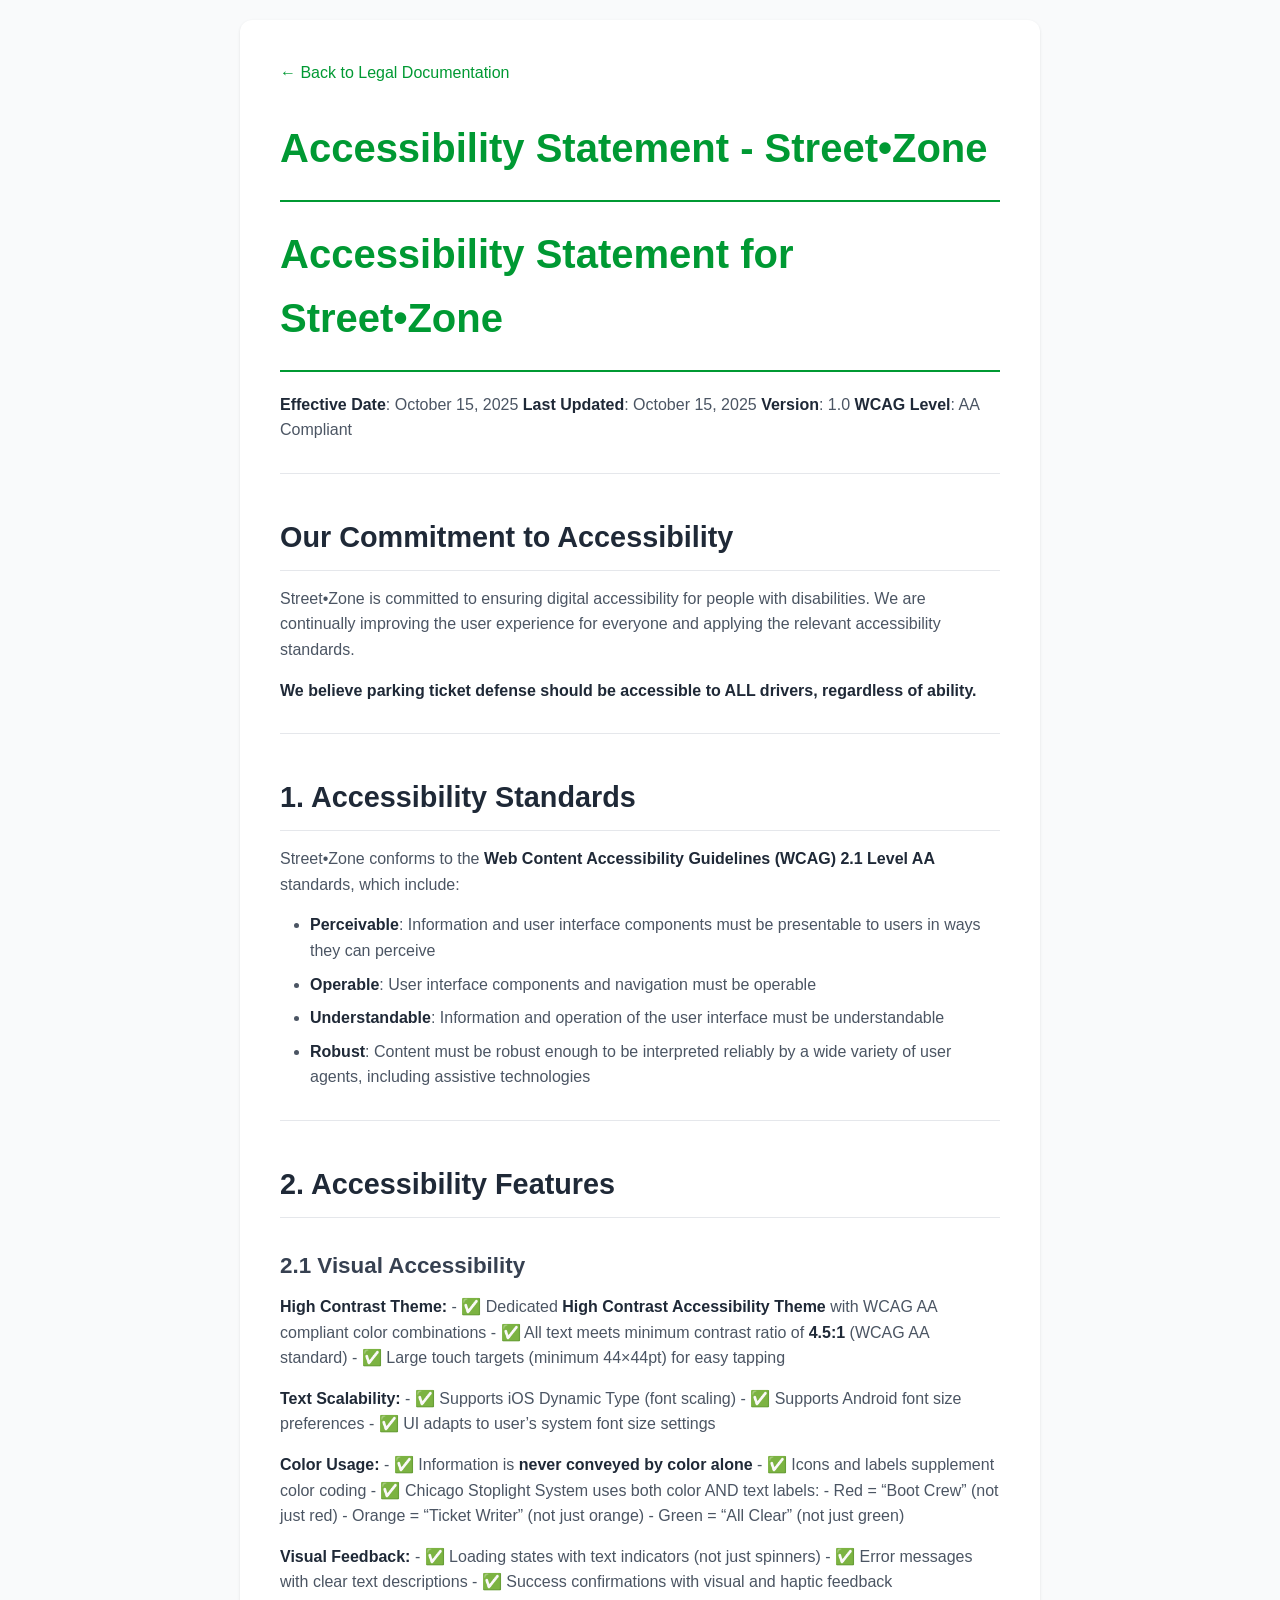
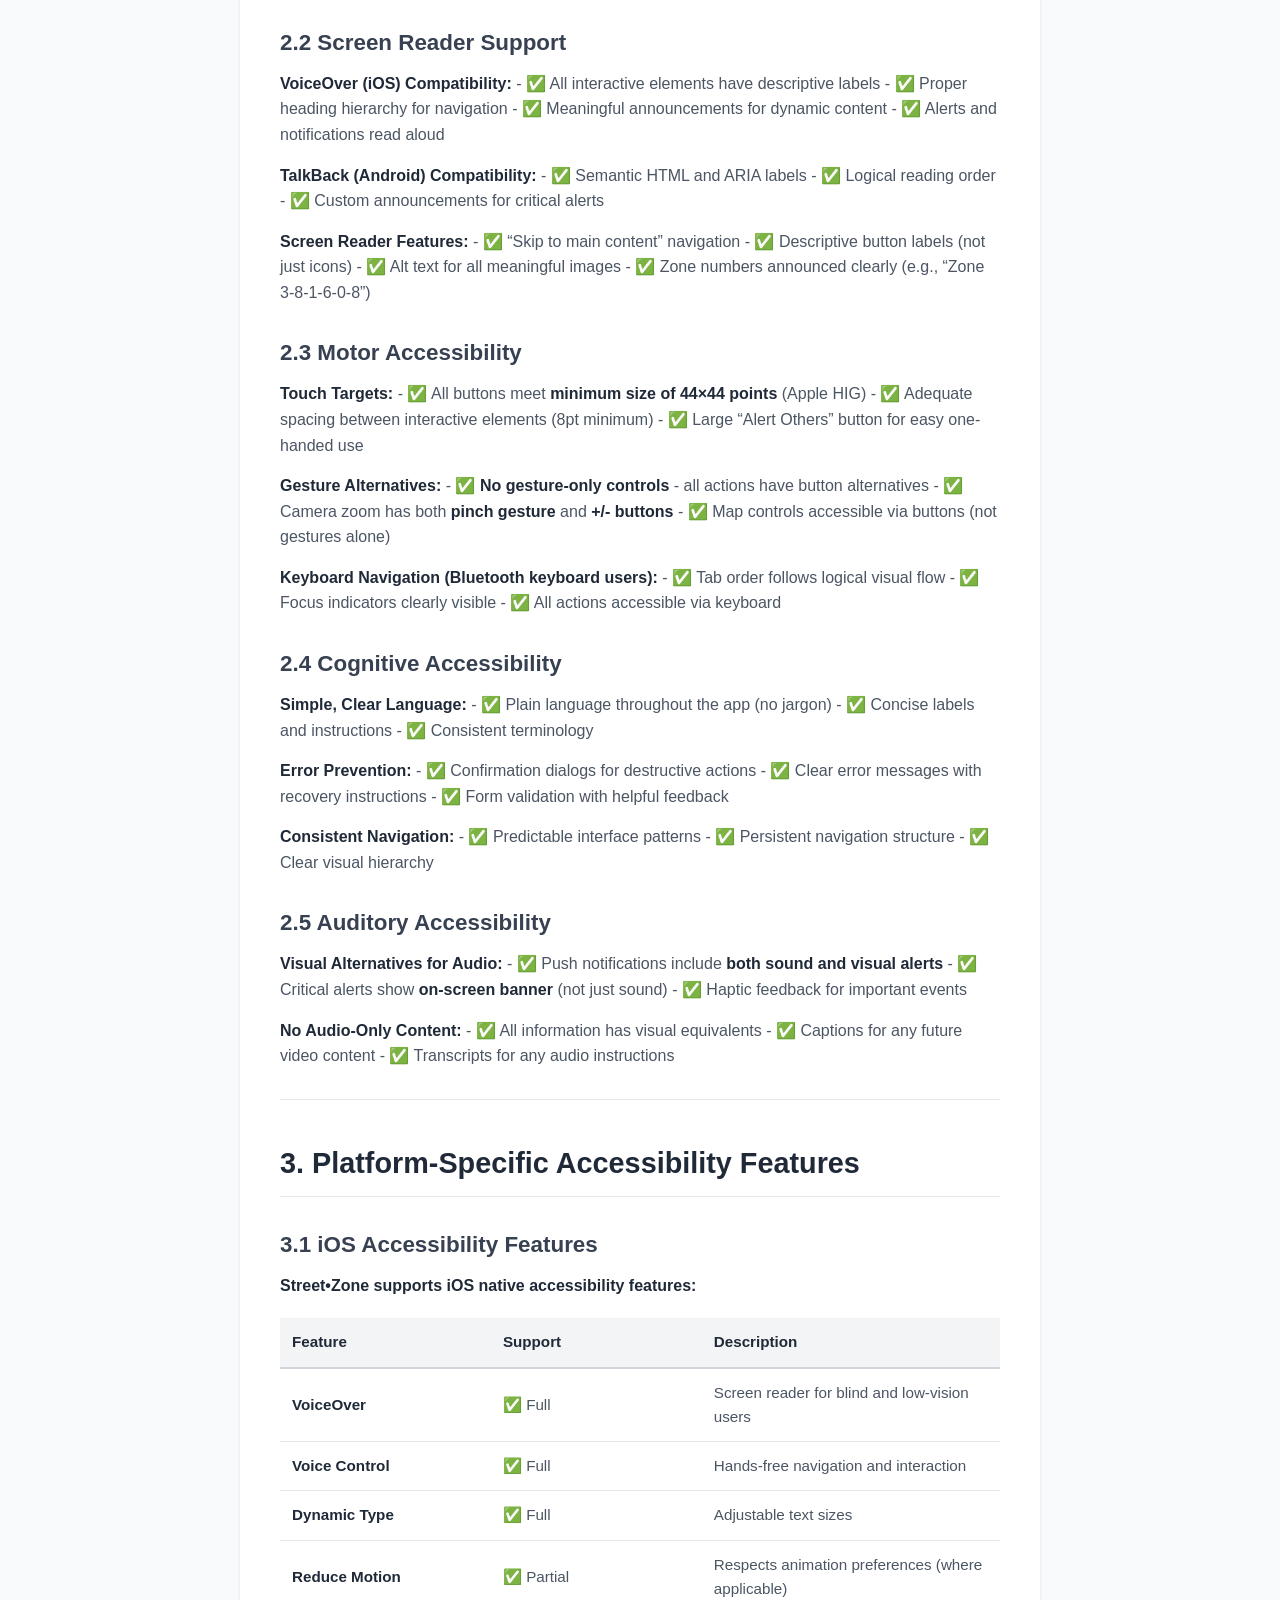
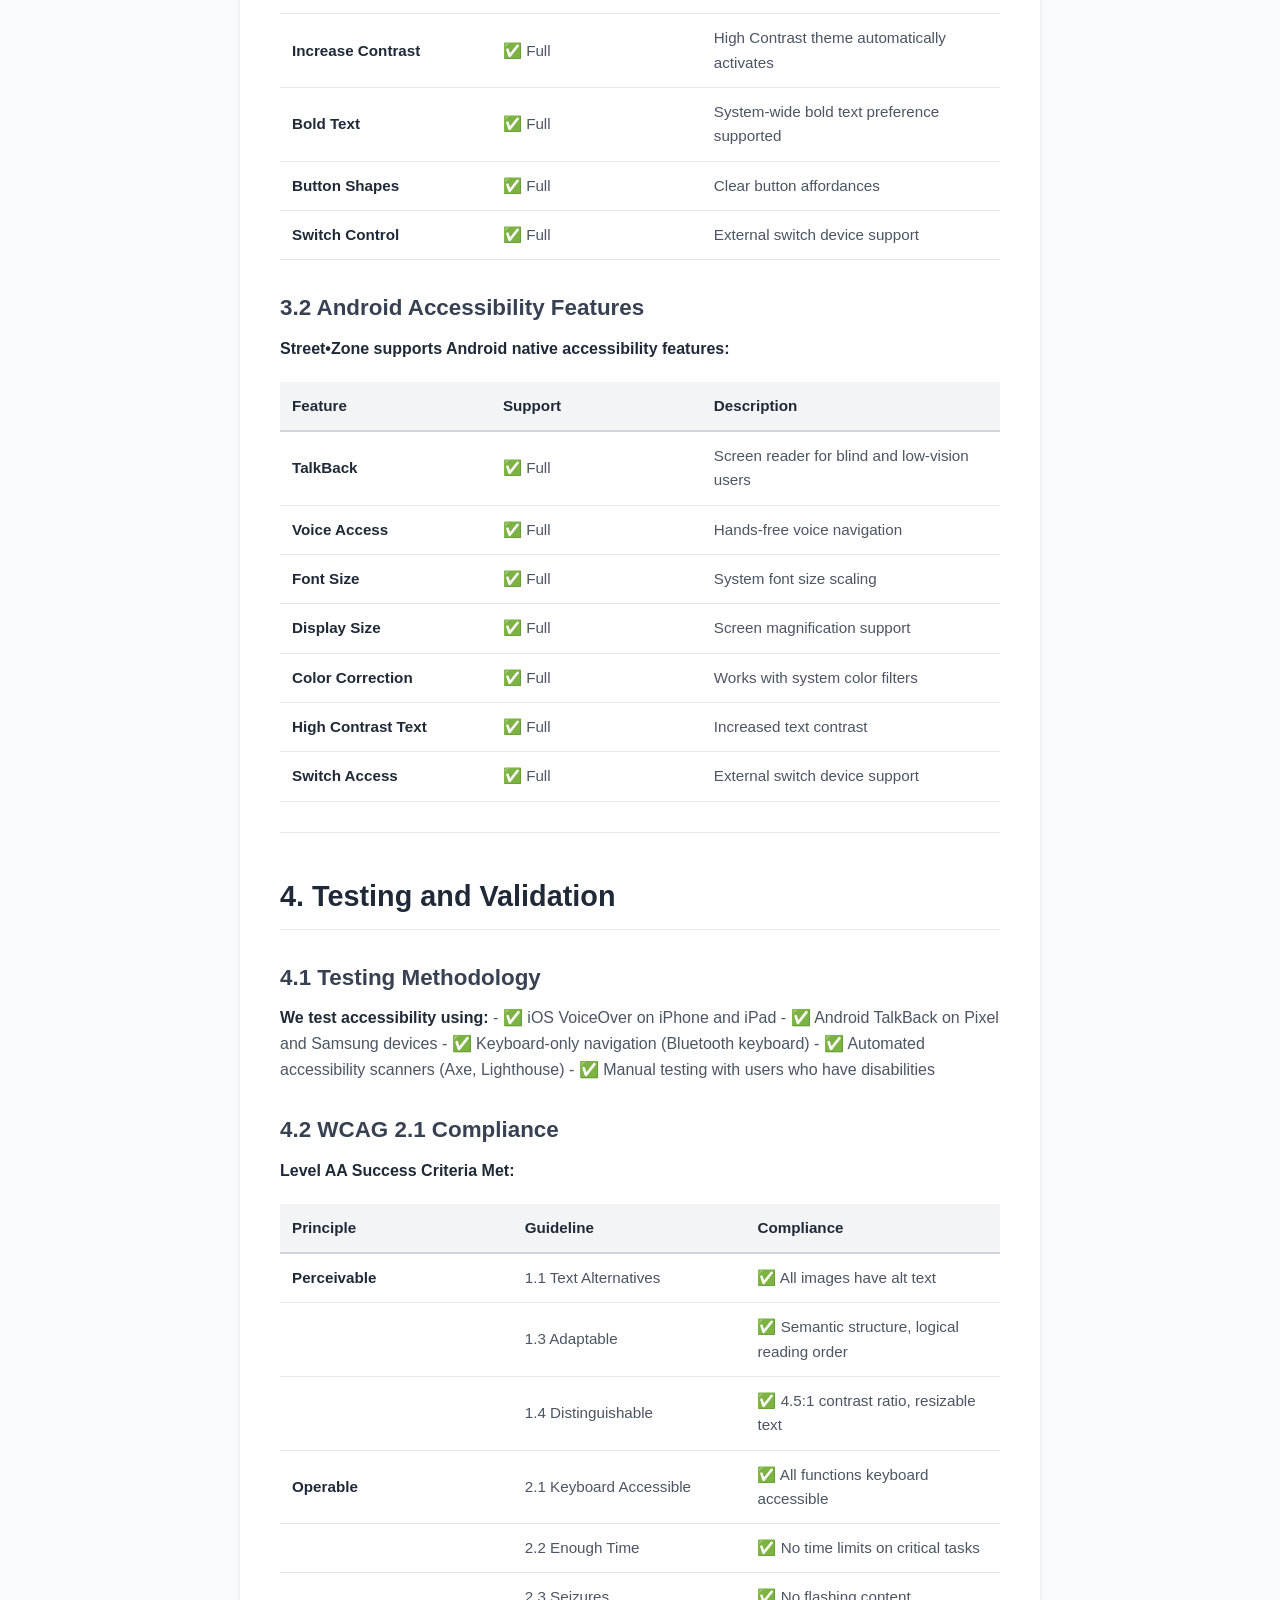
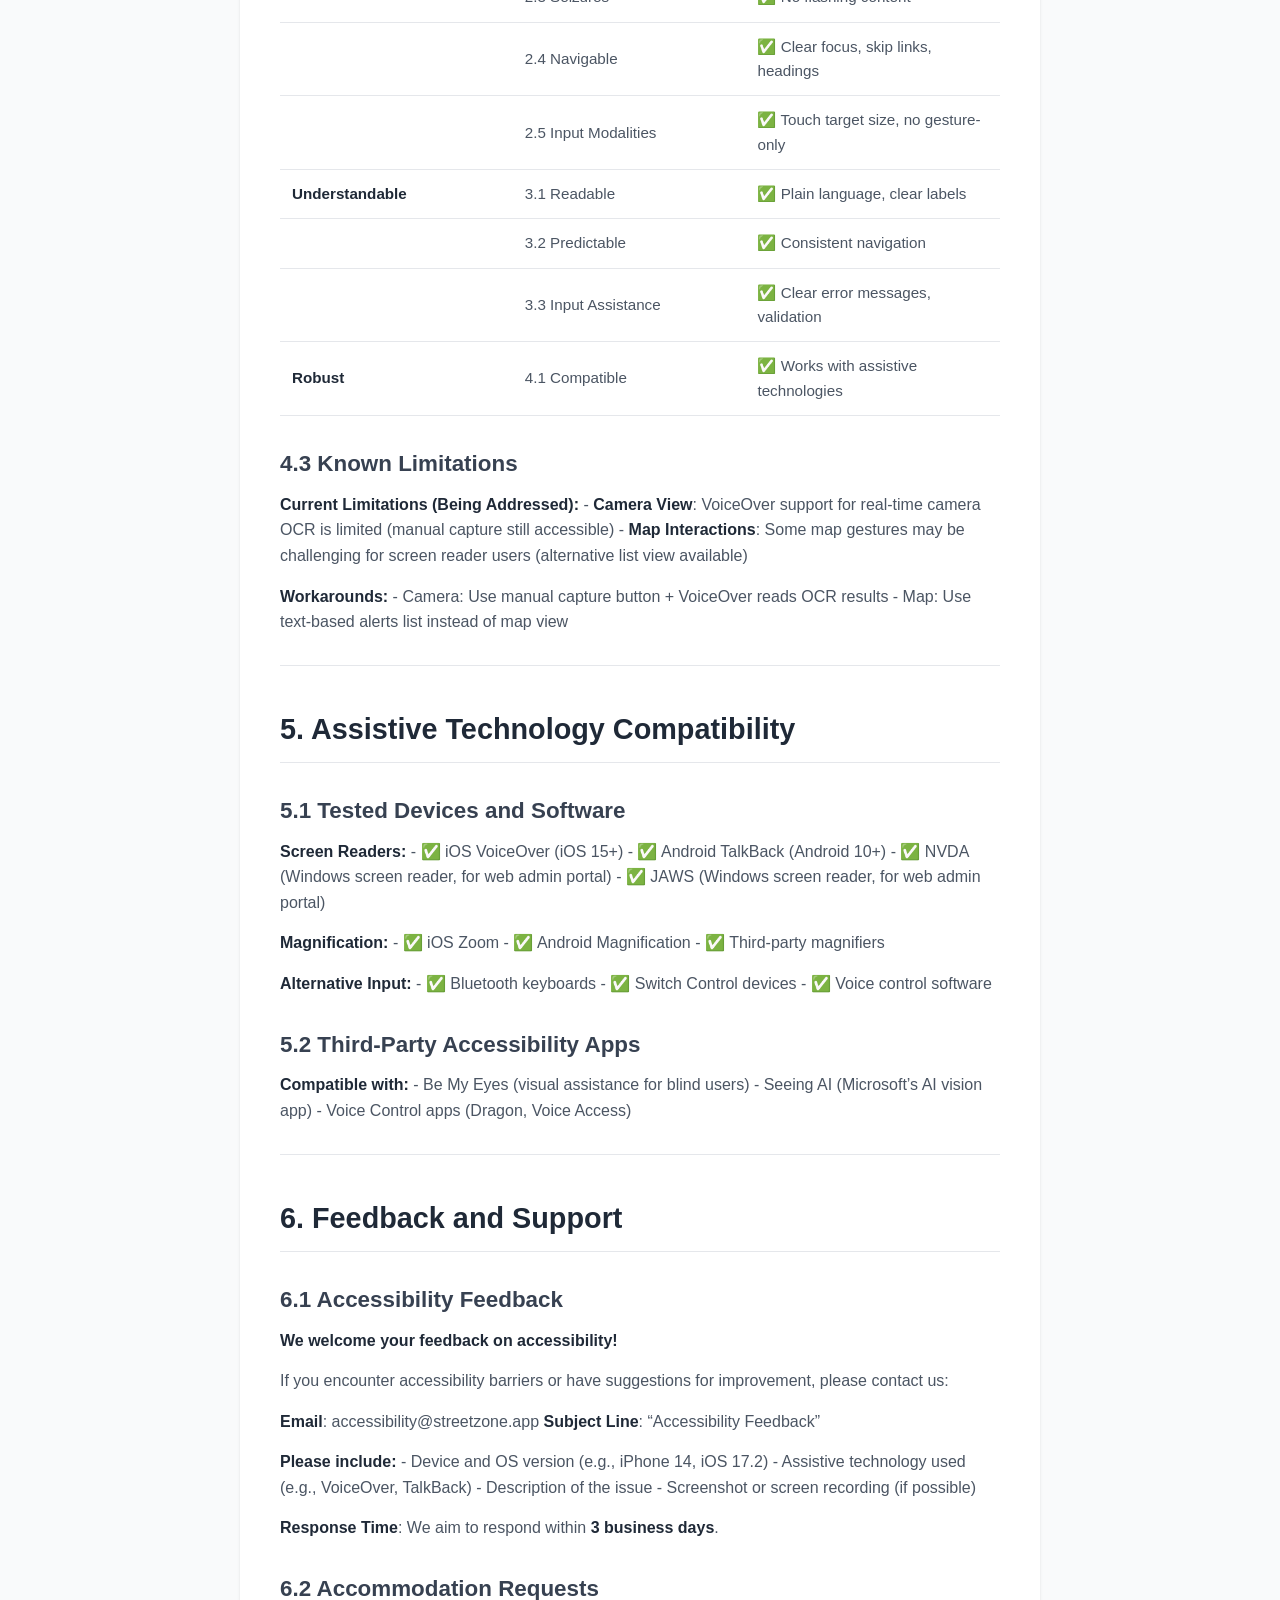
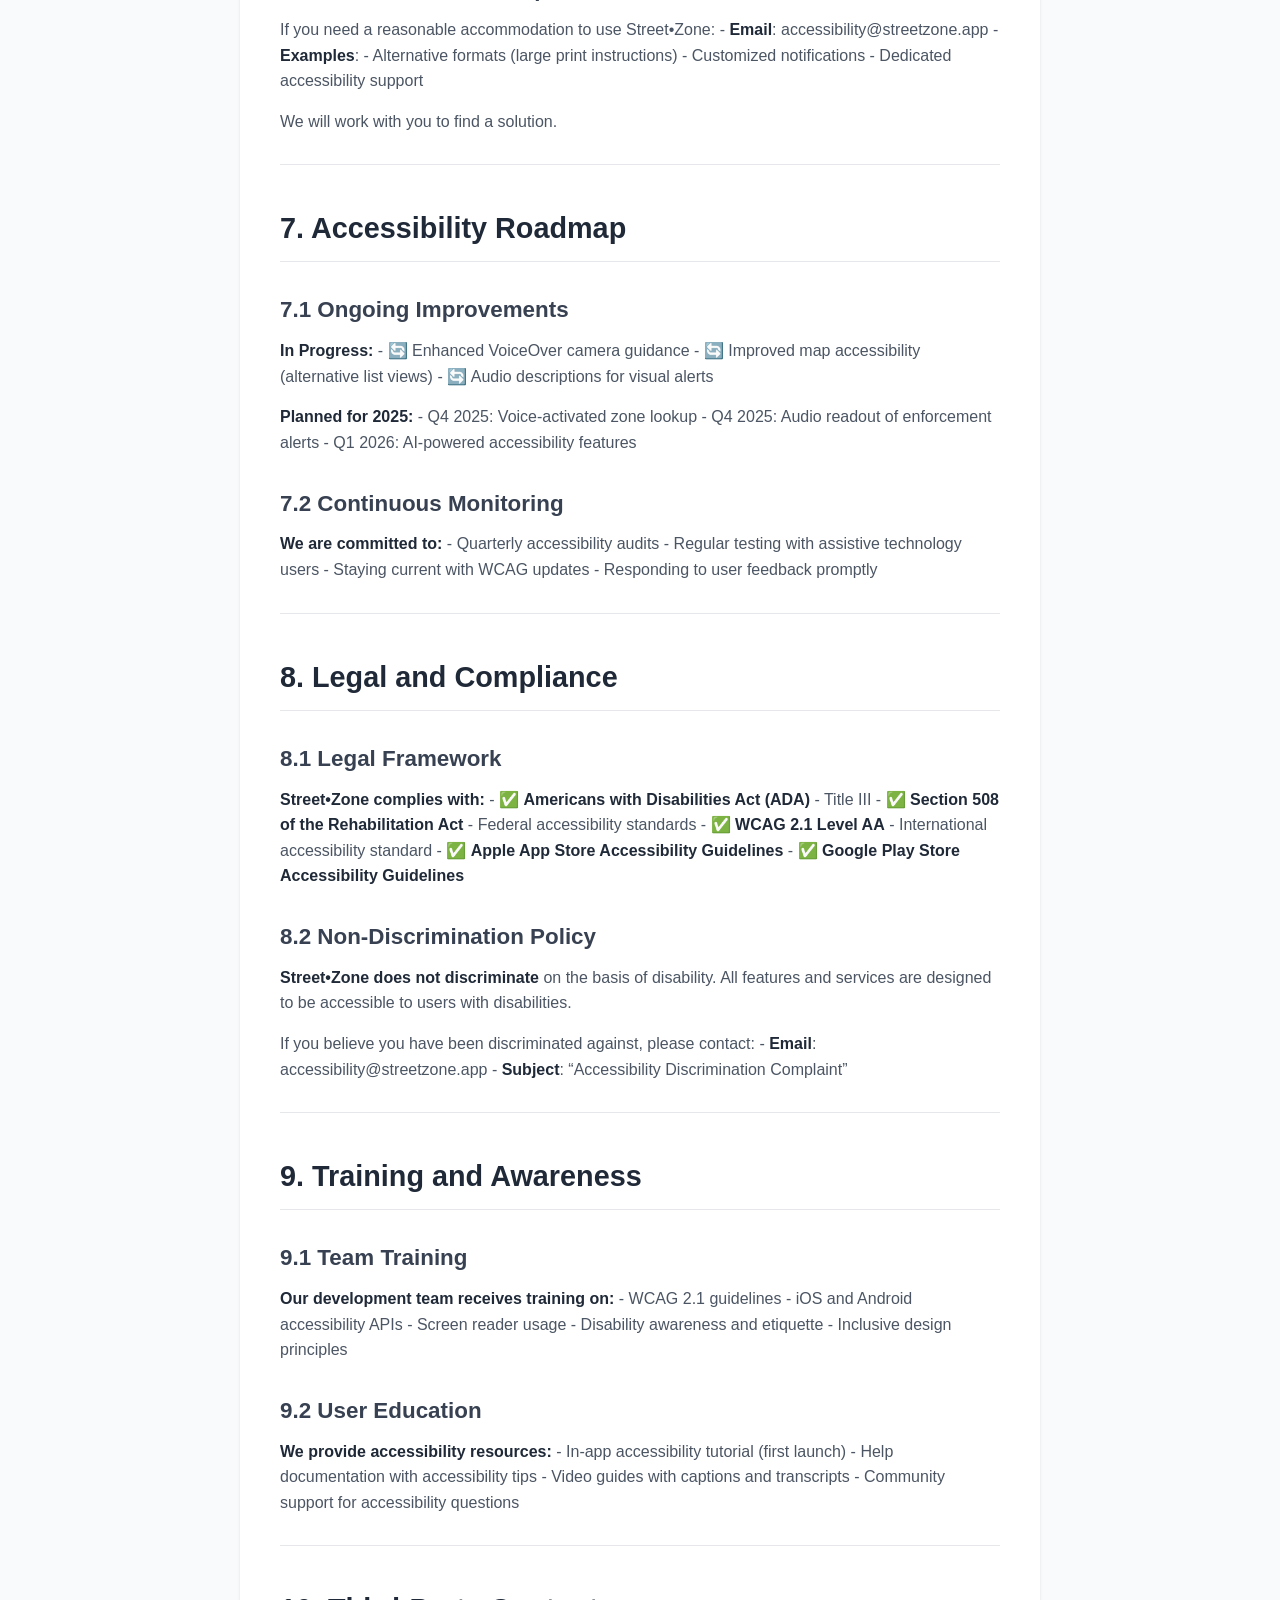
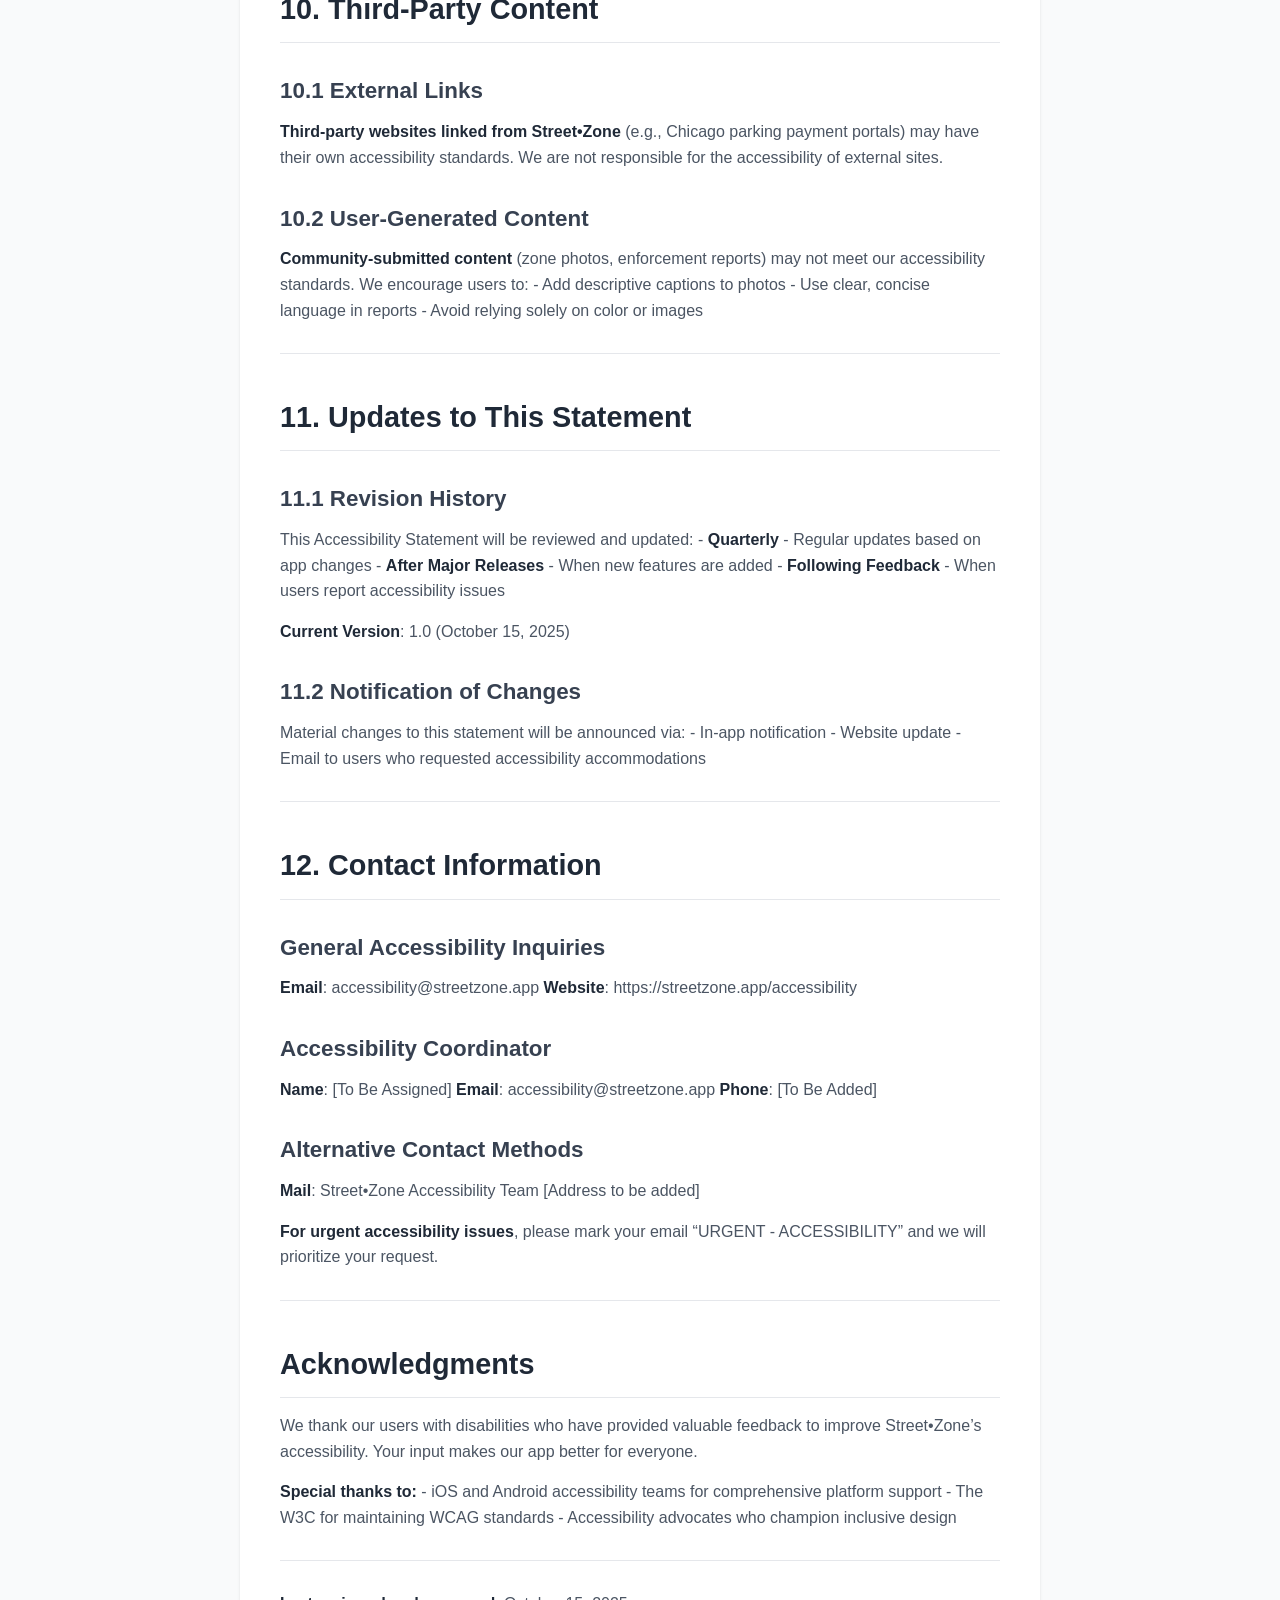
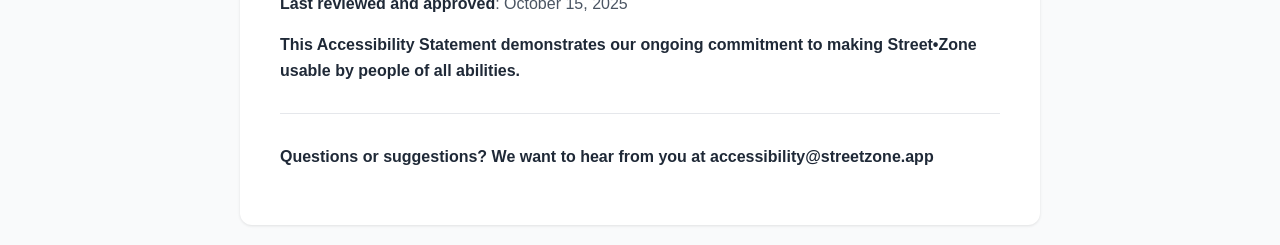
==== accessibility.html @ fc15affd "Initial commit: Legal documentation site - Privacy Policy (GDPR/CCPA compliant) - Terms of Service -" ====
<!DOCTYPE html>
<html xmlns="http://www.w3.org/1999/xhtml" lang="" xml:lang="">
<head>
  <meta charset="utf-8" />
  <meta name="generator" content="pandoc" />
  <meta name="viewport" content="width=device-width, initial-scale=1.0, user-scalable=yes" />
  <title>Accessibility Statement - Street•Zone</title>
  <style>
    /* Default styles provided by pandoc.
    ** See https://pandoc.org/MANUAL.html#variables-for-html for config info.
    */
    code{white-space: pre-wrap;}
    span.smallcaps{font-variant: small-caps;}
    div.columns{display: flex; gap: min(4vw, 1.5em);}
    div.column{flex: auto; overflow-x: auto;}
    div.hanging-indent{margin-left: 1.5em; text-indent: -1.5em;}
    /* The extra [class] is a hack that increases specificity enough to
       override a similar rule in reveal.js */
    ul.task-list[class]{list-style: none;}
    ul.task-list li input[type="checkbox"] {
      font-size: inherit;
      width: 0.8em;
      margin: 0 0.8em 0.2em -1.6em;
      vertical-align: middle;
    }
    .display.math{display: block; text-align: center; margin: 0.5rem auto;}
  </style>
  <link rel="stylesheet" href="styles.css" />
</head>
<body>
<div class="container">
<a href="index.html" class="back-link">← Back to Legal Documentation</a>
<header id="title-block-header">
<h1 class="title">Accessibility Statement - Street•Zone</h1>
</header>
<h1 id="accessibility-statement-for-streetzone">Accessibility Statement
for Street•Zone</h1>
<p><strong>Effective Date</strong>: October 15, 2025 <strong>Last
Updated</strong>: October 15, 2025 <strong>Version</strong>: 1.0
<strong>WCAG Level</strong>: AA Compliant</p>
<hr />
<h2 id="our-commitment-to-accessibility">Our Commitment to
Accessibility</h2>
<p>Street•Zone is committed to ensuring digital accessibility for people
with disabilities. We are continually improving the user experience for
everyone and applying the relevant accessibility standards.</p>
<p><strong>We believe parking ticket defense should be accessible to ALL
drivers, regardless of ability.</strong></p>
<hr />
<h2 id="accessibility-standards">1. Accessibility Standards</h2>
<p>Street•Zone conforms to the <strong>Web Content Accessibility
Guidelines (WCAG) 2.1 Level AA</strong> standards, which include:</p>
<ul>
<li><strong>Perceivable</strong>: Information and user interface
components must be presentable to users in ways they can perceive</li>
<li><strong>Operable</strong>: User interface components and navigation
must be operable</li>
<li><strong>Understandable</strong>: Information and operation of the
user interface must be understandable</li>
<li><strong>Robust</strong>: Content must be robust enough to be
interpreted reliably by a wide variety of user agents, including
assistive technologies</li>
</ul>
<hr />
<h2 id="accessibility-features">2. Accessibility Features</h2>
<h3 id="visual-accessibility">2.1 Visual Accessibility</h3>
<p><strong>High Contrast Theme:</strong> - ✅ Dedicated <strong>High
Contrast Accessibility Theme</strong> with WCAG AA compliant color
combinations - ✅ All text meets minimum contrast ratio of
<strong>4.5:1</strong> (WCAG AA standard) - ✅ Large touch targets
(minimum 44×44pt) for easy tapping</p>
<p><strong>Text Scalability:</strong> - ✅ Supports iOS Dynamic Type
(font scaling) - ✅ Supports Android font size preferences - ✅ UI
adapts to user’s system font size settings</p>
<p><strong>Color Usage:</strong> - ✅ Information is <strong>never
conveyed by color alone</strong> - ✅ Icons and labels supplement color
coding - ✅ Chicago Stoplight System uses both color AND text labels: -
Red = “Boot Crew” (not just red) - Orange = “Ticket Writer” (not just
orange) - Green = “All Clear” (not just green)</p>
<p><strong>Visual Feedback:</strong> - ✅ Loading states with text
indicators (not just spinners) - ✅ Error messages with clear text
descriptions - ✅ Success confirmations with visual and haptic
feedback</p>
<h3 id="screen-reader-support">2.2 Screen Reader Support</h3>
<p><strong>VoiceOver (iOS) Compatibility:</strong> - ✅ All interactive
elements have descriptive labels - ✅ Proper heading hierarchy for
navigation - ✅ Meaningful announcements for dynamic content - ✅ Alerts
and notifications read aloud</p>
<p><strong>TalkBack (Android) Compatibility:</strong> - ✅ Semantic HTML
and ARIA labels - ✅ Logical reading order - ✅ Custom announcements for
critical alerts</p>
<p><strong>Screen Reader Features:</strong> - ✅ “Skip to main content”
navigation - ✅ Descriptive button labels (not just icons) - ✅ Alt text
for all meaningful images - ✅ Zone numbers announced clearly (e.g.,
“Zone 3-8-1-6-0-8”)</p>
<h3 id="motor-accessibility">2.3 Motor Accessibility</h3>
<p><strong>Touch Targets:</strong> - ✅ All buttons meet <strong>minimum
size of 44×44 points</strong> (Apple HIG) - ✅ Adequate spacing between
interactive elements (8pt minimum) - ✅ Large “Alert Others” button for
easy one-handed use</p>
<p><strong>Gesture Alternatives:</strong> - ✅ <strong>No gesture-only
controls</strong> - all actions have button alternatives - ✅ Camera
zoom has both <strong>pinch gesture</strong> and <strong>+/-
buttons</strong> - ✅ Map controls accessible via buttons (not gestures
alone)</p>
<p><strong>Keyboard Navigation (Bluetooth keyboard users):</strong> - ✅
Tab order follows logical visual flow - ✅ Focus indicators clearly
visible - ✅ All actions accessible via keyboard</p>
<h3 id="cognitive-accessibility">2.4 Cognitive Accessibility</h3>
<p><strong>Simple, Clear Language:</strong> - ✅ Plain language
throughout the app (no jargon) - ✅ Concise labels and instructions - ✅
Consistent terminology</p>
<p><strong>Error Prevention:</strong> - ✅ Confirmation dialogs for
destructive actions - ✅ Clear error messages with recovery instructions
- ✅ Form validation with helpful feedback</p>
<p><strong>Consistent Navigation:</strong> - ✅ Predictable interface
patterns - ✅ Persistent navigation structure - ✅ Clear visual
hierarchy</p>
<h3 id="auditory-accessibility">2.5 Auditory Accessibility</h3>
<p><strong>Visual Alternatives for Audio:</strong> - ✅ Push
notifications include <strong>both sound and visual alerts</strong> - ✅
Critical alerts show <strong>on-screen banner</strong> (not just sound)
- ✅ Haptic feedback for important events</p>
<p><strong>No Audio-Only Content:</strong> - ✅ All information has
visual equivalents - ✅ Captions for any future video content - ✅
Transcripts for any audio instructions</p>
<hr />
<h2 id="platform-specific-accessibility-features">3. Platform-Specific
Accessibility Features</h2>
<h3 id="ios-accessibility-features">3.1 iOS Accessibility Features</h3>
<p><strong>Street•Zone supports iOS native accessibility
features:</strong></p>
<table>
<colgroup>
<col style="width: 29%" />
<col style="width: 29%" />
<col style="width: 41%" />
</colgroup>
<thead>
<tr>
<th>Feature</th>
<th>Support</th>
<th>Description</th>
</tr>
</thead>
<tbody>
<tr>
<td><strong>VoiceOver</strong></td>
<td>✅ Full</td>
<td>Screen reader for blind and low-vision users</td>
</tr>
<tr>
<td><strong>Voice Control</strong></td>
<td>✅ Full</td>
<td>Hands-free navigation and interaction</td>
</tr>
<tr>
<td><strong>Dynamic Type</strong></td>
<td>✅ Full</td>
<td>Adjustable text sizes</td>
</tr>
<tr>
<td><strong>Reduce Motion</strong></td>
<td>✅ Partial</td>
<td>Respects animation preferences (where applicable)</td>
</tr>
<tr>
<td><strong>Increase Contrast</strong></td>
<td>✅ Full</td>
<td>High Contrast theme automatically activates</td>
</tr>
<tr>
<td><strong>Bold Text</strong></td>
<td>✅ Full</td>
<td>System-wide bold text preference supported</td>
</tr>
<tr>
<td><strong>Button Shapes</strong></td>
<td>✅ Full</td>
<td>Clear button affordances</td>
</tr>
<tr>
<td><strong>Switch Control</strong></td>
<td>✅ Full</td>
<td>External switch device support</td>
</tr>
</tbody>
</table>
<h3 id="android-accessibility-features">3.2 Android Accessibility
Features</h3>
<p><strong>Street•Zone supports Android native accessibility
features:</strong></p>
<table>
<colgroup>
<col style="width: 29%" />
<col style="width: 29%" />
<col style="width: 41%" />
</colgroup>
<thead>
<tr>
<th>Feature</th>
<th>Support</th>
<th>Description</th>
</tr>
</thead>
<tbody>
<tr>
<td><strong>TalkBack</strong></td>
<td>✅ Full</td>
<td>Screen reader for blind and low-vision users</td>
</tr>
<tr>
<td><strong>Voice Access</strong></td>
<td>✅ Full</td>
<td>Hands-free voice navigation</td>
</tr>
<tr>
<td><strong>Font Size</strong></td>
<td>✅ Full</td>
<td>System font size scaling</td>
</tr>
<tr>
<td><strong>Display Size</strong></td>
<td>✅ Full</td>
<td>Screen magnification support</td>
</tr>
<tr>
<td><strong>Color Correction</strong></td>
<td>✅ Full</td>
<td>Works with system color filters</td>
</tr>
<tr>
<td><strong>High Contrast Text</strong></td>
<td>✅ Full</td>
<td>Increased text contrast</td>
</tr>
<tr>
<td><strong>Switch Access</strong></td>
<td>✅ Full</td>
<td>External switch device support</td>
</tr>
</tbody>
</table>
<hr />
<h2 id="testing-and-validation">4. Testing and Validation</h2>
<h3 id="testing-methodology">4.1 Testing Methodology</h3>
<p><strong>We test accessibility using:</strong> - ✅ iOS VoiceOver on
iPhone and iPad - ✅ Android TalkBack on Pixel and Samsung devices - ✅
Keyboard-only navigation (Bluetooth keyboard) - ✅ Automated
accessibility scanners (Axe, Lighthouse) - ✅ Manual testing with users
who have disabilities</p>
<h3 id="wcag-2.1-compliance">4.2 WCAG 2.1 Compliance</h3>
<p><strong>Level AA Success Criteria Met:</strong></p>
<table>
<colgroup>
<col style="width: 32%" />
<col style="width: 32%" />
<col style="width: 35%" />
</colgroup>
<thead>
<tr>
<th>Principle</th>
<th>Guideline</th>
<th>Compliance</th>
</tr>
</thead>
<tbody>
<tr>
<td><strong>Perceivable</strong></td>
<td>1.1 Text Alternatives</td>
<td>✅ All images have alt text</td>
</tr>
<tr>
<td></td>
<td>1.3 Adaptable</td>
<td>✅ Semantic structure, logical reading order</td>
</tr>
<tr>
<td></td>
<td>1.4 Distinguishable</td>
<td>✅ 4.5:1 contrast ratio, resizable text</td>
</tr>
<tr>
<td><strong>Operable</strong></td>
<td>2.1 Keyboard Accessible</td>
<td>✅ All functions keyboard accessible</td>
</tr>
<tr>
<td></td>
<td>2.2 Enough Time</td>
<td>✅ No time limits on critical tasks</td>
</tr>
<tr>
<td></td>
<td>2.3 Seizures</td>
<td>✅ No flashing content</td>
</tr>
<tr>
<td></td>
<td>2.4 Navigable</td>
<td>✅ Clear focus, skip links, headings</td>
</tr>
<tr>
<td></td>
<td>2.5 Input Modalities</td>
<td>✅ Touch target size, no gesture-only</td>
</tr>
<tr>
<td><strong>Understandable</strong></td>
<td>3.1 Readable</td>
<td>✅ Plain language, clear labels</td>
</tr>
<tr>
<td></td>
<td>3.2 Predictable</td>
<td>✅ Consistent navigation</td>
</tr>
<tr>
<td></td>
<td>3.3 Input Assistance</td>
<td>✅ Clear error messages, validation</td>
</tr>
<tr>
<td><strong>Robust</strong></td>
<td>4.1 Compatible</td>
<td>✅ Works with assistive technologies</td>
</tr>
</tbody>
</table>
<h3 id="known-limitations">4.3 Known Limitations</h3>
<p><strong>Current Limitations (Being Addressed):</strong> -
<strong>Camera View</strong>: VoiceOver support for real-time camera OCR
is limited (manual capture still accessible) - <strong>Map
Interactions</strong>: Some map gestures may be challenging for screen
reader users (alternative list view available)</p>
<p><strong>Workarounds:</strong> - Camera: Use manual capture button +
VoiceOver reads OCR results - Map: Use text-based alerts list instead of
map view</p>
<hr />
<h2 id="assistive-technology-compatibility">5. Assistive Technology
Compatibility</h2>
<h3 id="tested-devices-and-software">5.1 Tested Devices and
Software</h3>
<p><strong>Screen Readers:</strong> - ✅ iOS VoiceOver (iOS 15+) - ✅
Android TalkBack (Android 10+) - ✅ NVDA (Windows screen reader, for web
admin portal) - ✅ JAWS (Windows screen reader, for web admin
portal)</p>
<p><strong>Magnification:</strong> - ✅ iOS Zoom - ✅ Android
Magnification - ✅ Third-party magnifiers</p>
<p><strong>Alternative Input:</strong> - ✅ Bluetooth keyboards - ✅
Switch Control devices - ✅ Voice control software</p>
<h3 id="third-party-accessibility-apps">5.2 Third-Party Accessibility
Apps</h3>
<p><strong>Compatible with:</strong> - Be My Eyes (visual assistance for
blind users) - Seeing AI (Microsoft’s AI vision app) - Voice Control
apps (Dragon, Voice Access)</p>
<hr />
<h2 id="feedback-and-support">6. Feedback and Support</h2>
<h3 id="accessibility-feedback">6.1 Accessibility Feedback</h3>
<p><strong>We welcome your feedback on accessibility!</strong></p>
<p>If you encounter accessibility barriers or have suggestions for
improvement, please contact us:</p>
<p><strong>Email</strong>: accessibility@streetzone.app <strong>Subject
Line</strong>: “Accessibility Feedback”</p>
<p><strong>Please include:</strong> - Device and OS version (e.g.,
iPhone 14, iOS 17.2) - Assistive technology used (e.g., VoiceOver,
TalkBack) - Description of the issue - Screenshot or screen recording
(if possible)</p>
<p><strong>Response Time</strong>: We aim to respond within <strong>3
business days</strong>.</p>
<h3 id="accommodation-requests">6.2 Accommodation Requests</h3>
<p>If you need a reasonable accommodation to use Street•Zone: -
<strong>Email</strong>: accessibility@streetzone.app -
<strong>Examples</strong>: - Alternative formats (large print
instructions) - Customized notifications - Dedicated accessibility
support</p>
<p>We will work with you to find a solution.</p>
<hr />
<h2 id="accessibility-roadmap">7. Accessibility Roadmap</h2>
<h3 id="ongoing-improvements">7.1 Ongoing Improvements</h3>
<p><strong>In Progress:</strong> - 🔄 Enhanced VoiceOver camera guidance
- 🔄 Improved map accessibility (alternative list views) - 🔄 Audio
descriptions for visual alerts</p>
<p><strong>Planned for 2025:</strong> - Q4 2025: Voice-activated zone
lookup - Q4 2025: Audio readout of enforcement alerts - Q1 2026:
AI-powered accessibility features</p>
<h3 id="continuous-monitoring">7.2 Continuous Monitoring</h3>
<p><strong>We are committed to:</strong> - Quarterly accessibility
audits - Regular testing with assistive technology users - Staying
current with WCAG updates - Responding to user feedback promptly</p>
<hr />
<h2 id="legal-and-compliance">8. Legal and Compliance</h2>
<h3 id="legal-framework">8.1 Legal Framework</h3>
<p><strong>Street•Zone complies with:</strong> - ✅ <strong>Americans
with Disabilities Act (ADA)</strong> - Title III - ✅ <strong>Section
508 of the Rehabilitation Act</strong> - Federal accessibility standards
- ✅ <strong>WCAG 2.1 Level AA</strong> - International accessibility
standard - ✅ <strong>Apple App Store Accessibility Guidelines</strong>
- ✅ <strong>Google Play Store Accessibility Guidelines</strong></p>
<h3 id="non-discrimination-policy">8.2 Non-Discrimination Policy</h3>
<p><strong>Street•Zone does not discriminate</strong> on the basis of
disability. All features and services are designed to be accessible to
users with disabilities.</p>
<p>If you believe you have been discriminated against, please contact: -
<strong>Email</strong>: accessibility@streetzone.app -
<strong>Subject</strong>: “Accessibility Discrimination Complaint”</p>
<hr />
<h2 id="training-and-awareness">9. Training and Awareness</h2>
<h3 id="team-training">9.1 Team Training</h3>
<p><strong>Our development team receives training on:</strong> - WCAG
2.1 guidelines - iOS and Android accessibility APIs - Screen reader
usage - Disability awareness and etiquette - Inclusive design
principles</p>
<h3 id="user-education">9.2 User Education</h3>
<p><strong>We provide accessibility resources:</strong> - In-app
accessibility tutorial (first launch) - Help documentation with
accessibility tips - Video guides with captions and transcripts -
Community support for accessibility questions</p>
<hr />
<h2 id="third-party-content">10. Third-Party Content</h2>
<h3 id="external-links">10.1 External Links</h3>
<p><strong>Third-party websites linked from Street•Zone</strong> (e.g.,
Chicago parking payment portals) may have their own accessibility
standards. We are not responsible for the accessibility of external
sites.</p>
<h3 id="user-generated-content">10.2 User-Generated Content</h3>
<p><strong>Community-submitted content</strong> (zone photos,
enforcement reports) may not meet our accessibility standards. We
encourage users to: - Add descriptive captions to photos - Use clear,
concise language in reports - Avoid relying solely on color or
images</p>
<hr />
<h2 id="updates-to-this-statement">11. Updates to This Statement</h2>
<h3 id="revision-history">11.1 Revision History</h3>
<p>This Accessibility Statement will be reviewed and updated: -
<strong>Quarterly</strong> - Regular updates based on app changes -
<strong>After Major Releases</strong> - When new features are added -
<strong>Following Feedback</strong> - When users report accessibility
issues</p>
<p><strong>Current Version</strong>: 1.0 (October 15, 2025)</p>
<h3 id="notification-of-changes">11.2 Notification of Changes</h3>
<p>Material changes to this statement will be announced via: - In-app
notification - Website update - Email to users who requested
accessibility accommodations</p>
<hr />
<h2 id="contact-information">12. Contact Information</h2>
<h3 id="general-accessibility-inquiries">General Accessibility
Inquiries</h3>
<p><strong>Email</strong>: accessibility@streetzone.app
<strong>Website</strong>: https://streetzone.app/accessibility</p>
<h3 id="accessibility-coordinator">Accessibility Coordinator</h3>
<p><strong>Name</strong>: [To Be Assigned] <strong>Email</strong>:
accessibility@streetzone.app <strong>Phone</strong>: [To Be Added]</p>
<h3 id="alternative-contact-methods">Alternative Contact Methods</h3>
<p><strong>Mail</strong>: Street•Zone Accessibility Team [Address to be
added]</p>
<p><strong>For urgent accessibility issues</strong>, please mark your
email “URGENT - ACCESSIBILITY” and we will prioritize your request.</p>
<hr />
<h2 id="acknowledgments">Acknowledgments</h2>
<p>We thank our users with disabilities who have provided valuable
feedback to improve Street•Zone’s accessibility. Your input makes our
app better for everyone.</p>
<p><strong>Special thanks to:</strong> - iOS and Android accessibility
teams for comprehensive platform support - The W3C for maintaining WCAG
standards - Accessibility advocates who champion inclusive design</p>
<hr />
<p><strong>Last reviewed and approved</strong>: October 15, 2025</p>
<p><strong>This Accessibility Statement demonstrates our ongoing
commitment to making Street•Zone usable by people of all
abilities.</strong></p>
<hr />
<p><strong>Questions or suggestions? We want to hear from you at
accessibility@streetzone.app</strong></p>
</div>
</body>
</html>
---- styles.css ----
/* Street•Zone Legal Documentation Styles */

* {
    margin: 0;
    padding: 0;
    box-sizing: border-box;
}

body {
    font-family: -apple-system, BlinkMacSystemFont, 'Segoe UI', Roboto, Oxygen, Ubuntu, Cantarell, sans-serif;
    line-height: 1.6;
    color: #1f2937;
    background-color: #f9fafb;
    padding: 20px;
}

.container {
    max-width: 800px;
    margin: 0 auto;
    background: white;
    padding: 40px;
    border-radius: 12px;
    box-shadow: 0 1px 3px rgba(0,0,0,0.1);
}

/* Back Link */
.back-link {
    display: inline-block;
    margin-bottom: 30px;
    color: #009933;
    text-decoration: none;
    font-weight: 500;
    transition: all 0.2s ease;
}

.back-link:hover {
    color: #007a29;
    text-decoration: underline;
}

/* Headers */
h1 {
    color: #009933;
    font-size: 2.5rem;
    margin-bottom: 20px;
    padding-bottom: 20px;
    border-bottom: 2px solid #009933;
}

h2 {
    color: #1f2937;
    font-size: 1.8rem;
    margin-top: 40px;
    margin-bottom: 15px;
    padding-bottom: 10px;
    border-bottom: 1px solid #e5e7eb;
}

h3 {
    color: #374151;
    font-size: 1.4rem;
    margin-top: 30px;
    margin-bottom: 10px;
}

h4 {
    color: #4b5563;
    font-size: 1.1rem;
    margin-top: 20px;
    margin-bottom: 8px;
}

/* Paragraphs and Lists */
p {
    margin-bottom: 15px;
    color: #4b5563;
}

ul, ol {
    margin-left: 30px;
    margin-bottom: 15px;
}

li {
    margin-bottom: 8px;
    color: #4b5563;
}

/* Links */
a {
    color: #009933;
    text-decoration: none;
}

a:hover {
    text-decoration: underline;
}

/* Tables */
table {
    width: 100%;
    border-collapse: collapse;
    margin: 20px 0;
    font-size: 0.95rem;
}

th {
    background-color: #f3f4f6;
    color: #1f2937;
    font-weight: 600;
    padding: 12px;
    text-align: left;
    border-bottom: 2px solid #d1d5db;
}

td {
    padding: 12px;
    border-bottom: 1px solid #e5e7eb;
    color: #4b5563;
}

tr:hover {
    background-color: #f9fafb;
}

/* Code Blocks */
code {
    background-color: #f3f4f6;
    padding: 2px 6px;
    border-radius: 4px;
    font-family: 'Courier New', monospace;
    font-size: 0.9em;
    color: #dc2626;
}

pre {
    background-color: #1f2937;
    color: #f9fafb;
    padding: 15px;
    border-radius: 8px;
    overflow-x: auto;
    margin: 20px 0;
}

pre code {
    background-color: transparent;
    padding: 0;
    color: #f9fafb;
}

/* Blockquotes */
blockquote {
    border-left: 4px solid #009933;
    padding-left: 20px;
    margin: 20px 0;
    color: #6b7280;
    font-style: italic;
}

/* HR */
hr {
    border: none;
    border-top: 1px solid #e5e7eb;
    margin: 30px 0;
}

/* Emphasis */
strong {
    color: #1f2937;
    font-weight: 600;
}

em {
    color: #4b5563;
}

/* Footer */
footer {
    margin-top: 60px;
    padding-top: 30px;
    border-top: 1px solid #e5e7eb;
    text-align: center;
    color: #6b7280;
    font-size: 0.9rem;
}

.update-date {
    margin-bottom: 10px;
    font-weight: 500;
}

/* Mobile Responsive */
@media (max-width: 768px) {
    body {
        padding: 10px;
    }

    .container {
        padding: 20px;
    }

    h1 {
        font-size: 2rem;
    }

    h2 {
        font-size: 1.5rem;
    }

    h3 {
        font-size: 1.2rem;
    }

    table {
        font-size: 0.85rem;
    }

    th, td {
        padding: 8px;
    }
}
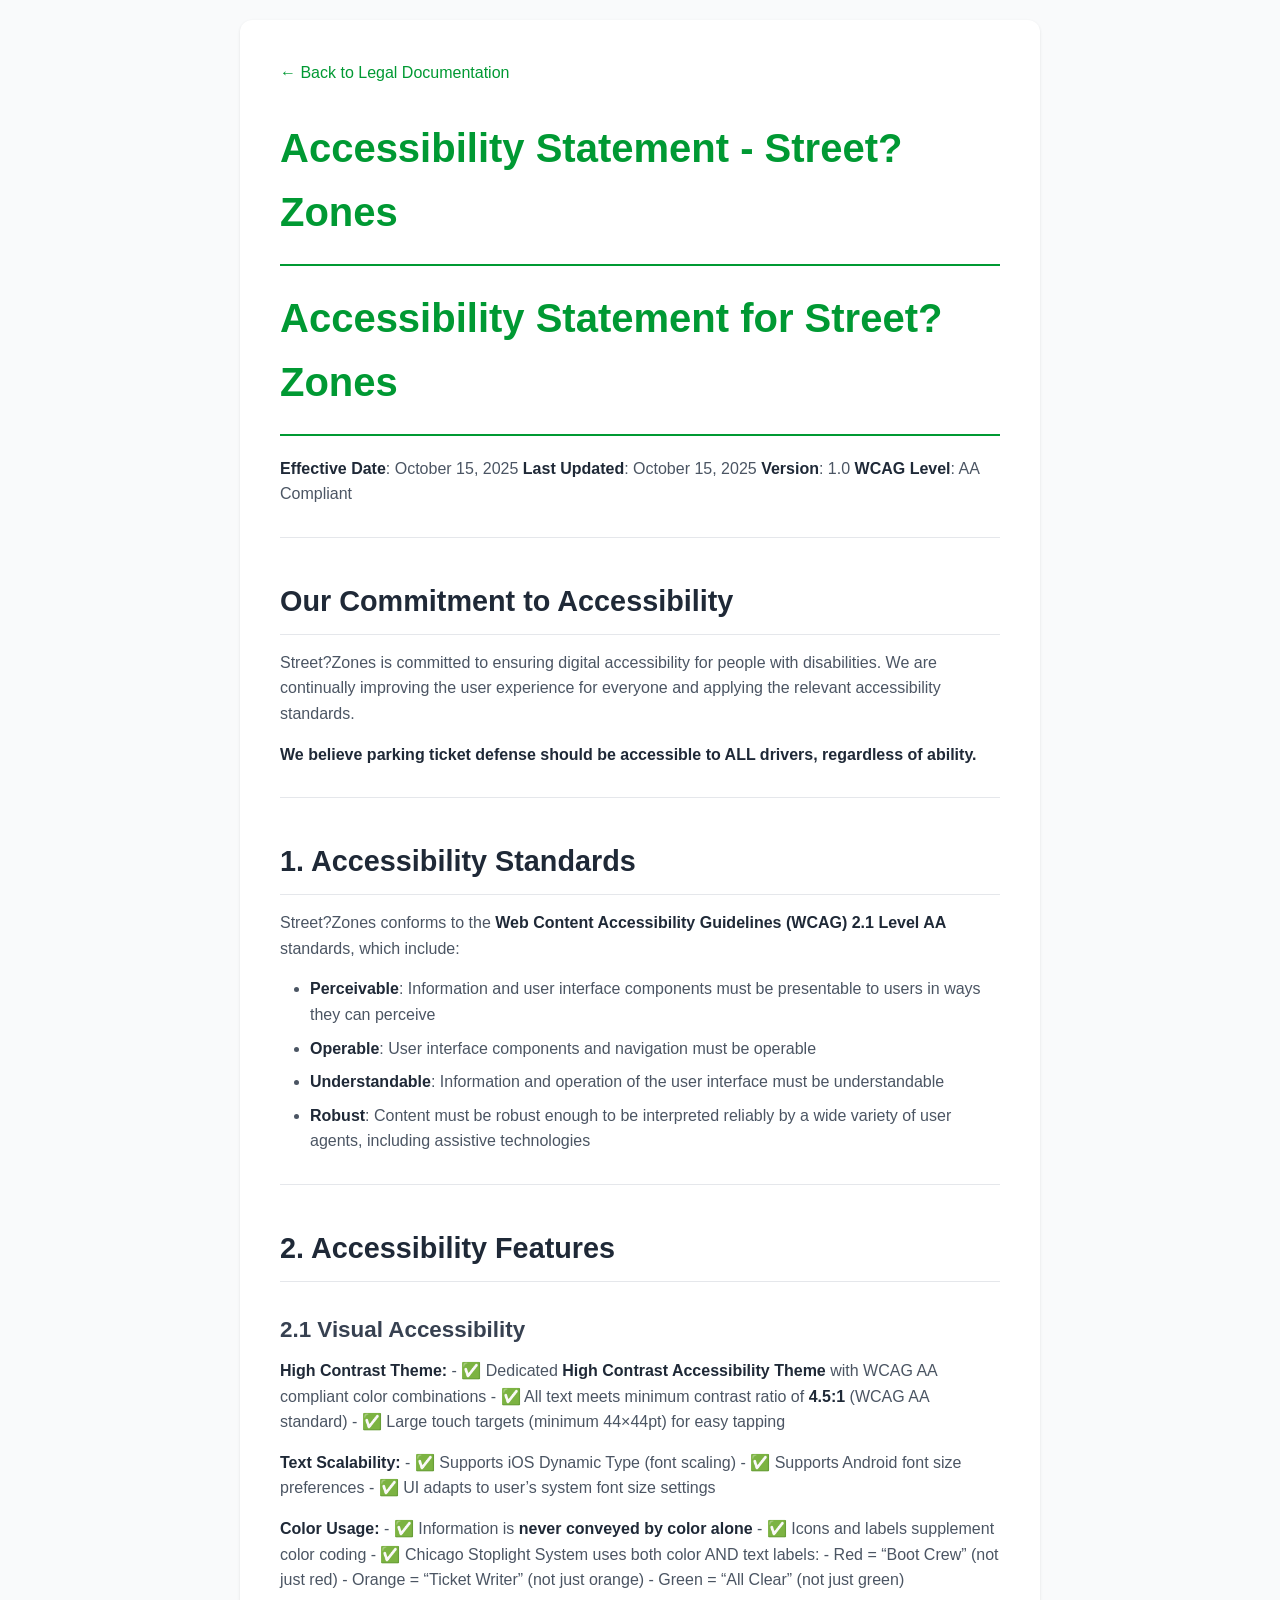
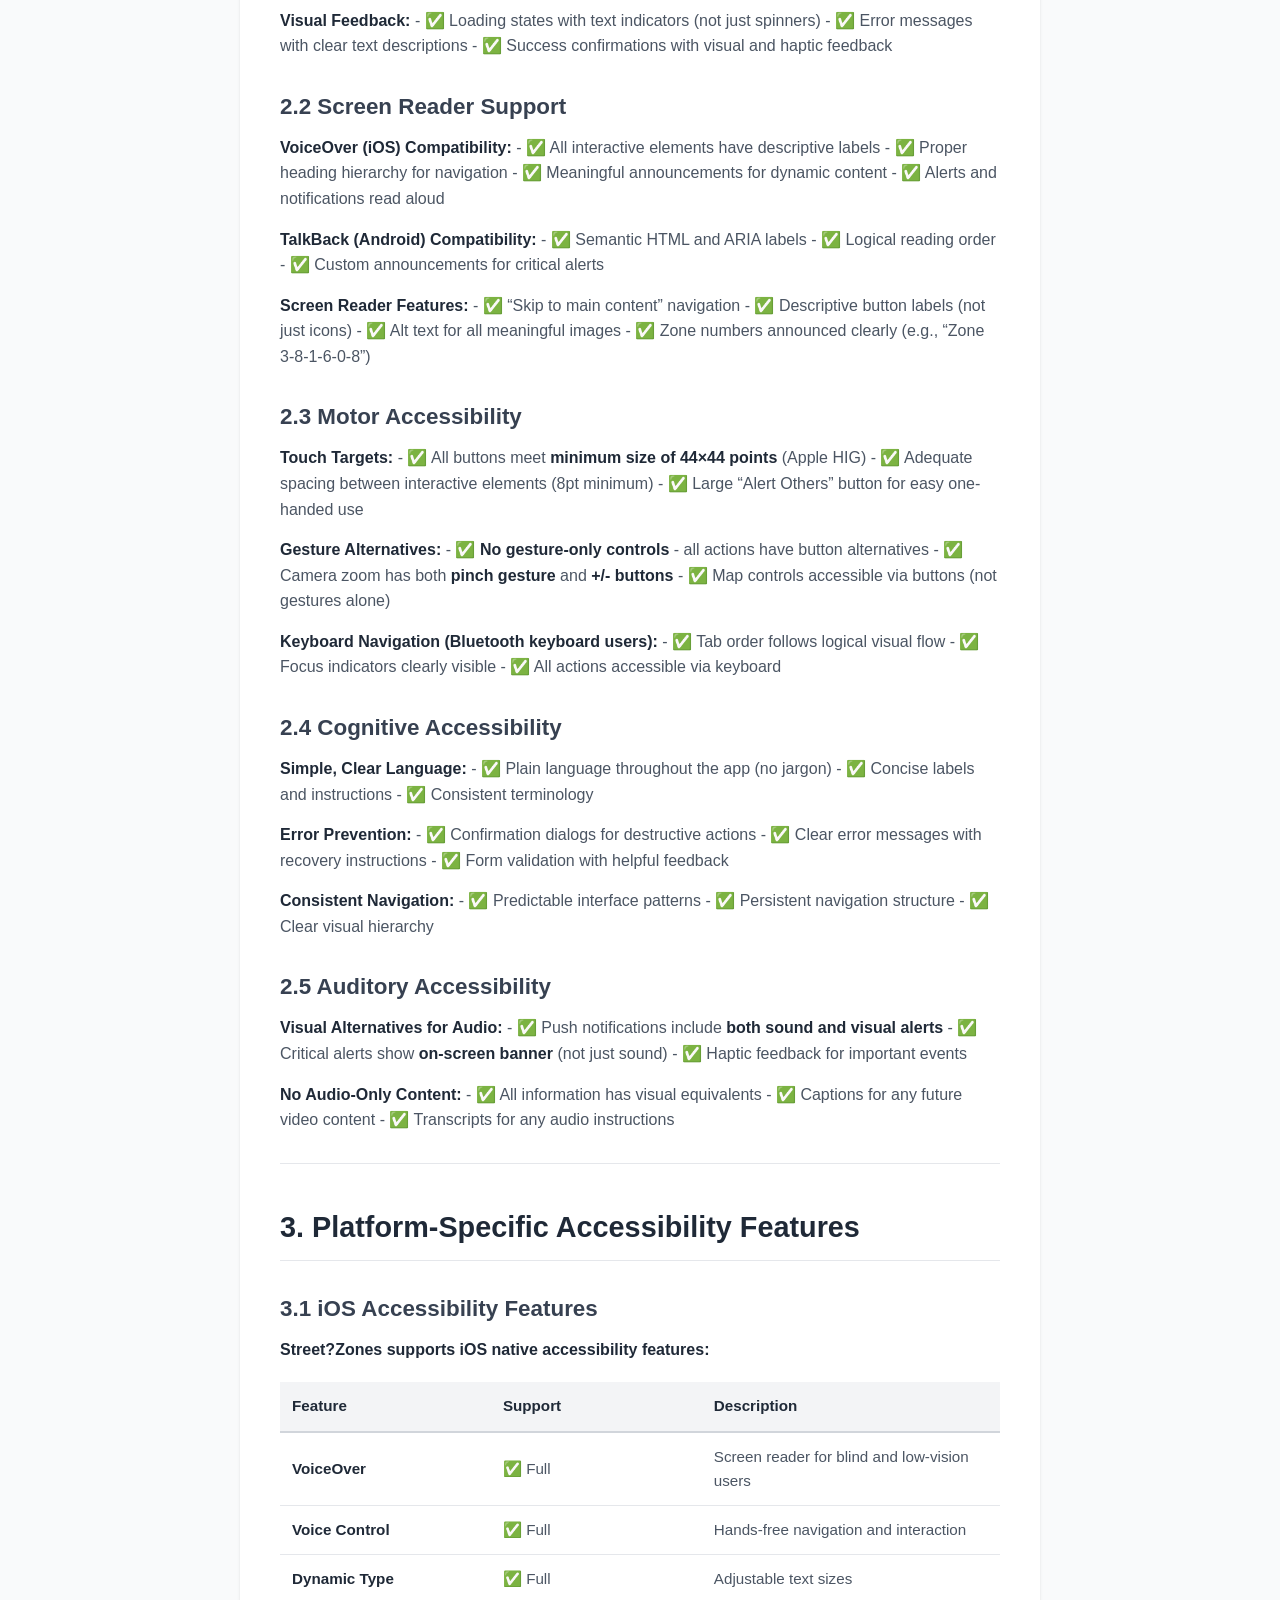
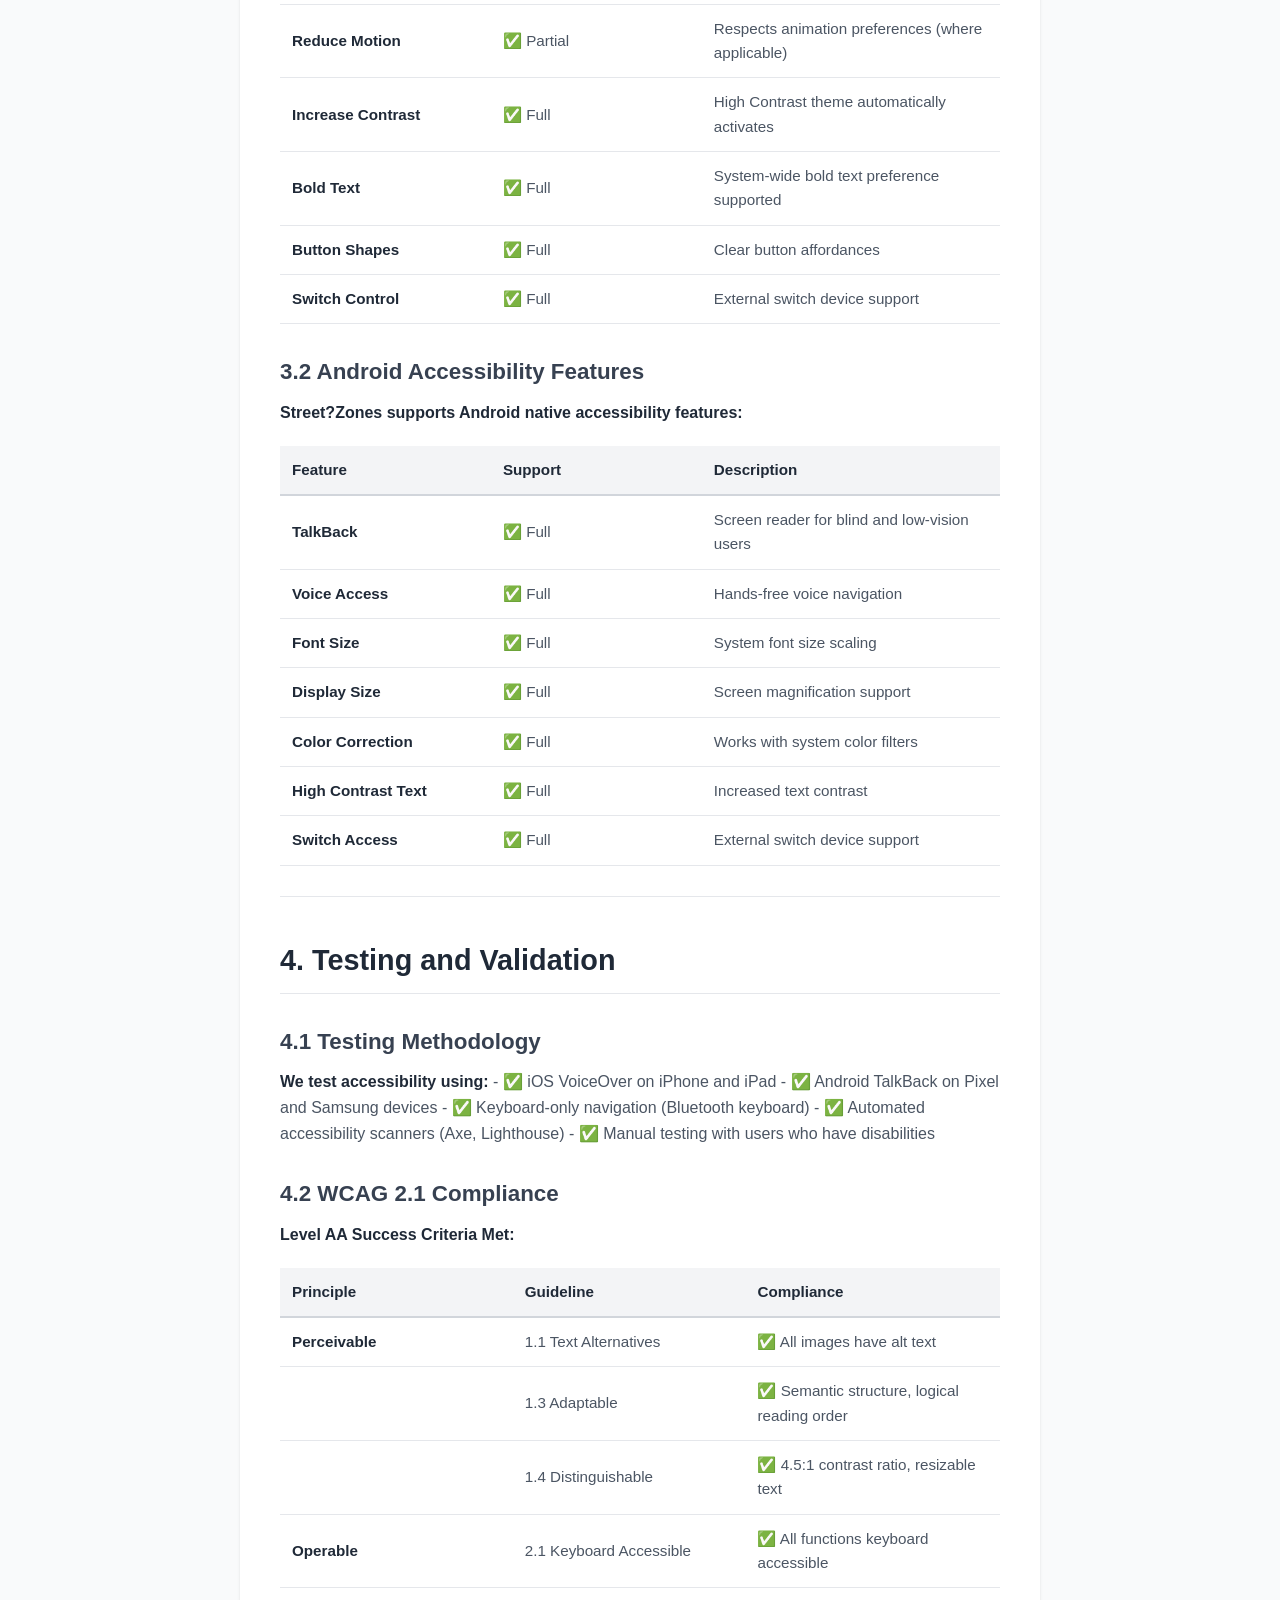
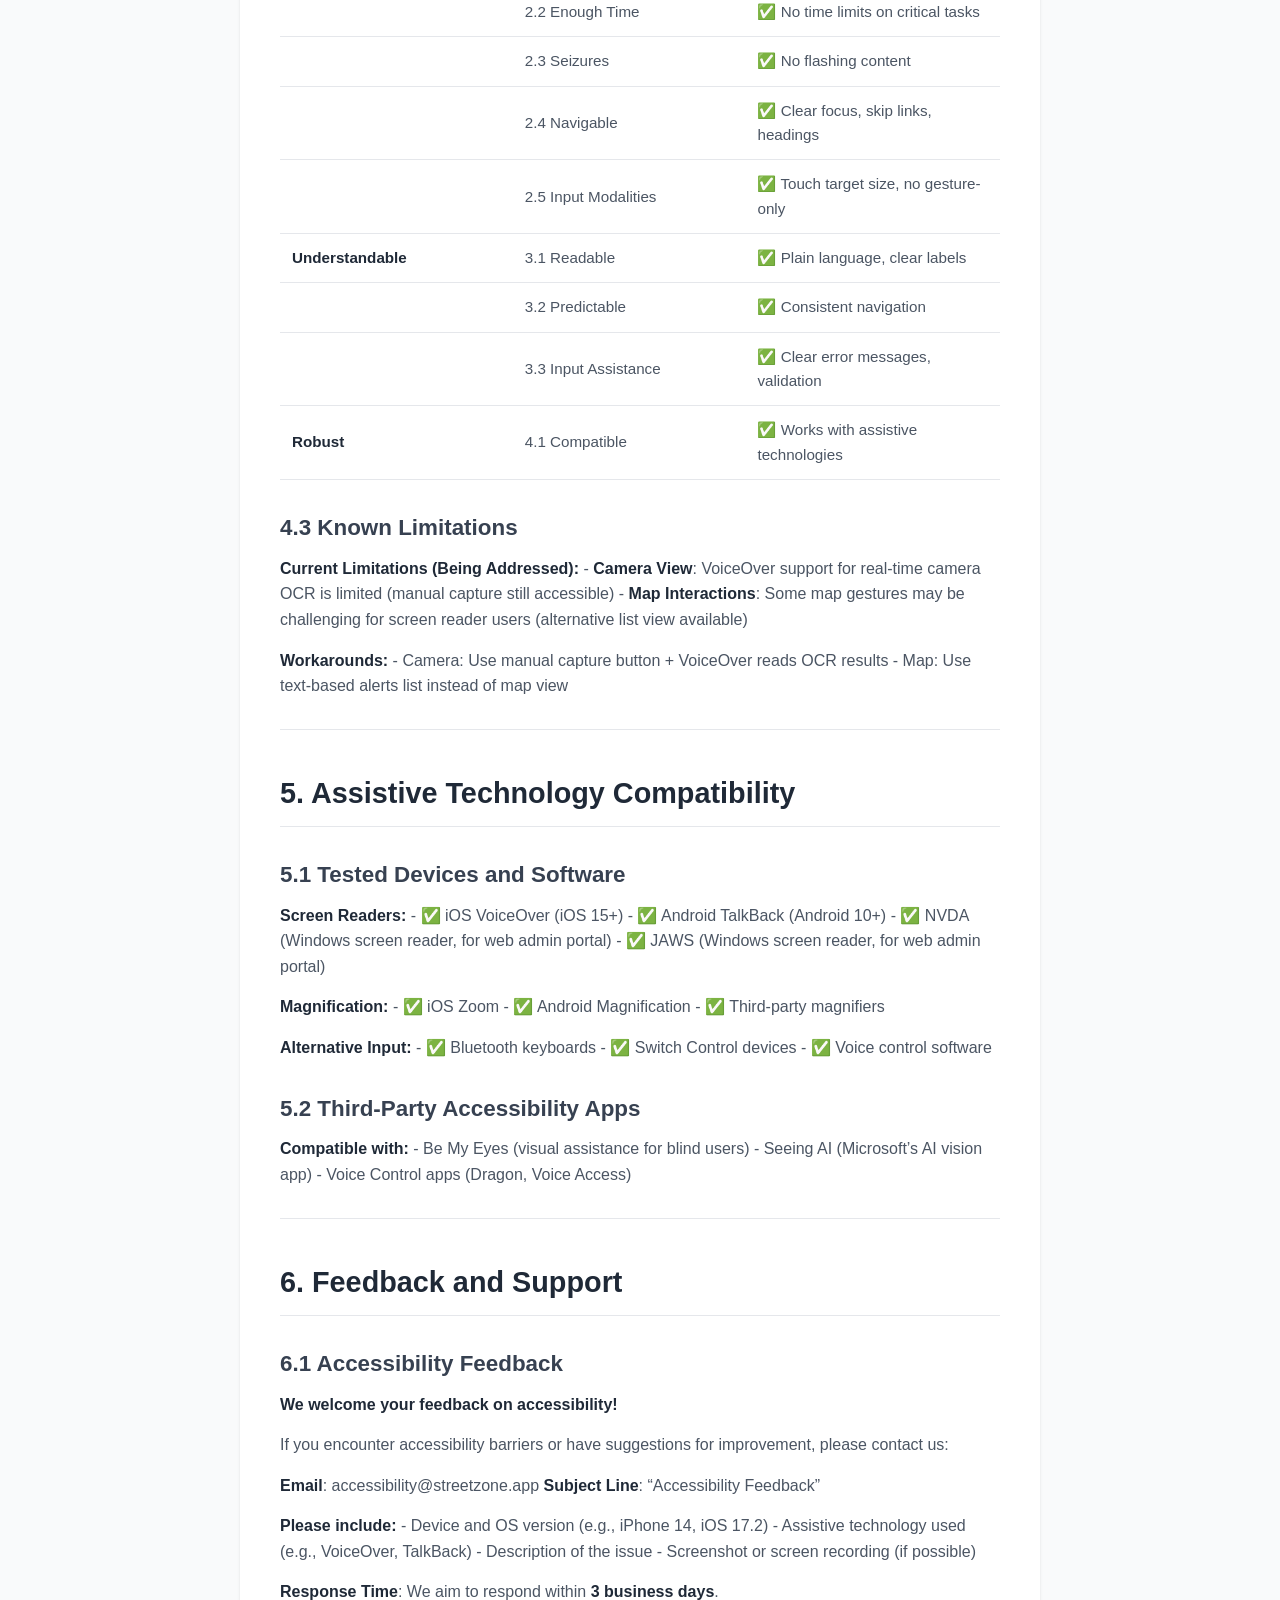
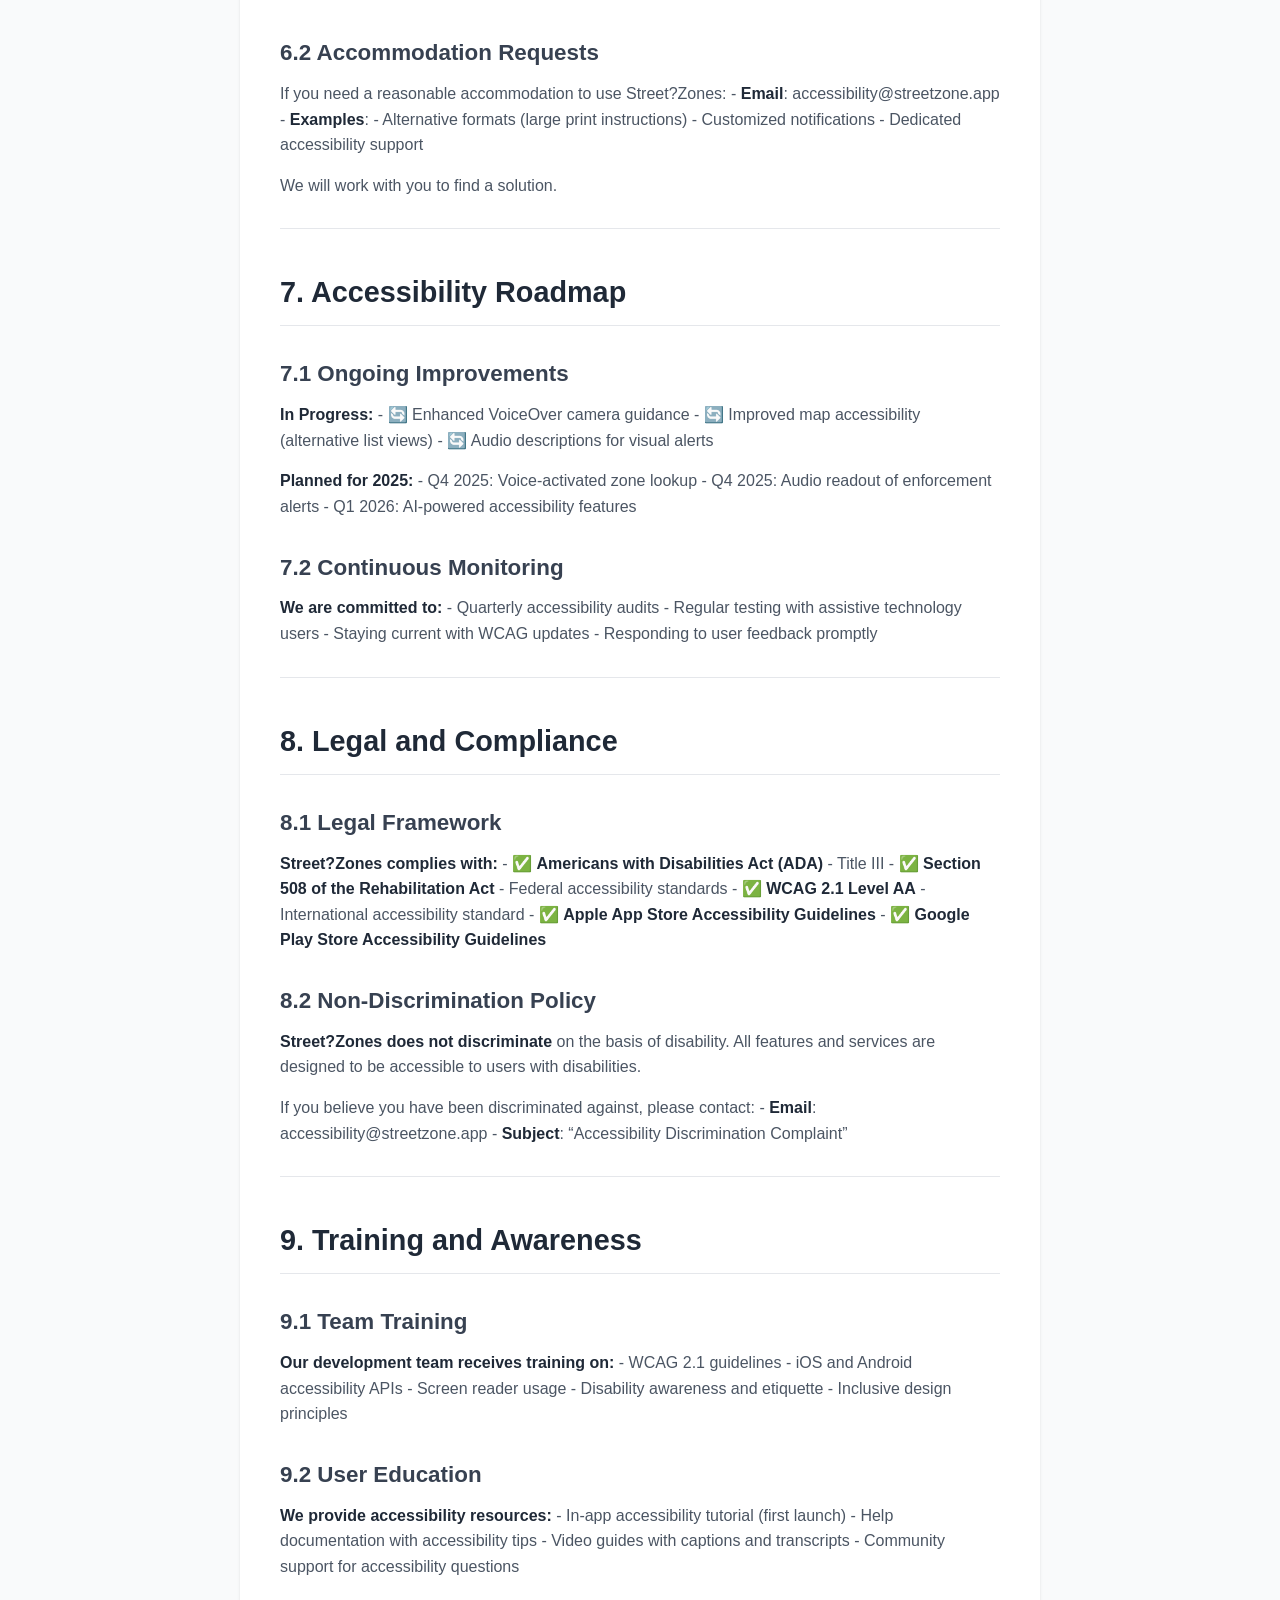
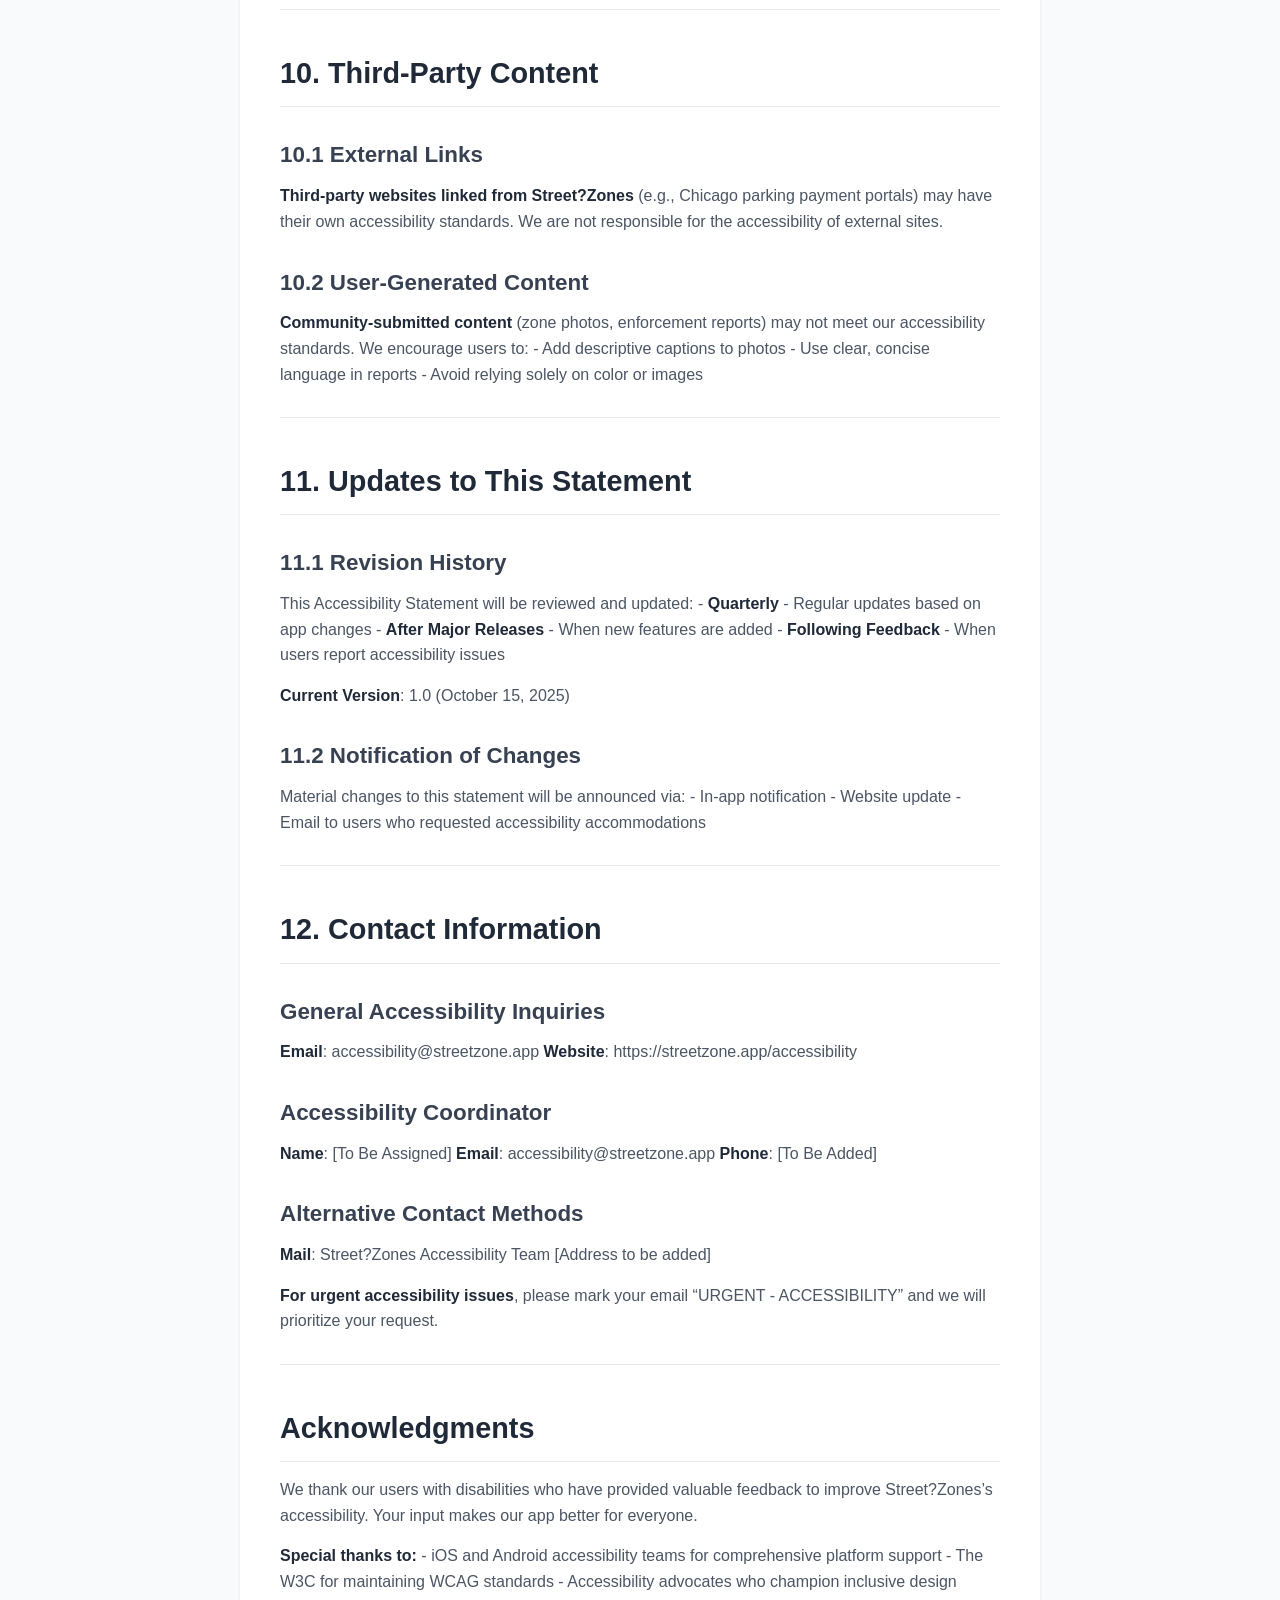
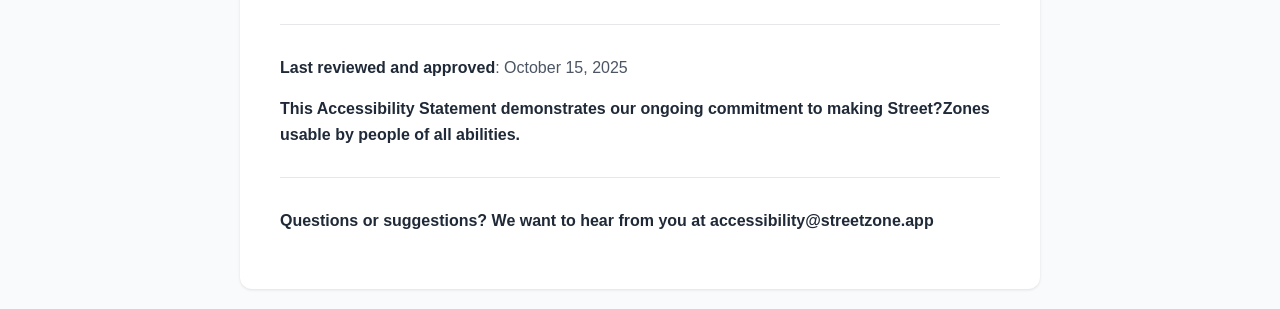
==== commit 9fde1f63: "Fix repository naming and character encoding in deployment docs" ====
--- a/accessibility.html
+++ b/accessibility.html
@@ -4,7 +4,7 @@
   <meta charset="utf-8" />
   <meta name="generator" content="pandoc" />
   <meta name="viewport" content="width=device-width, initial-scale=1.0, user-scalable=yes" />
-  <title>Accessibility Statement - Street•Zone</title>
+  <title>Accessibility Statement - Street?Zones</title>
   <style>
     /* Default styles provided by pandoc.
     ** See https://pandoc.org/MANUAL.html#variables-for-html for config info.
@@ -31,24 +31,24 @@
 <div class="container">
 <a href="index.html" class="back-link">← Back to Legal Documentation</a>
 <header id="title-block-header">
-<h1 class="title">Accessibility Statement - Street•Zone</h1>
+<h1 class="title">Accessibility Statement - Street?Zones</h1>
 </header>
 <h1 id="accessibility-statement-for-streetzone">Accessibility Statement
-for Street•Zone</h1>
+for Street?Zones</h1>
 <p><strong>Effective Date</strong>: October 15, 2025 <strong>Last
 Updated</strong>: October 15, 2025 <strong>Version</strong>: 1.0
 <strong>WCAG Level</strong>: AA Compliant</p>
 <hr />
 <h2 id="our-commitment-to-accessibility">Our Commitment to
 Accessibility</h2>
-<p>Street•Zone is committed to ensuring digital accessibility for people
+<p>Street?Zones is committed to ensuring digital accessibility for people
 with disabilities. We are continually improving the user experience for
 everyone and applying the relevant accessibility standards.</p>
 <p><strong>We believe parking ticket defense should be accessible to ALL
 drivers, regardless of ability.</strong></p>
 <hr />
 <h2 id="accessibility-standards">1. Accessibility Standards</h2>
-<p>Street•Zone conforms to the <strong>Web Content Accessibility
+<p>Street?Zones conforms to the <strong>Web Content Accessibility
 Guidelines (WCAG) 2.1 Level AA</strong> standards, which include:</p>
 <ul>
 <li><strong>Perceivable</strong>: Information and user interface
@@ -128,7 +128,7 @@
 <h2 id="platform-specific-accessibility-features">3. Platform-Specific
 Accessibility Features</h2>
 <h3 id="ios-accessibility-features">3.1 iOS Accessibility Features</h3>
-<p><strong>Street•Zone supports iOS native accessibility
+<p><strong>Street?Zones supports iOS native accessibility
 features:</strong></p>
 <table>
 <colgroup>
@@ -188,7 +188,7 @@
 </table>
 <h3 id="android-accessibility-features">3.2 Android Accessibility
 Features</h3>
-<p><strong>Street•Zone supports Android native accessibility
+<p><strong>Street?Zones supports Android native accessibility
 features:</strong></p>
 <table>
 <colgroup>
@@ -369,7 +369,7 @@
 <p><strong>Response Time</strong>: We aim to respond within <strong>3
 business days</strong>.</p>
 <h3 id="accommodation-requests">6.2 Accommodation Requests</h3>
-<p>If you need a reasonable accommodation to use Street•Zone: -
+<p>If you need a reasonable accommodation to use Street?Zones: -
 <strong>Email</strong>: accessibility@streetzone.app -
 <strong>Examples</strong>: - Alternative formats (large print
 instructions) - Customized notifications - Dedicated accessibility
@@ -391,14 +391,14 @@
 <hr />
 <h2 id="legal-and-compliance">8. Legal and Compliance</h2>
 <h3 id="legal-framework">8.1 Legal Framework</h3>
-<p><strong>Street•Zone complies with:</strong> - ✅ <strong>Americans
+<p><strong>Street?Zones complies with:</strong> - ✅ <strong>Americans
 with Disabilities Act (ADA)</strong> - Title III - ✅ <strong>Section
 508 of the Rehabilitation Act</strong> - Federal accessibility standards
 - ✅ <strong>WCAG 2.1 Level AA</strong> - International accessibility
 standard - ✅ <strong>Apple App Store Accessibility Guidelines</strong>
 - ✅ <strong>Google Play Store Accessibility Guidelines</strong></p>
 <h3 id="non-discrimination-policy">8.2 Non-Discrimination Policy</h3>
-<p><strong>Street•Zone does not discriminate</strong> on the basis of
+<p><strong>Street?Zones does not discriminate</strong> on the basis of
 disability. All features and services are designed to be accessible to
 users with disabilities.</p>
 <p>If you believe you have been discriminated against, please contact: -
@@ -419,7 +419,7 @@
 <hr />
 <h2 id="third-party-content">10. Third-Party Content</h2>
 <h3 id="external-links">10.1 External Links</h3>
-<p><strong>Third-party websites linked from Street•Zone</strong> (e.g.,
+<p><strong>Third-party websites linked from Street?Zones</strong> (e.g.,
 Chicago parking payment portals) may have their own accessibility
 standards. We are not responsible for the accessibility of external
 sites.</p>
@@ -452,14 +452,14 @@
 <p><strong>Name</strong>: [To Be Assigned] <strong>Email</strong>:
 accessibility@streetzone.app <strong>Phone</strong>: [To Be Added]</p>
 <h3 id="alternative-contact-methods">Alternative Contact Methods</h3>
-<p><strong>Mail</strong>: Street•Zone Accessibility Team [Address to be
+<p><strong>Mail</strong>: Street?Zones Accessibility Team [Address to be
 added]</p>
 <p><strong>For urgent accessibility issues</strong>, please mark your
 email “URGENT - ACCESSIBILITY” and we will prioritize your request.</p>
 <hr />
 <h2 id="acknowledgments">Acknowledgments</h2>
 <p>We thank our users with disabilities who have provided valuable
-feedback to improve Street•Zone’s accessibility. Your input makes our
+feedback to improve Street?Zones’s accessibility. Your input makes our
 app better for everyone.</p>
 <p><strong>Special thanks to:</strong> - iOS and Android accessibility
 teams for comprehensive platform support - The W3C for maintaining WCAG
@@ -467,7 +467,7 @@
 <hr />
 <p><strong>Last reviewed and approved</strong>: October 15, 2025</p>
 <p><strong>This Accessibility Statement demonstrates our ongoing
-commitment to making Street•Zone usable by people of all
+commitment to making Street?Zones usable by people of all
 abilities.</strong></p>
 <hr />
 <p><strong>Questions or suggestions? We want to hear from you at
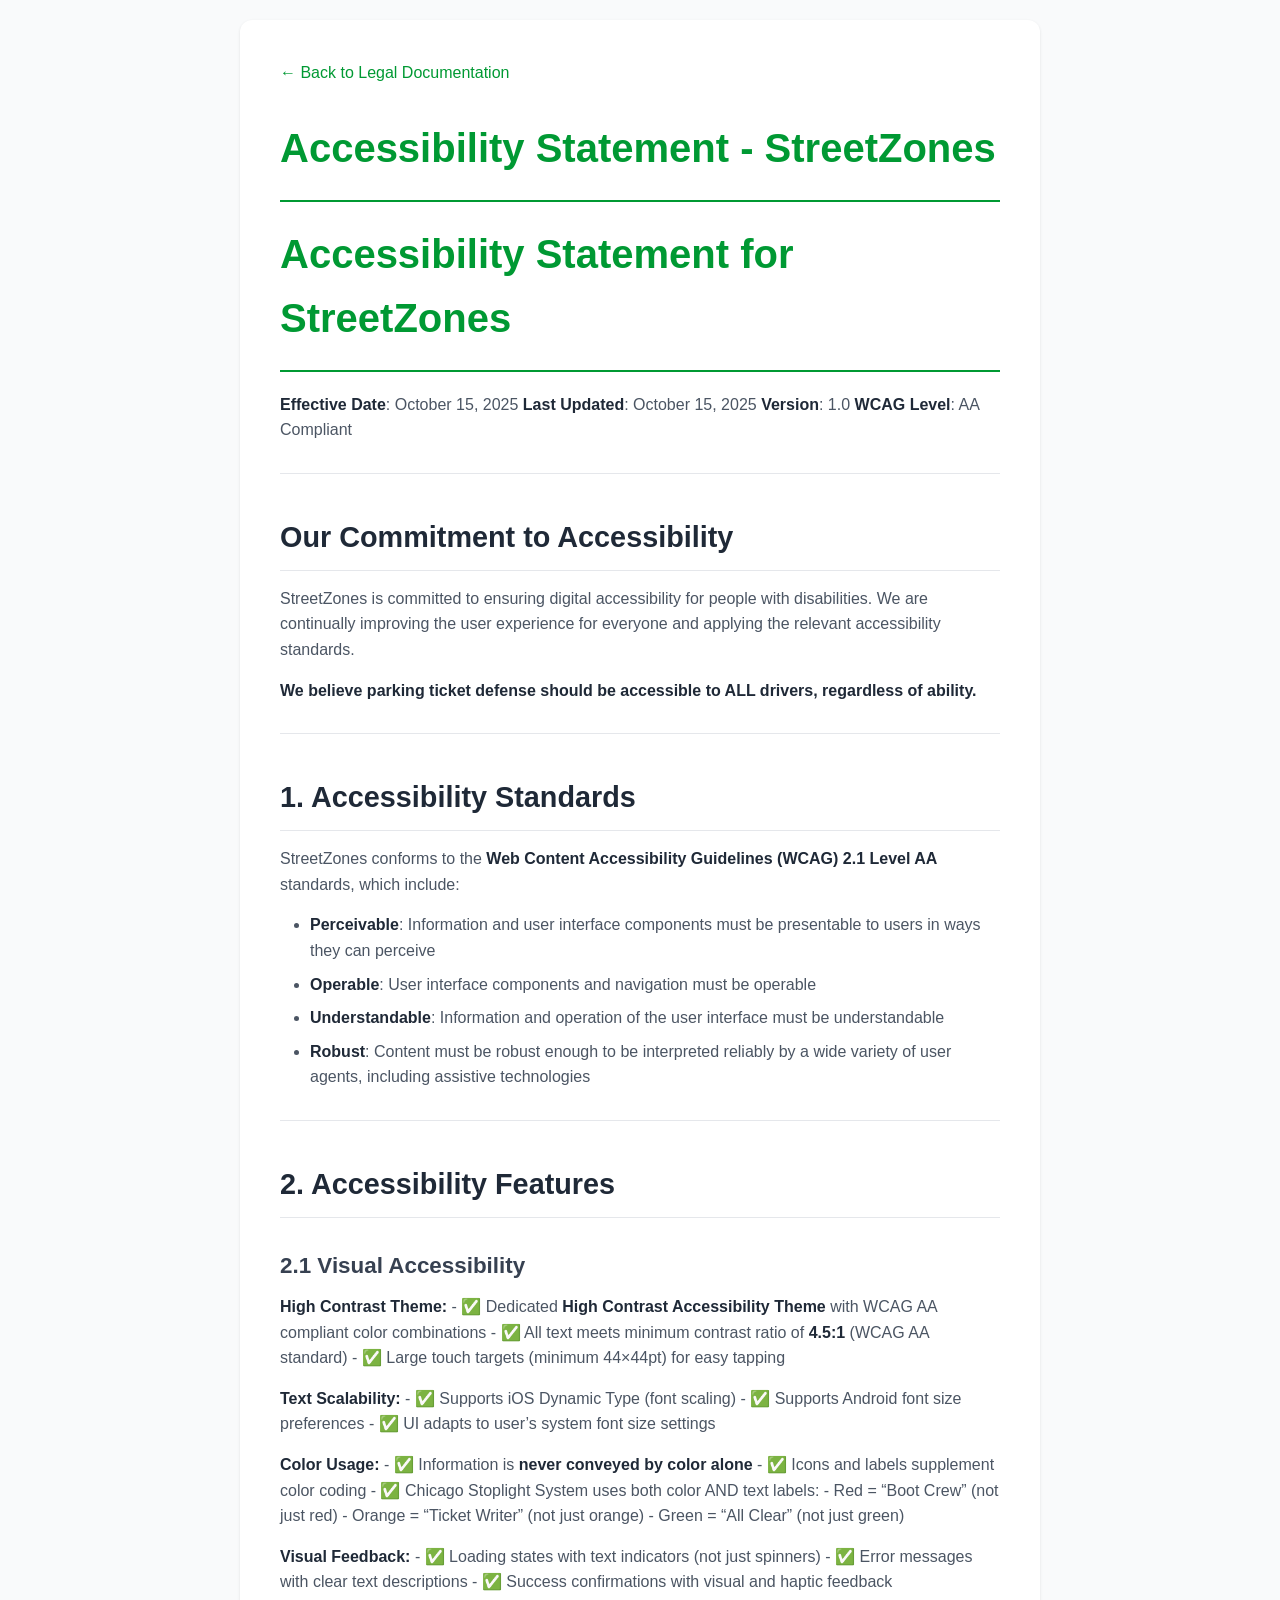
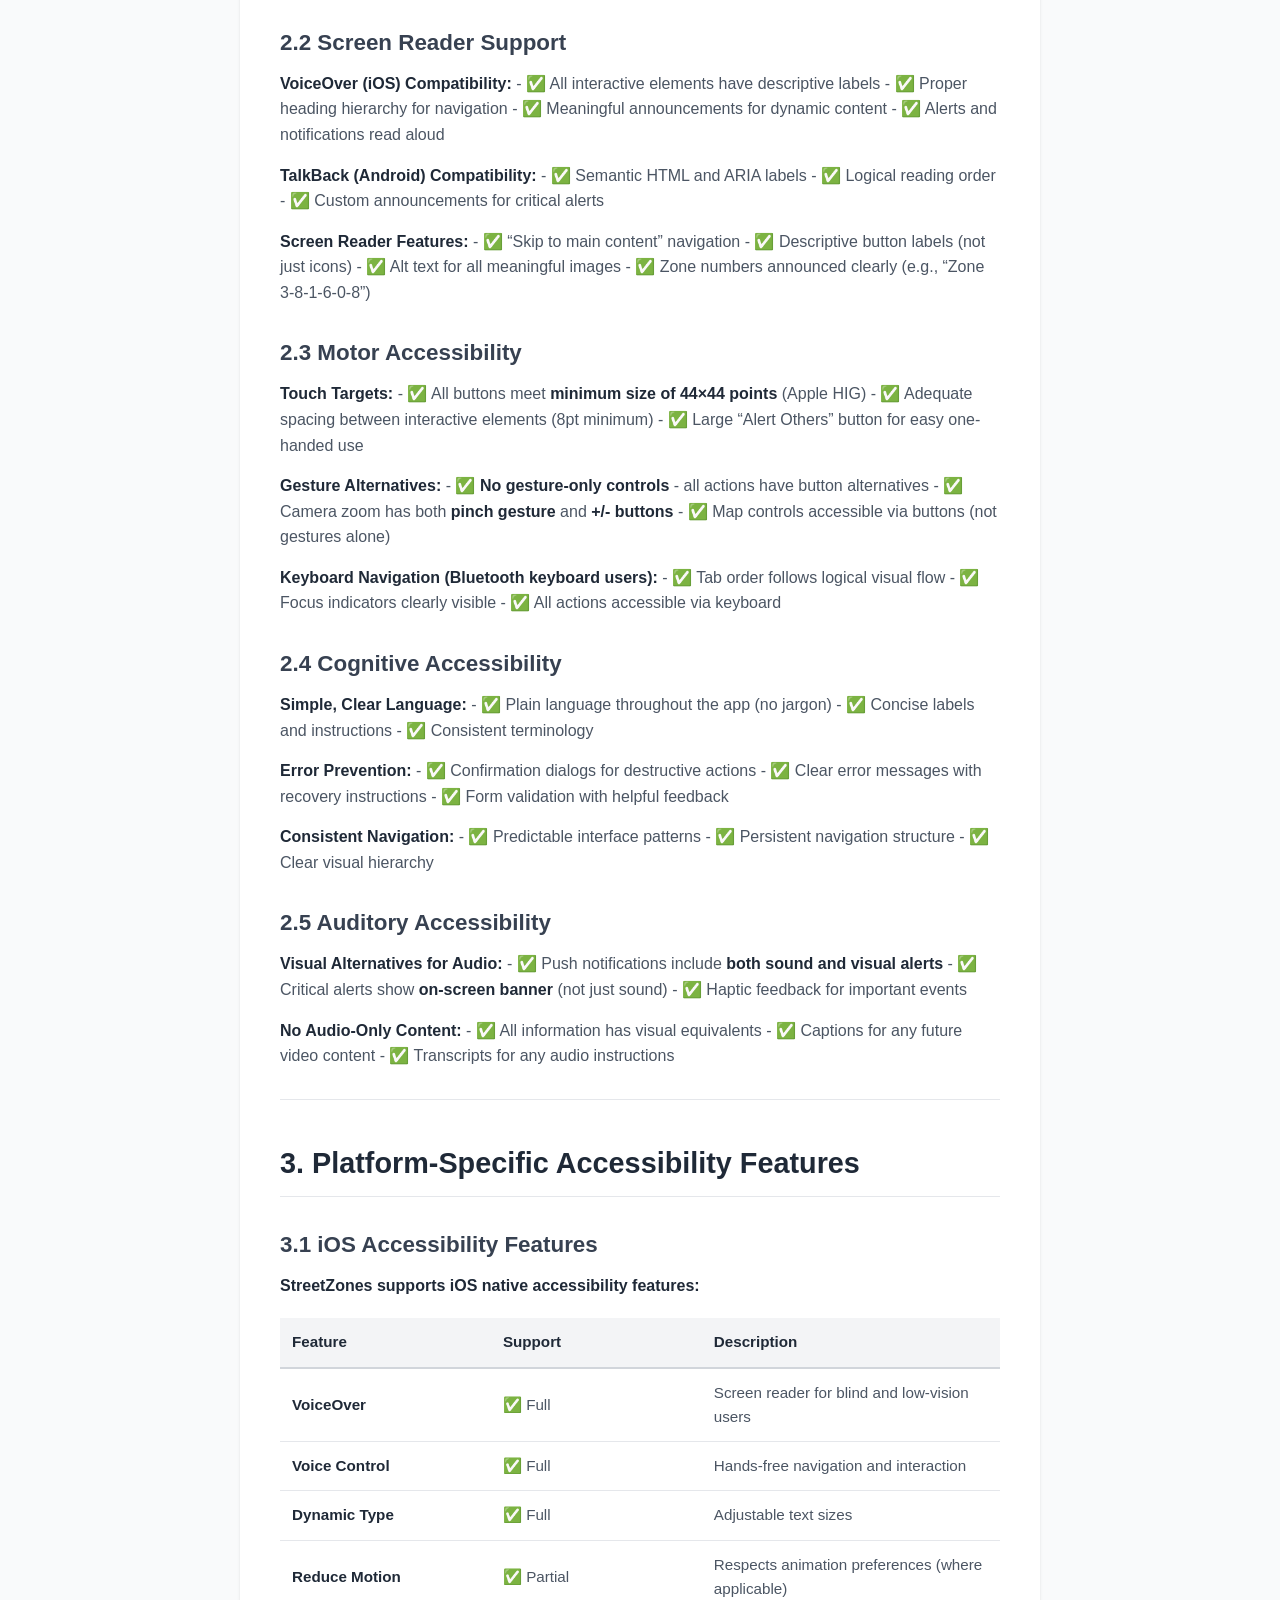
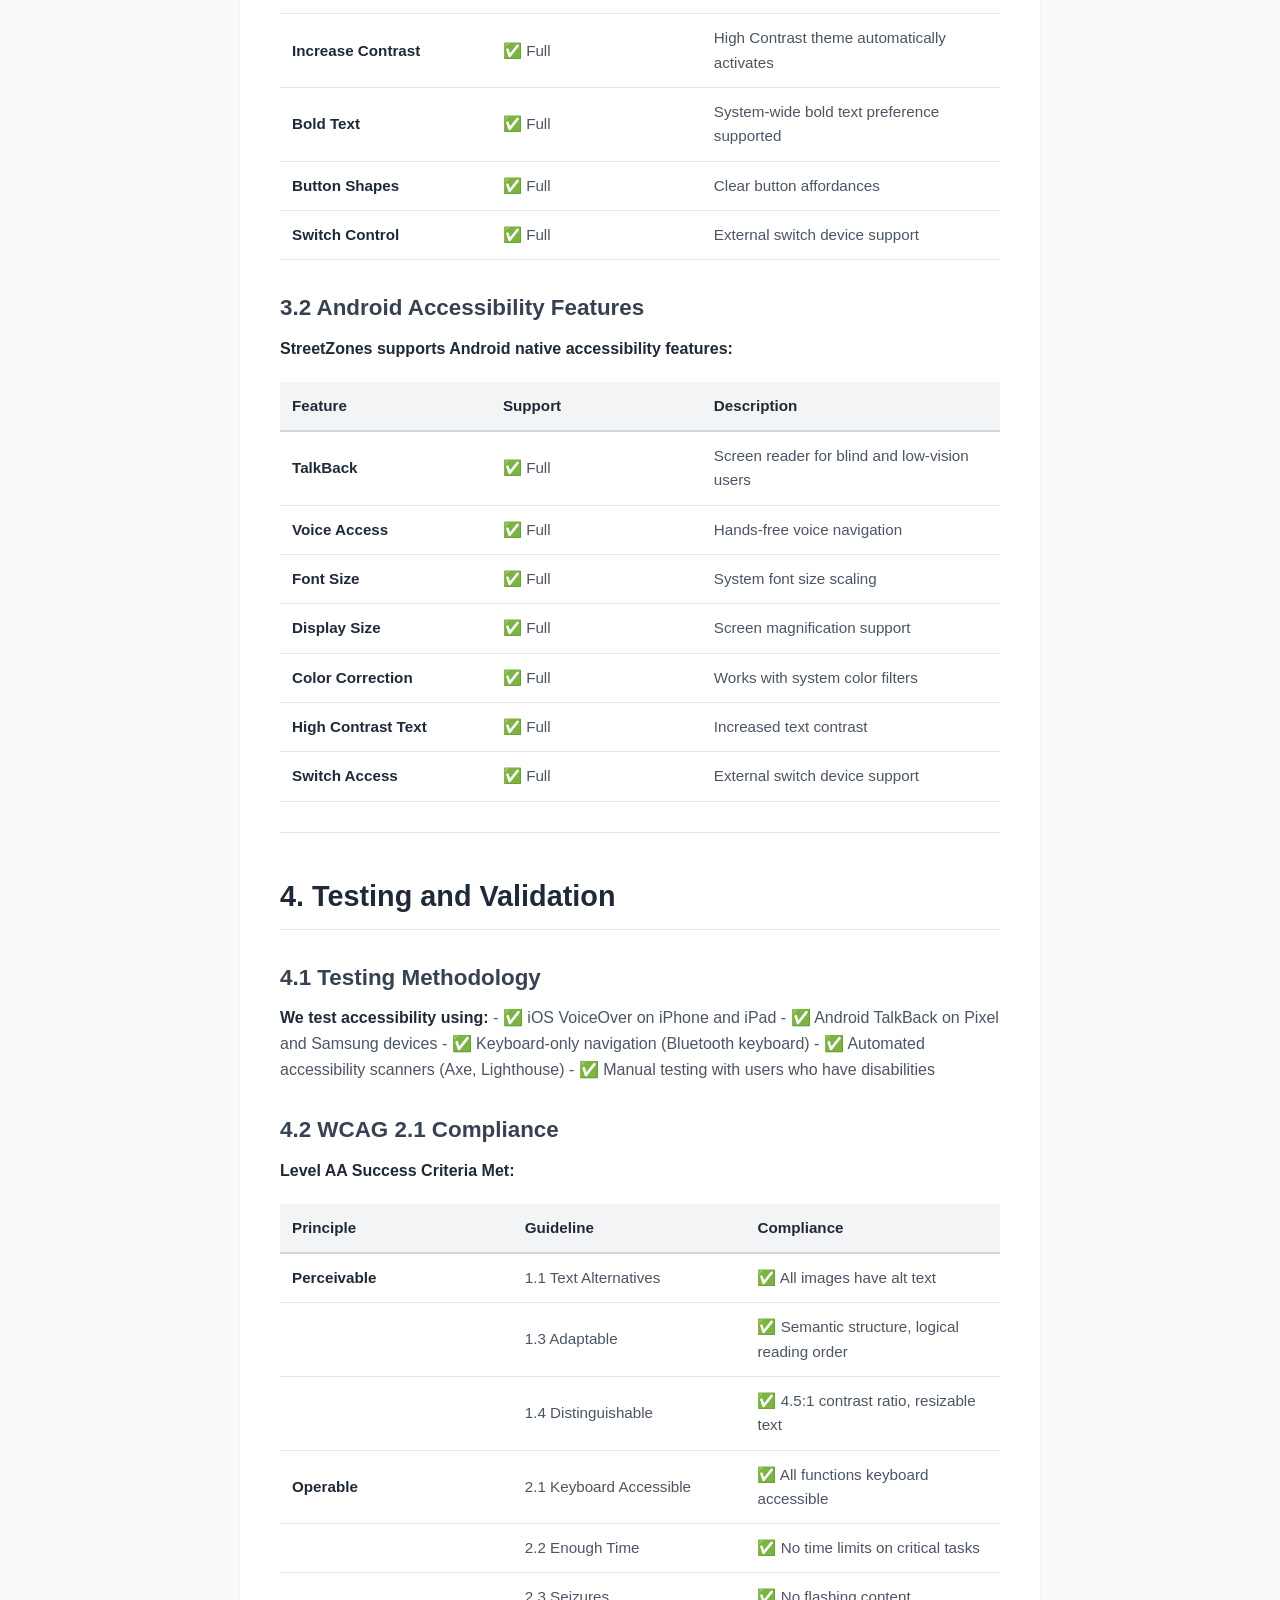
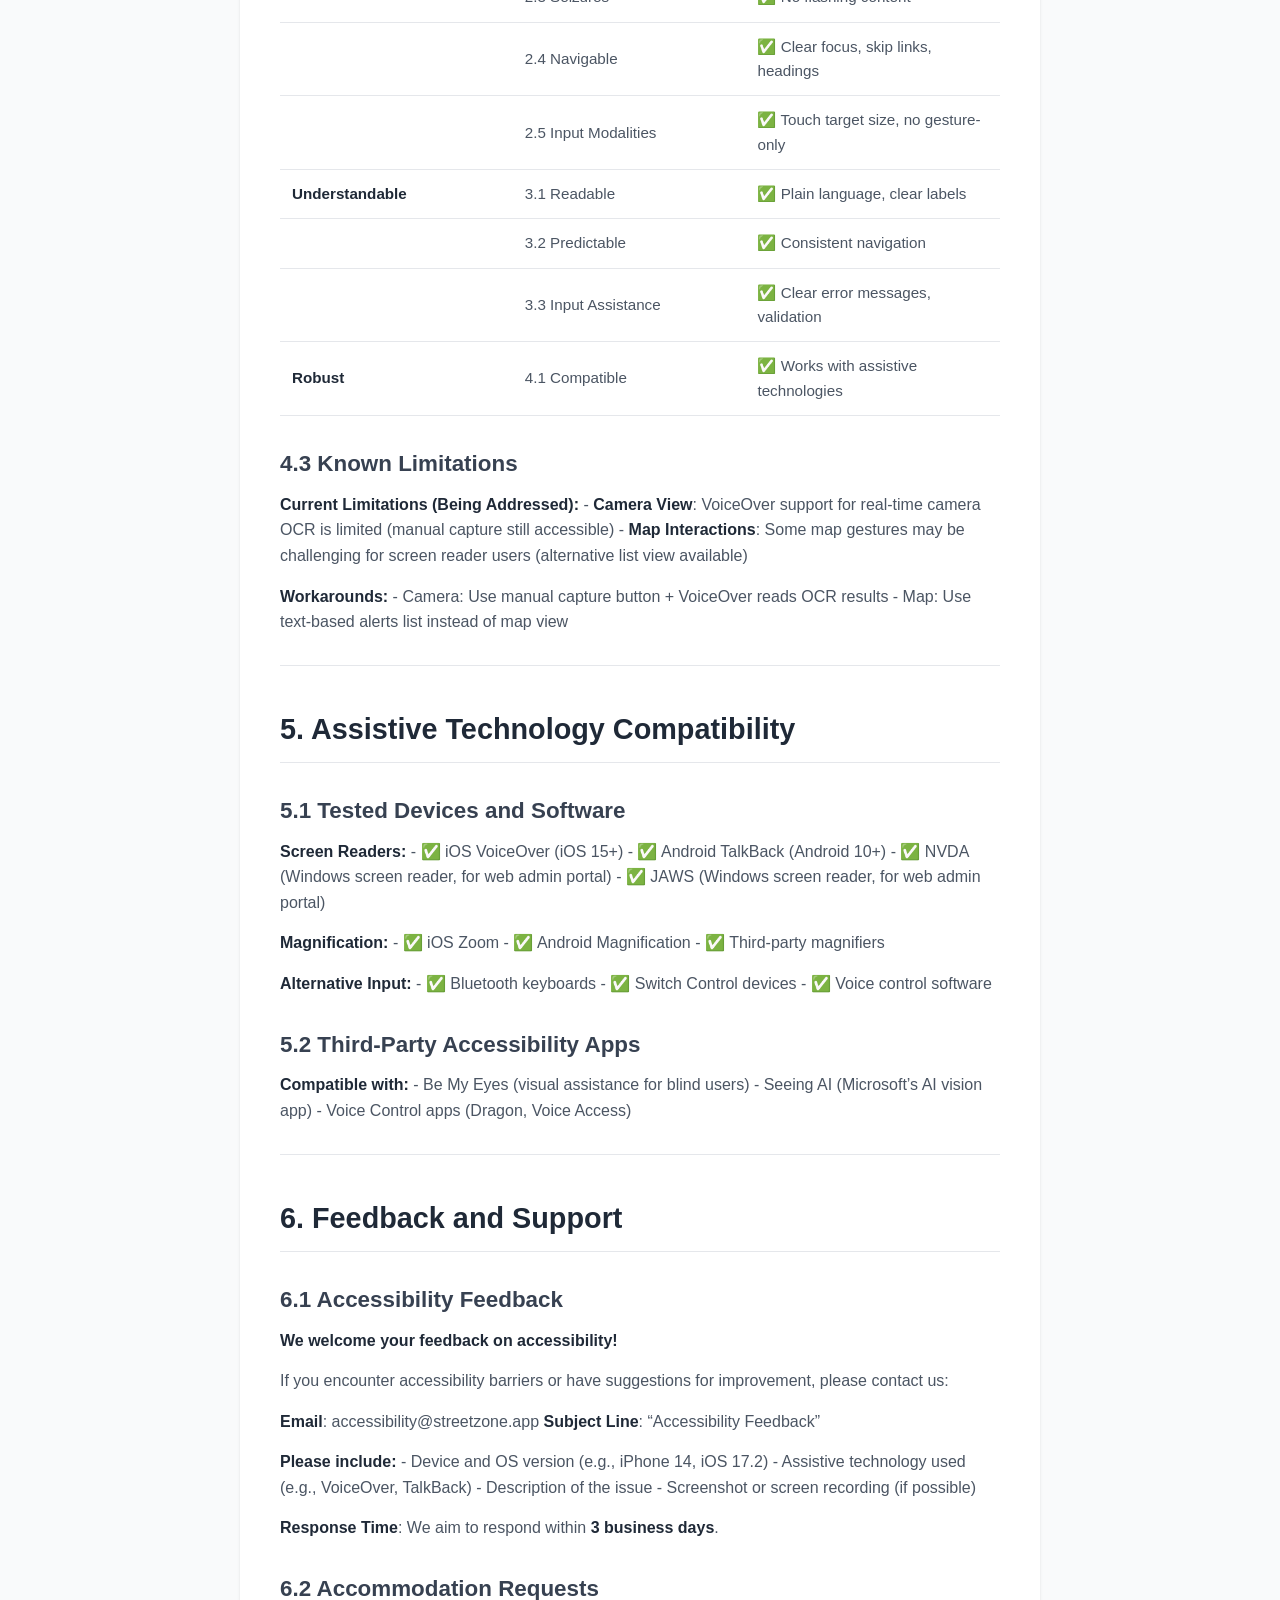
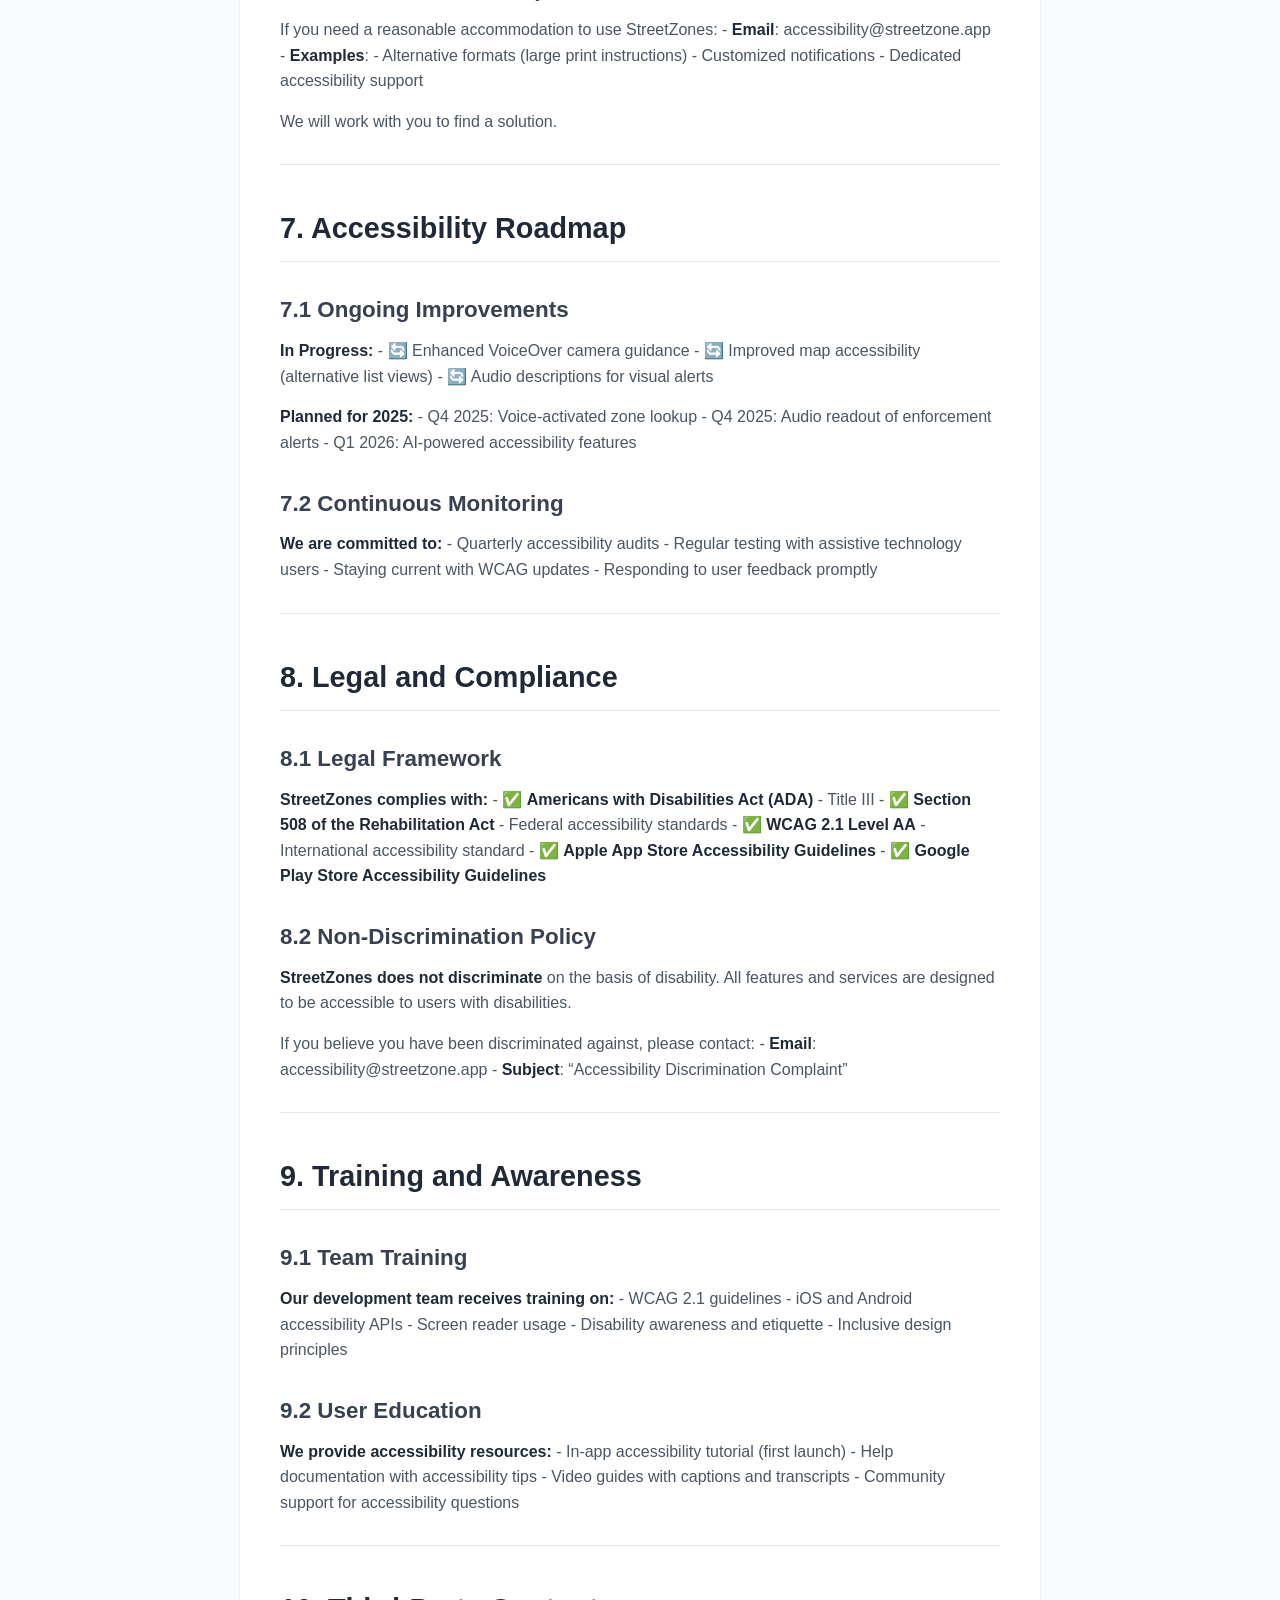
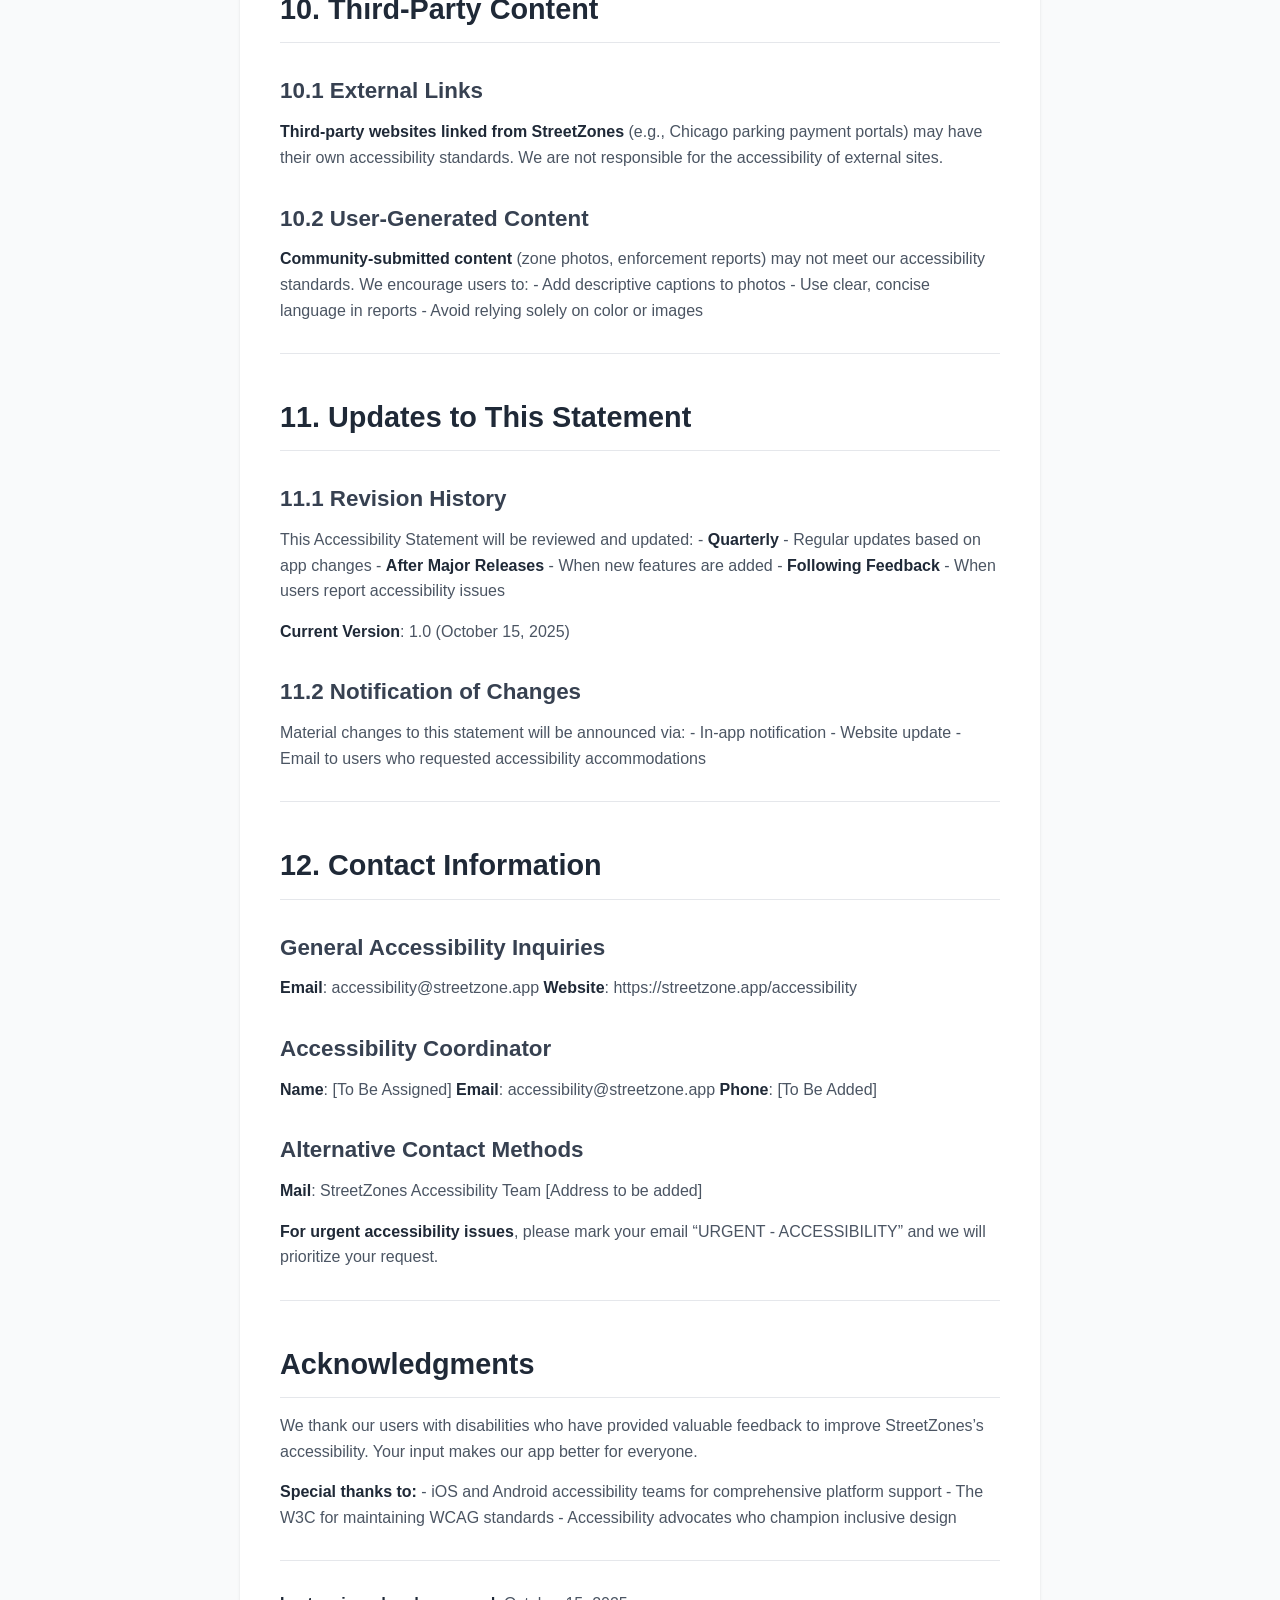
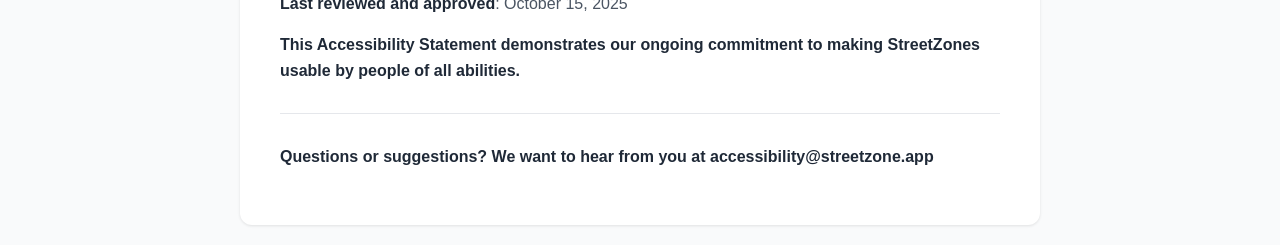
==== commit d8df25b5: "Mod: Street?Zones to StreetZones" ====
--- a/accessibility.html
+++ b/accessibility.html
@@ -4,7 +4,7 @@
   <meta charset="utf-8" />
   <meta name="generator" content="pandoc" />
   <meta name="viewport" content="width=device-width, initial-scale=1.0, user-scalable=yes" />
-  <title>Accessibility Statement - Street?Zones</title>
+  <title>Accessibility Statement - StreetZones</title>
   <style>
     /* Default styles provided by pandoc.
     ** See https://pandoc.org/MANUAL.html#variables-for-html for config info.
@@ -31,24 +31,24 @@
 <div class="container">
 <a href="index.html" class="back-link">← Back to Legal Documentation</a>
 <header id="title-block-header">
-<h1 class="title">Accessibility Statement - Street?Zones</h1>
+<h1 class="title">Accessibility Statement - StreetZones</h1>
 </header>
 <h1 id="accessibility-statement-for-streetzone">Accessibility Statement
-for Street?Zones</h1>
+for StreetZones</h1>
 <p><strong>Effective Date</strong>: October 15, 2025 <strong>Last
 Updated</strong>: October 15, 2025 <strong>Version</strong>: 1.0
 <strong>WCAG Level</strong>: AA Compliant</p>
 <hr />
 <h2 id="our-commitment-to-accessibility">Our Commitment to
 Accessibility</h2>
-<p>Street?Zones is committed to ensuring digital accessibility for people
+<p>StreetZones is committed to ensuring digital accessibility for people
 with disabilities. We are continually improving the user experience for
 everyone and applying the relevant accessibility standards.</p>
 <p><strong>We believe parking ticket defense should be accessible to ALL
 drivers, regardless of ability.</strong></p>
 <hr />
 <h2 id="accessibility-standards">1. Accessibility Standards</h2>
-<p>Street?Zones conforms to the <strong>Web Content Accessibility
+<p>StreetZones conforms to the <strong>Web Content Accessibility
 Guidelines (WCAG) 2.1 Level AA</strong> standards, which include:</p>
 <ul>
 <li><strong>Perceivable</strong>: Information and user interface
@@ -128,7 +128,7 @@
 <h2 id="platform-specific-accessibility-features">3. Platform-Specific
 Accessibility Features</h2>
 <h3 id="ios-accessibility-features">3.1 iOS Accessibility Features</h3>
-<p><strong>Street?Zones supports iOS native accessibility
+<p><strong>StreetZones supports iOS native accessibility
 features:</strong></p>
 <table>
 <colgroup>
@@ -188,7 +188,7 @@
 </table>
 <h3 id="android-accessibility-features">3.2 Android Accessibility
 Features</h3>
-<p><strong>Street?Zones supports Android native accessibility
+<p><strong>StreetZones supports Android native accessibility
 features:</strong></p>
 <table>
 <colgroup>
@@ -369,7 +369,7 @@
 <p><strong>Response Time</strong>: We aim to respond within <strong>3
 business days</strong>.</p>
 <h3 id="accommodation-requests">6.2 Accommodation Requests</h3>
-<p>If you need a reasonable accommodation to use Street?Zones: -
+<p>If you need a reasonable accommodation to use StreetZones: -
 <strong>Email</strong>: accessibility@streetzone.app -
 <strong>Examples</strong>: - Alternative formats (large print
 instructions) - Customized notifications - Dedicated accessibility
@@ -391,14 +391,14 @@
 <hr />
 <h2 id="legal-and-compliance">8. Legal and Compliance</h2>
 <h3 id="legal-framework">8.1 Legal Framework</h3>
-<p><strong>Street?Zones complies with:</strong> - ✅ <strong>Americans
+<p><strong>StreetZones complies with:</strong> - ✅ <strong>Americans
 with Disabilities Act (ADA)</strong> - Title III - ✅ <strong>Section
 508 of the Rehabilitation Act</strong> - Federal accessibility standards
 - ✅ <strong>WCAG 2.1 Level AA</strong> - International accessibility
 standard - ✅ <strong>Apple App Store Accessibility Guidelines</strong>
 - ✅ <strong>Google Play Store Accessibility Guidelines</strong></p>
 <h3 id="non-discrimination-policy">8.2 Non-Discrimination Policy</h3>
-<p><strong>Street?Zones does not discriminate</strong> on the basis of
+<p><strong>StreetZones does not discriminate</strong> on the basis of
 disability. All features and services are designed to be accessible to
 users with disabilities.</p>
 <p>If you believe you have been discriminated against, please contact: -
@@ -419,7 +419,7 @@
 <hr />
 <h2 id="third-party-content">10. Third-Party Content</h2>
 <h3 id="external-links">10.1 External Links</h3>
-<p><strong>Third-party websites linked from Street?Zones</strong> (e.g.,
+<p><strong>Third-party websites linked from StreetZones</strong> (e.g.,
 Chicago parking payment portals) may have their own accessibility
 standards. We are not responsible for the accessibility of external
 sites.</p>
@@ -452,14 +452,14 @@
 <p><strong>Name</strong>: [To Be Assigned] <strong>Email</strong>:
 accessibility@streetzone.app <strong>Phone</strong>: [To Be Added]</p>
 <h3 id="alternative-contact-methods">Alternative Contact Methods</h3>
-<p><strong>Mail</strong>: Street?Zones Accessibility Team [Address to be
+<p><strong>Mail</strong>: StreetZones Accessibility Team [Address to be
 added]</p>
 <p><strong>For urgent accessibility issues</strong>, please mark your
 email “URGENT - ACCESSIBILITY” and we will prioritize your request.</p>
 <hr />
 <h2 id="acknowledgments">Acknowledgments</h2>
 <p>We thank our users with disabilities who have provided valuable
-feedback to improve Street?Zones’s accessibility. Your input makes our
+feedback to improve StreetZones’s accessibility. Your input makes our
 app better for everyone.</p>
 <p><strong>Special thanks to:</strong> - iOS and Android accessibility
 teams for comprehensive platform support - The W3C for maintaining WCAG
@@ -467,7 +467,7 @@
 <hr />
 <p><strong>Last reviewed and approved</strong>: October 15, 2025</p>
 <p><strong>This Accessibility Statement demonstrates our ongoing
-commitment to making Street?Zones usable by people of all
+commitment to making StreetZones usable by people of all
 abilities.</strong></p>
 <hr />
 <p><strong>Questions or suggestions? We want to hear from you at
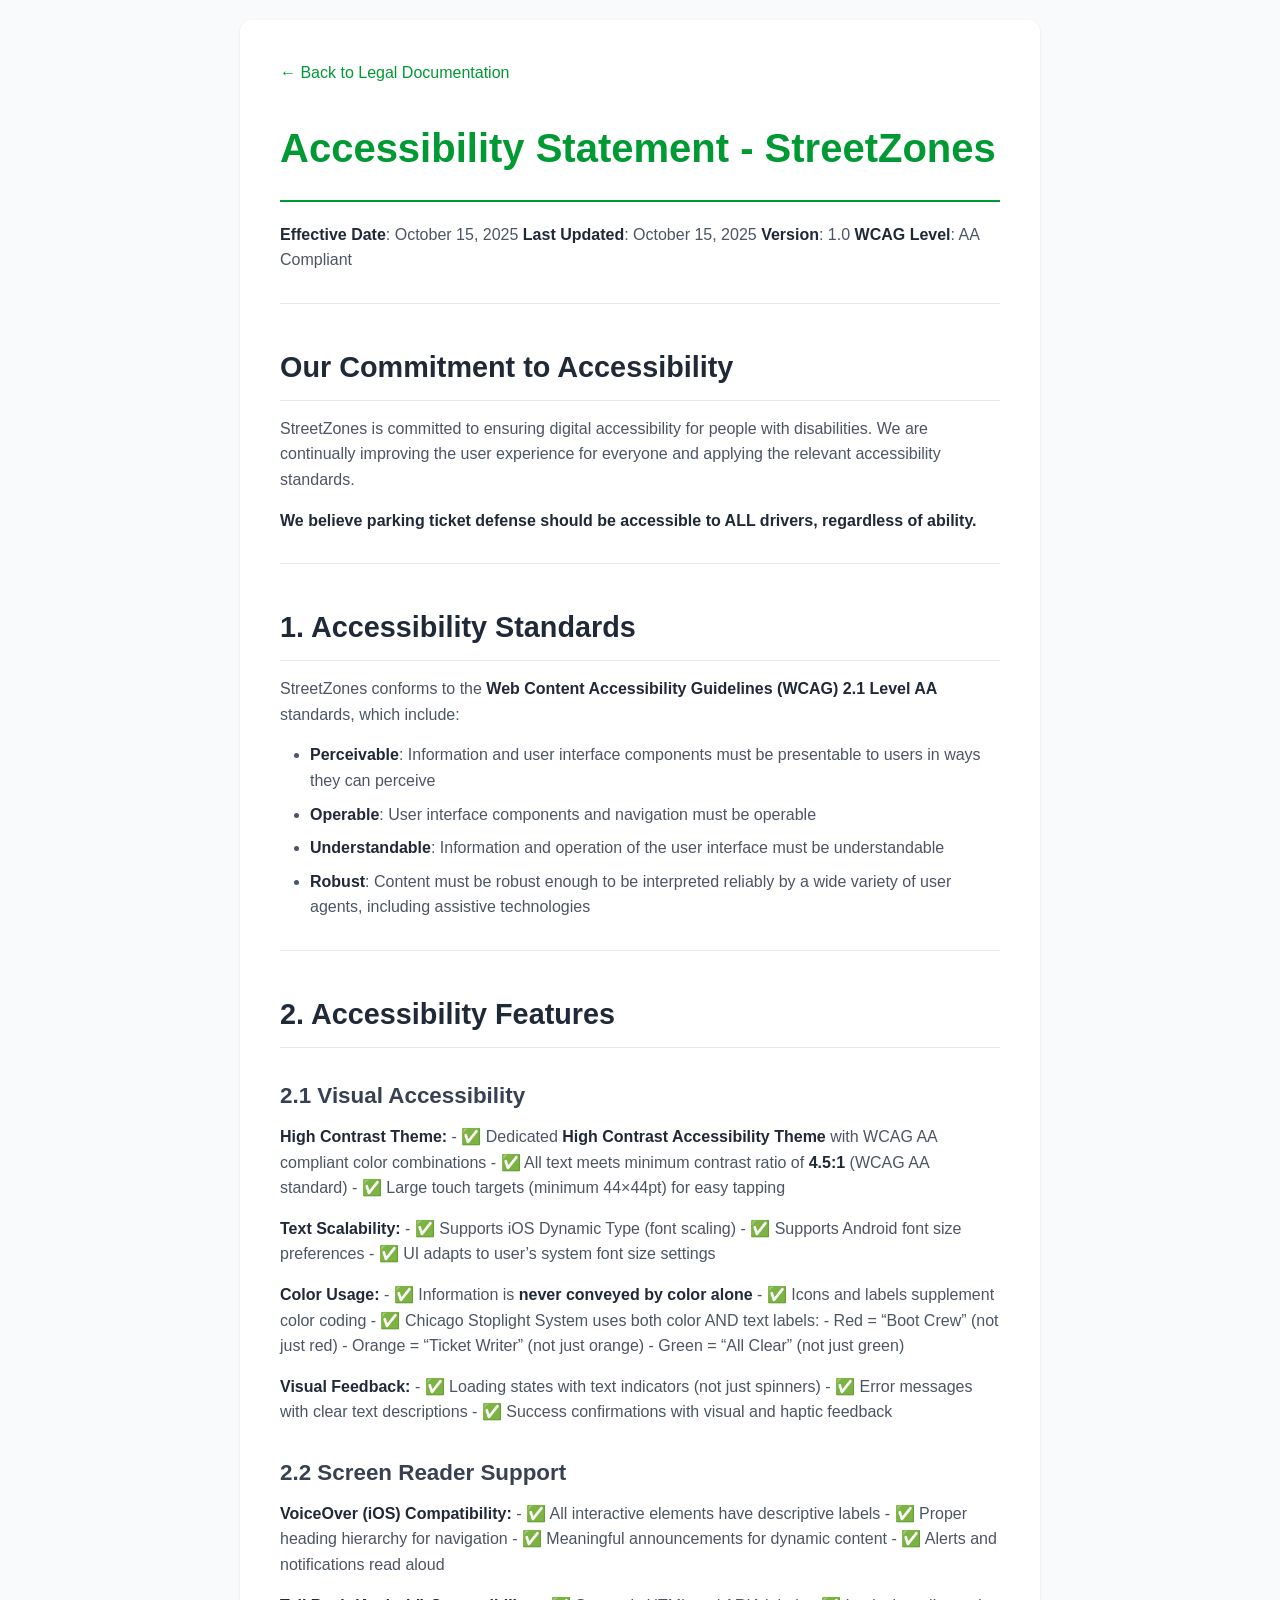
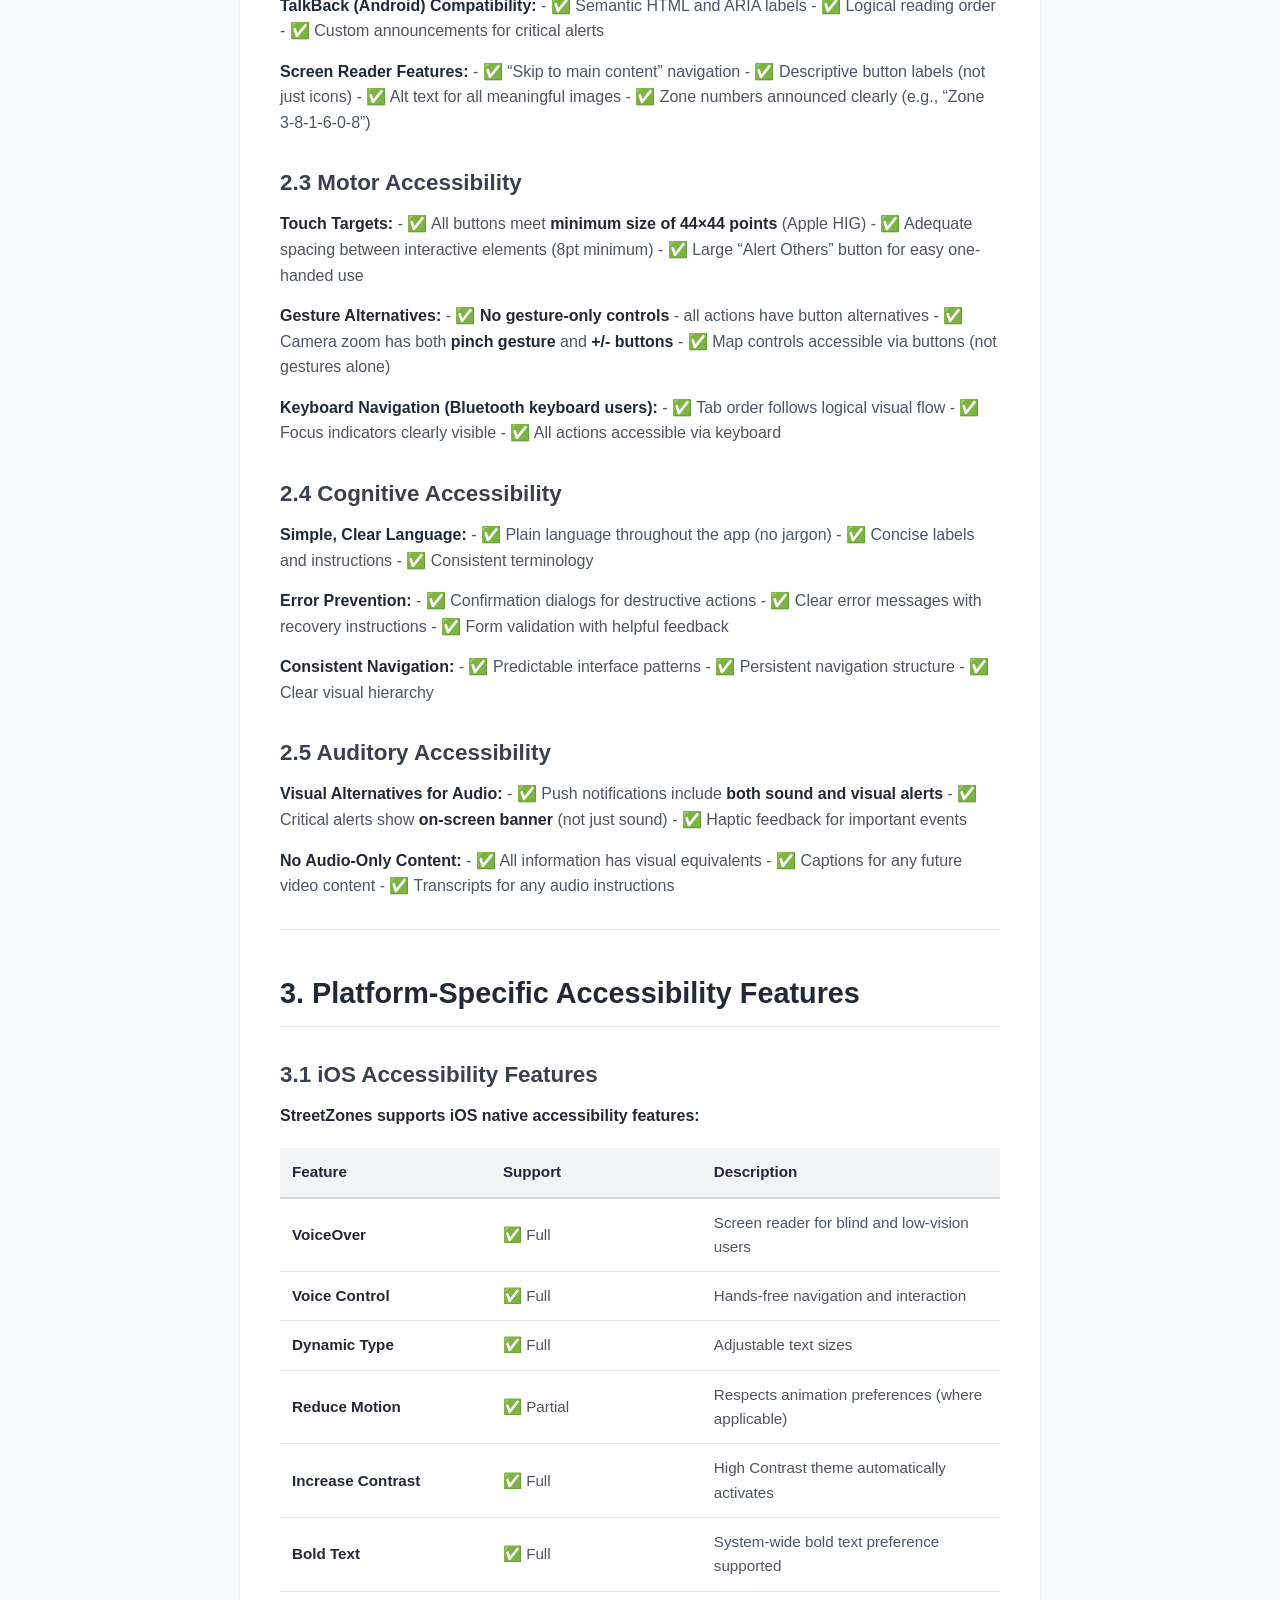
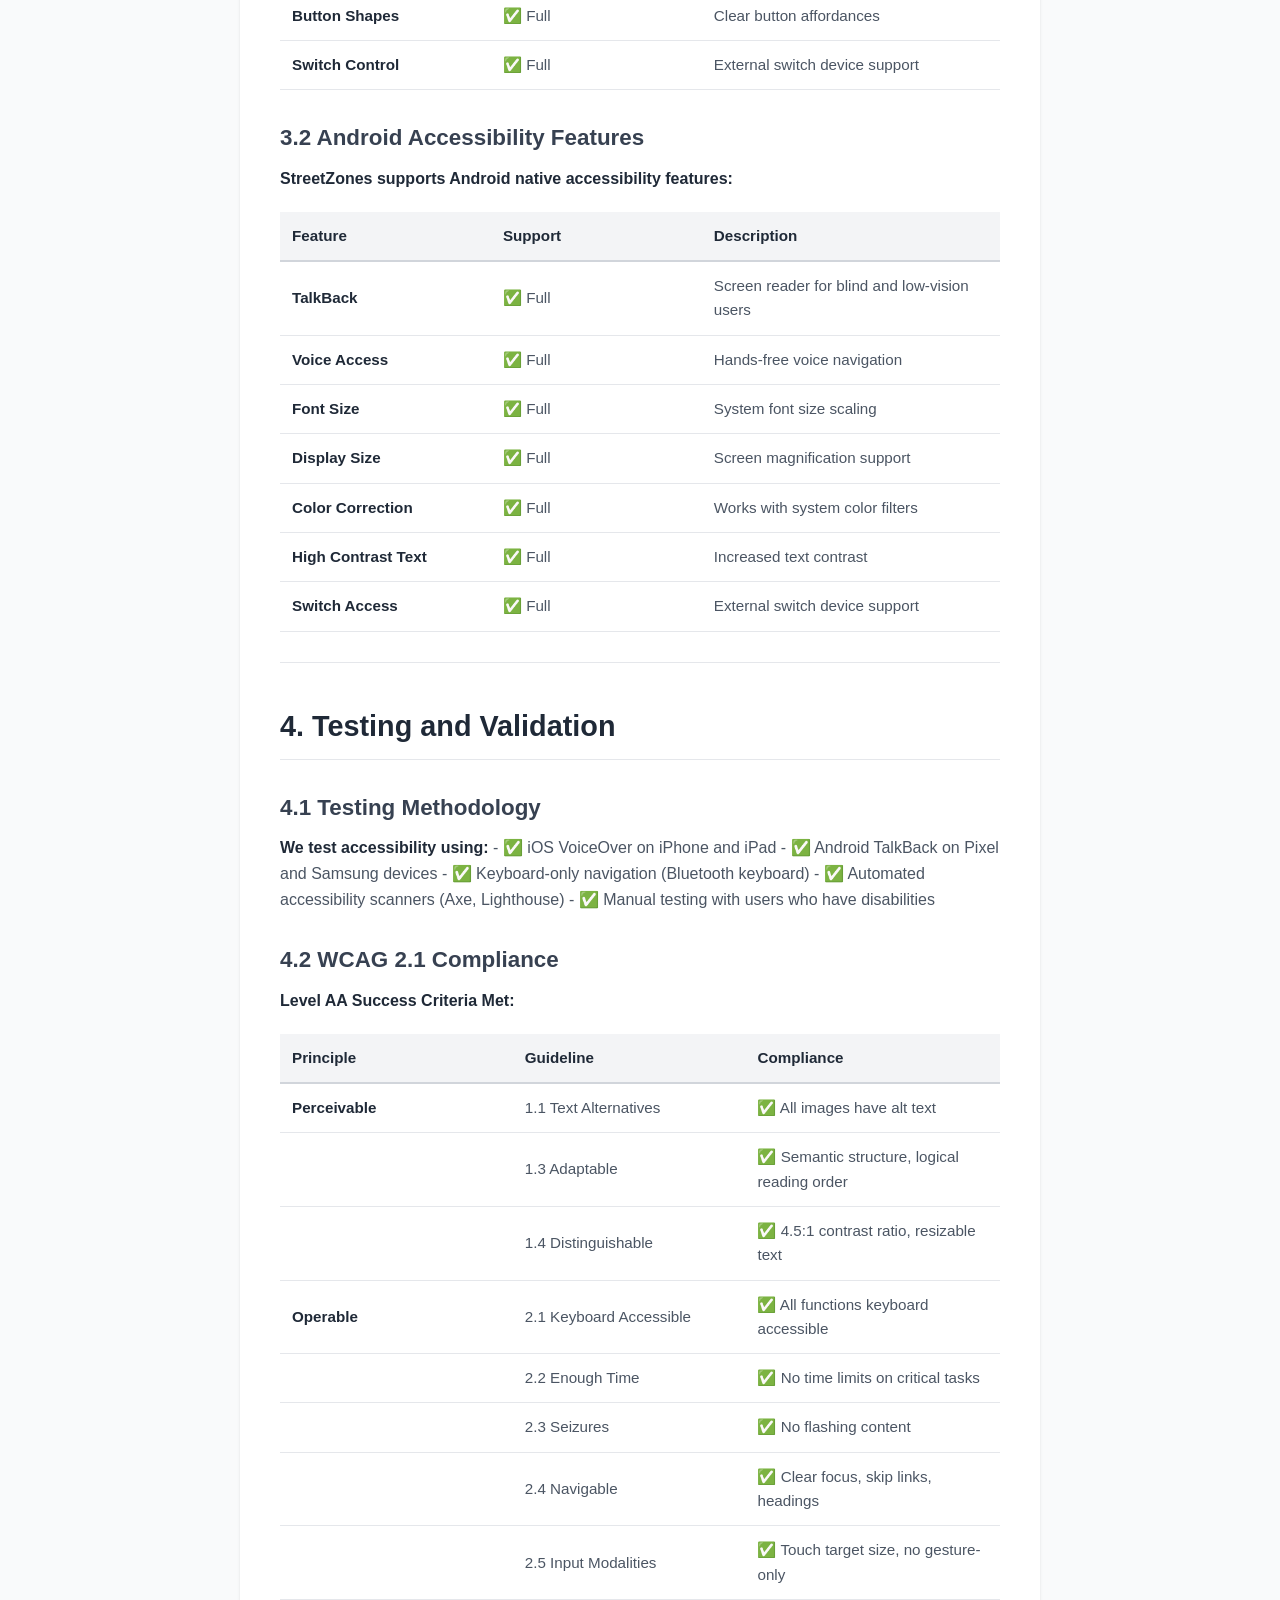
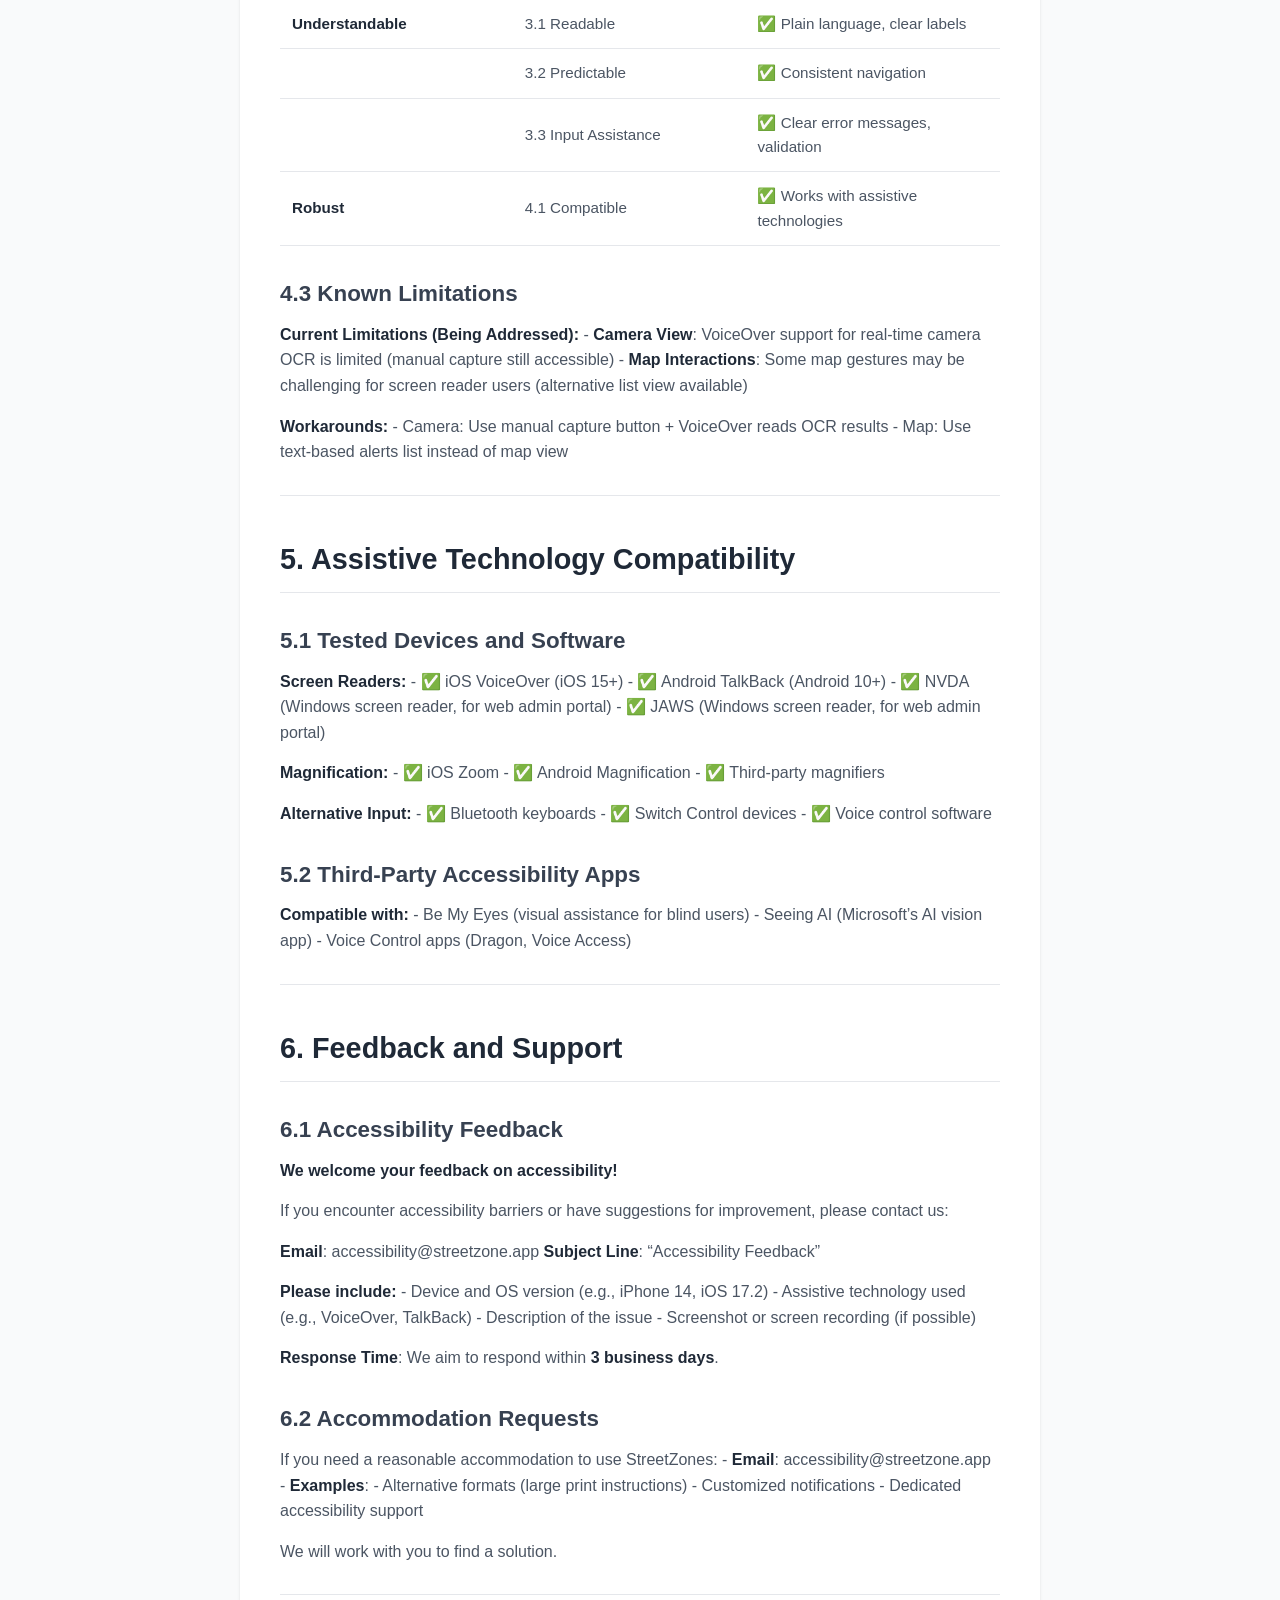
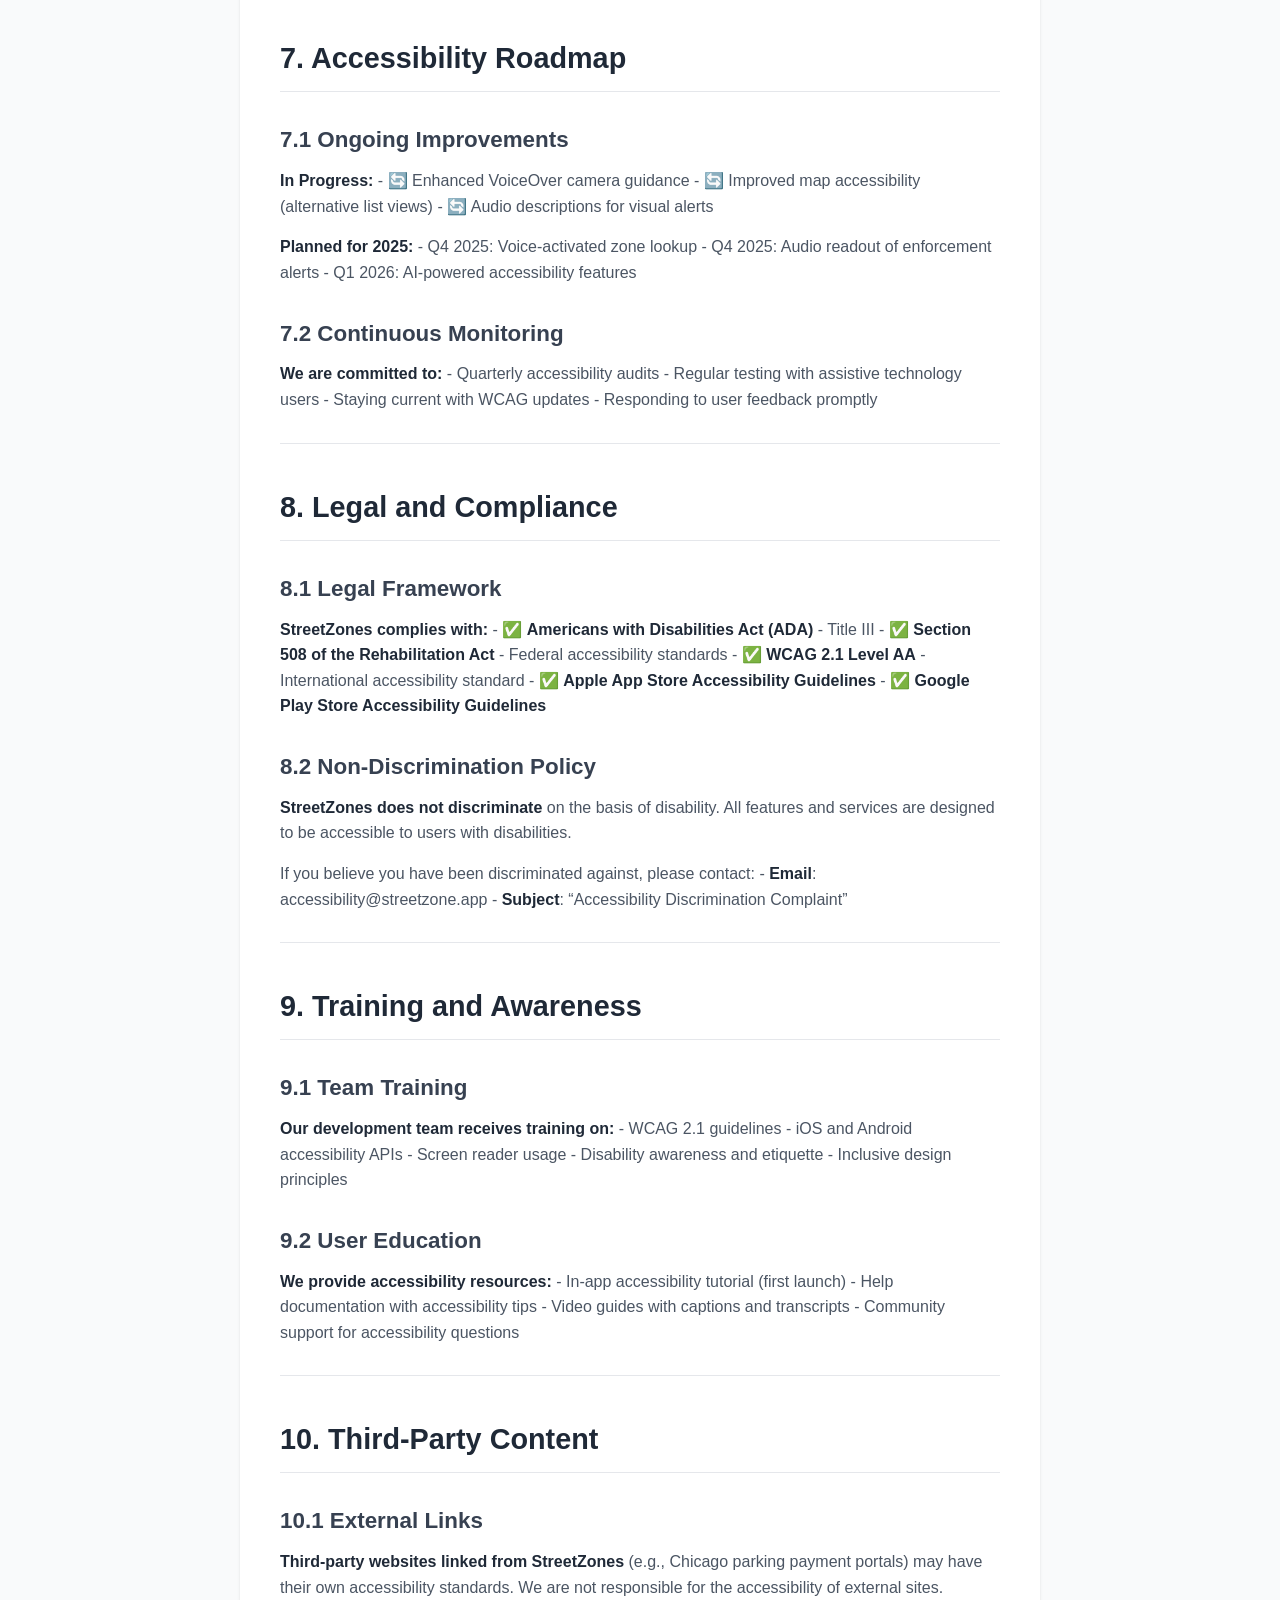
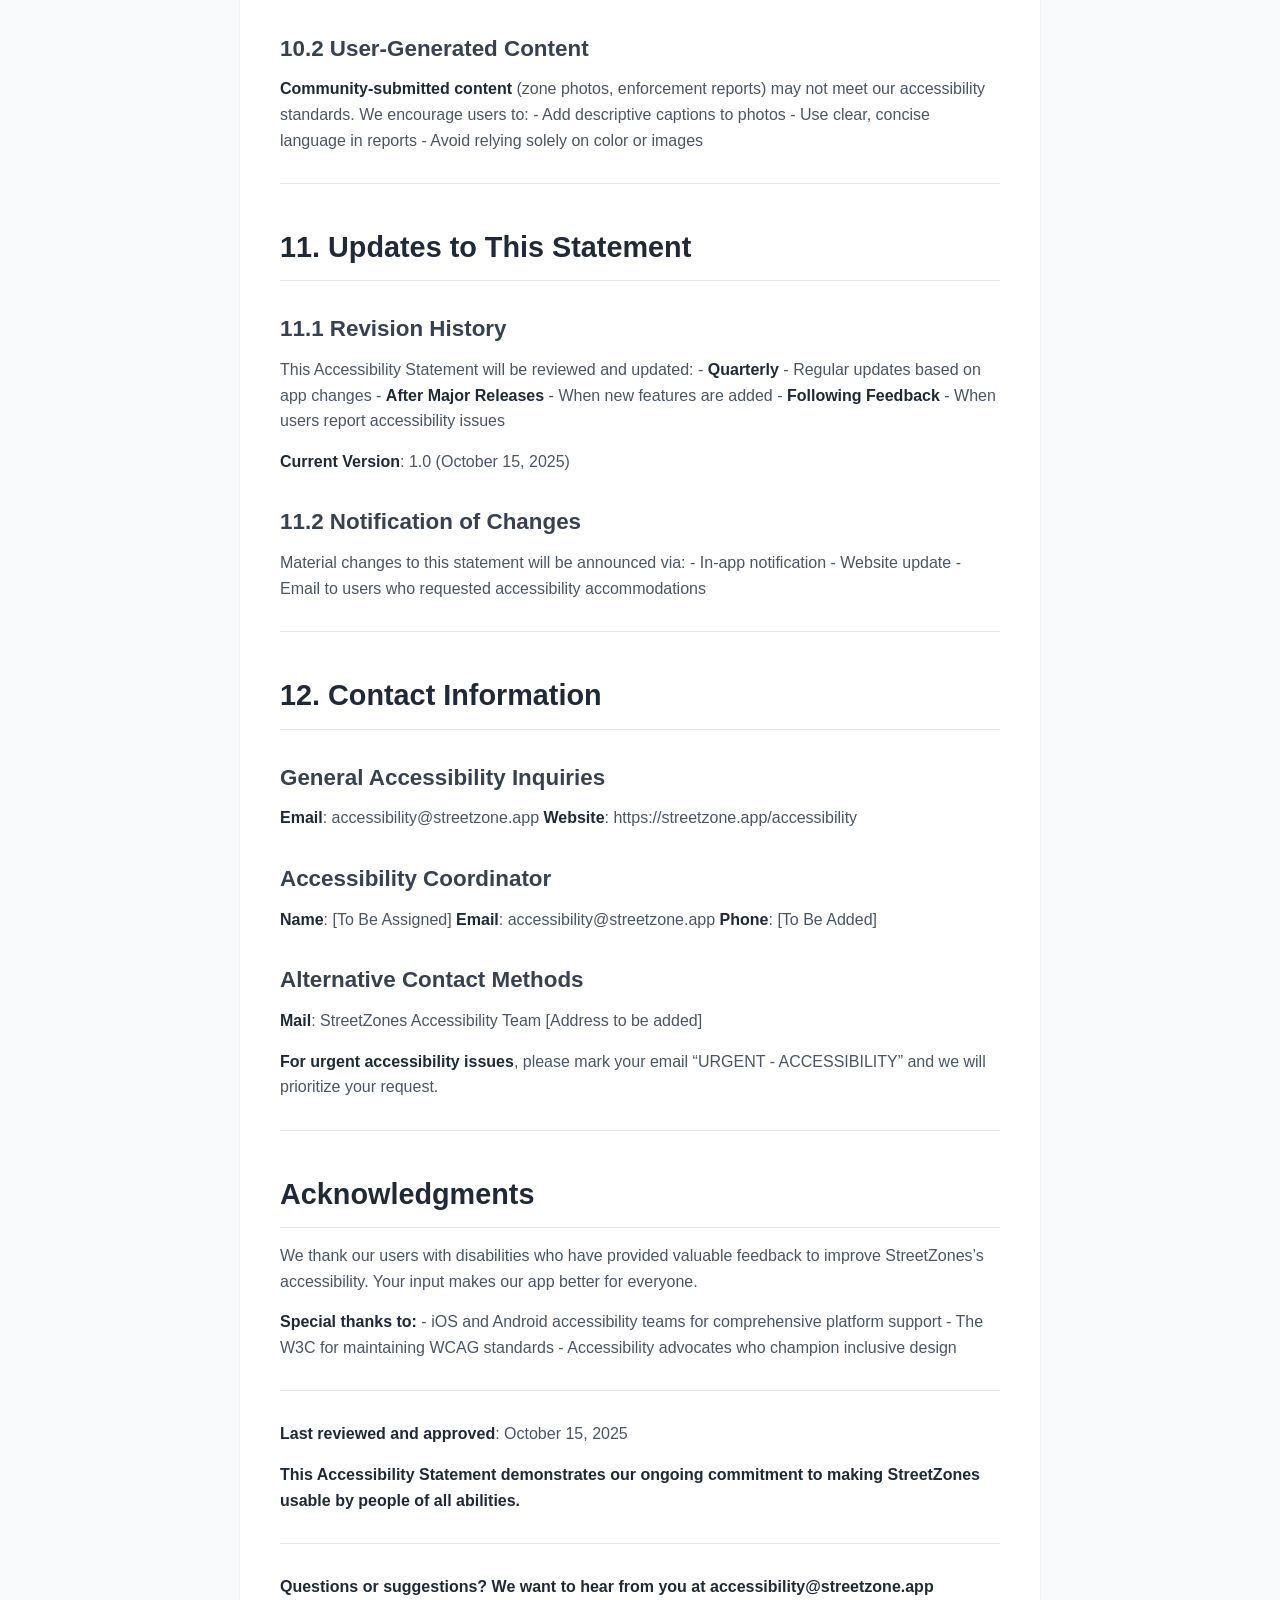
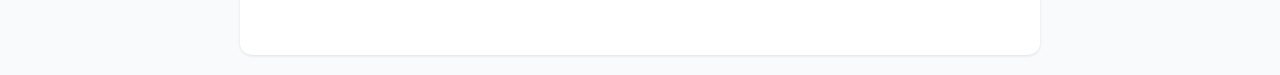
==== commit b11d0c11: "Mod: Name Branding" ====
--- a/accessibility.html
+++ b/accessibility.html
@@ -33,8 +33,6 @@
 <header id="title-block-header">
 <h1 class="title">Accessibility Statement - StreetZones</h1>
 </header>
-<h1 id="accessibility-statement-for-streetzone">Accessibility Statement
-for StreetZones</h1>
 <p><strong>Effective Date</strong>: October 15, 2025 <strong>Last
 Updated</strong>: October 15, 2025 <strong>Version</strong>: 1.0
 <strong>WCAG Level</strong>: AA Compliant</p>
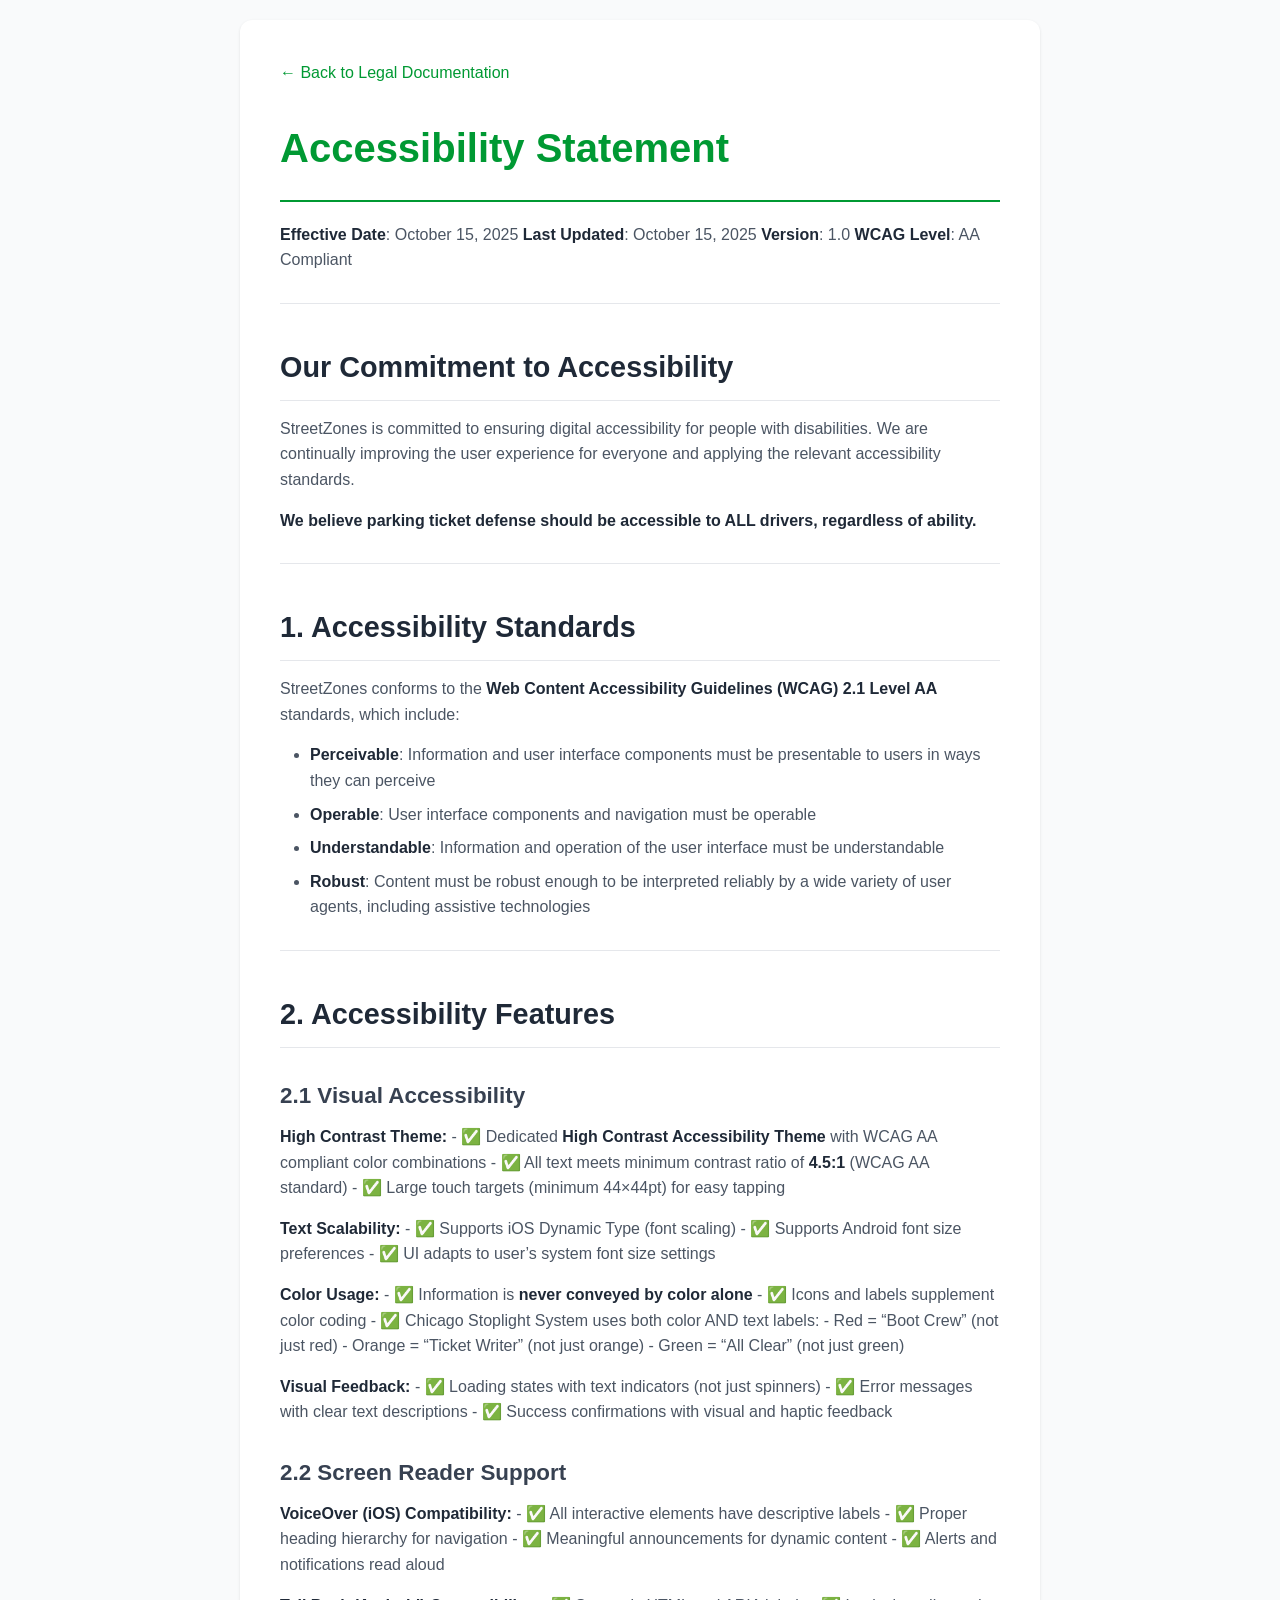
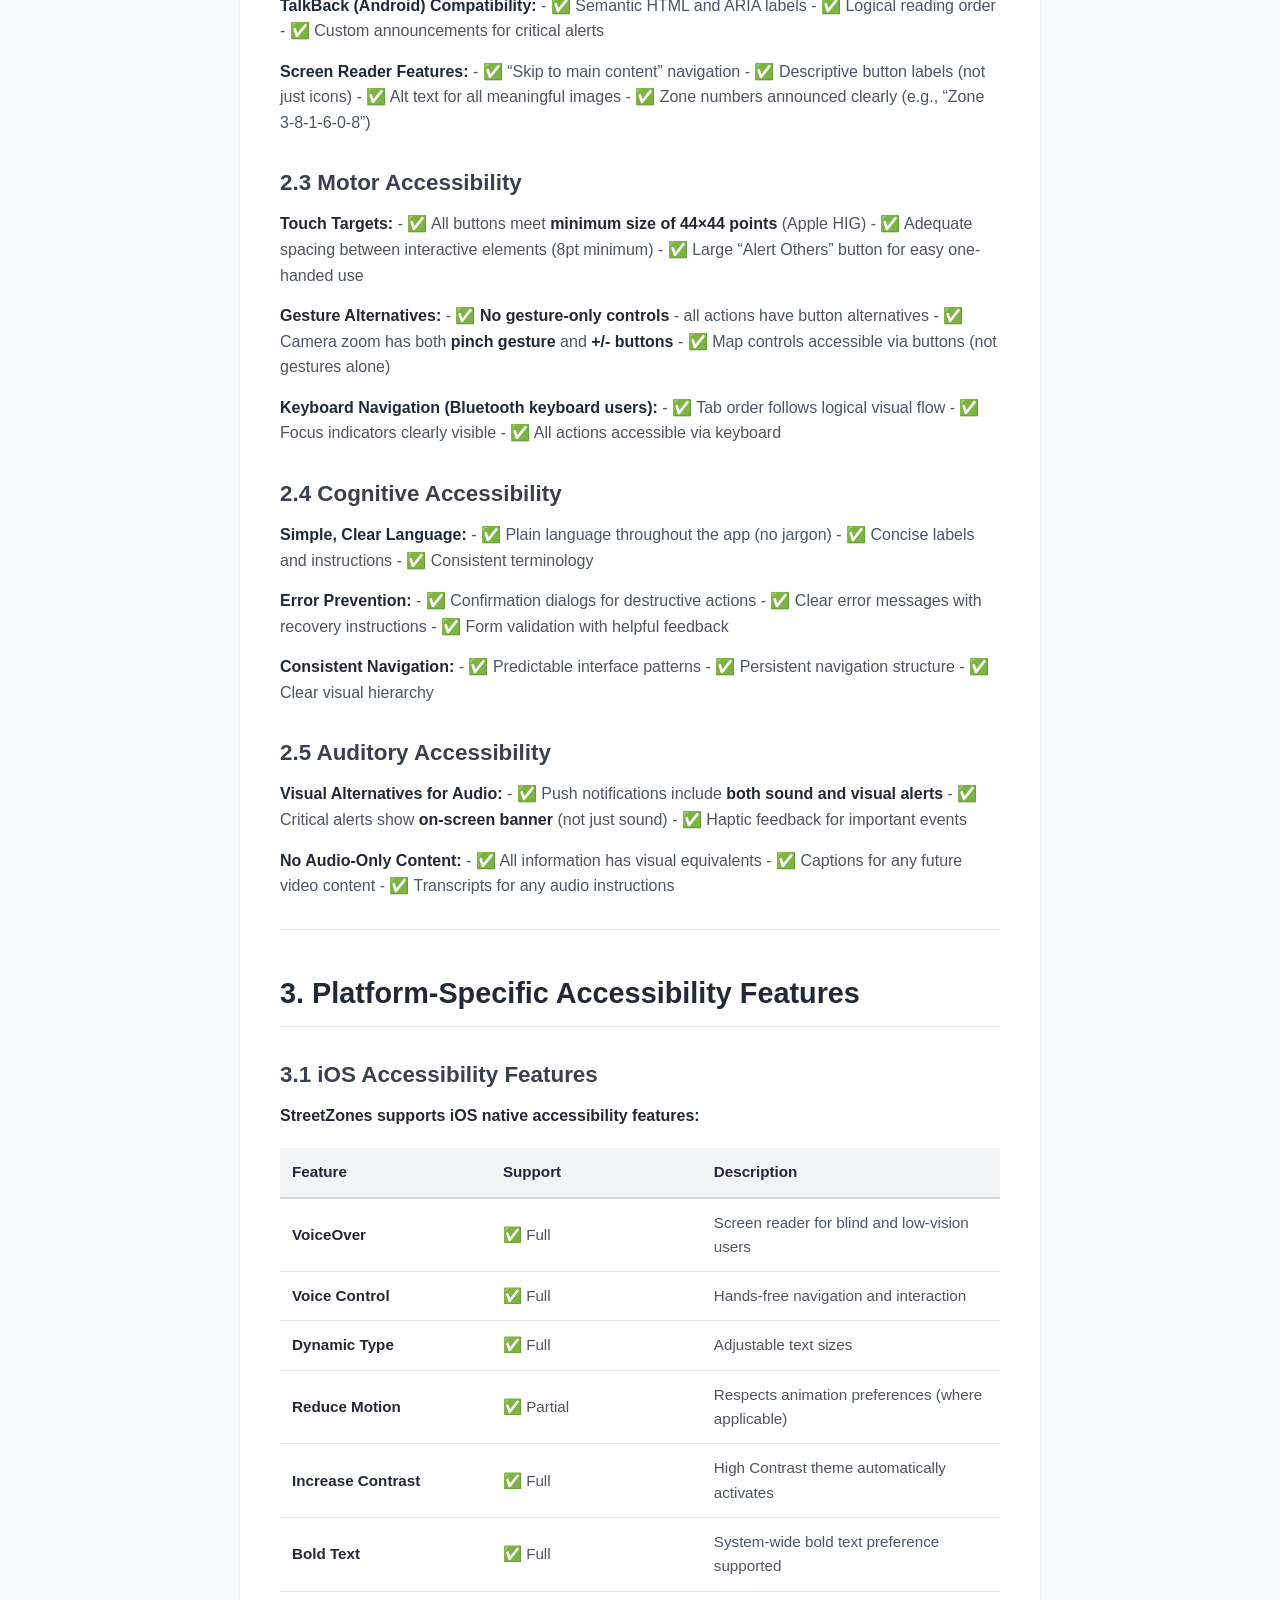
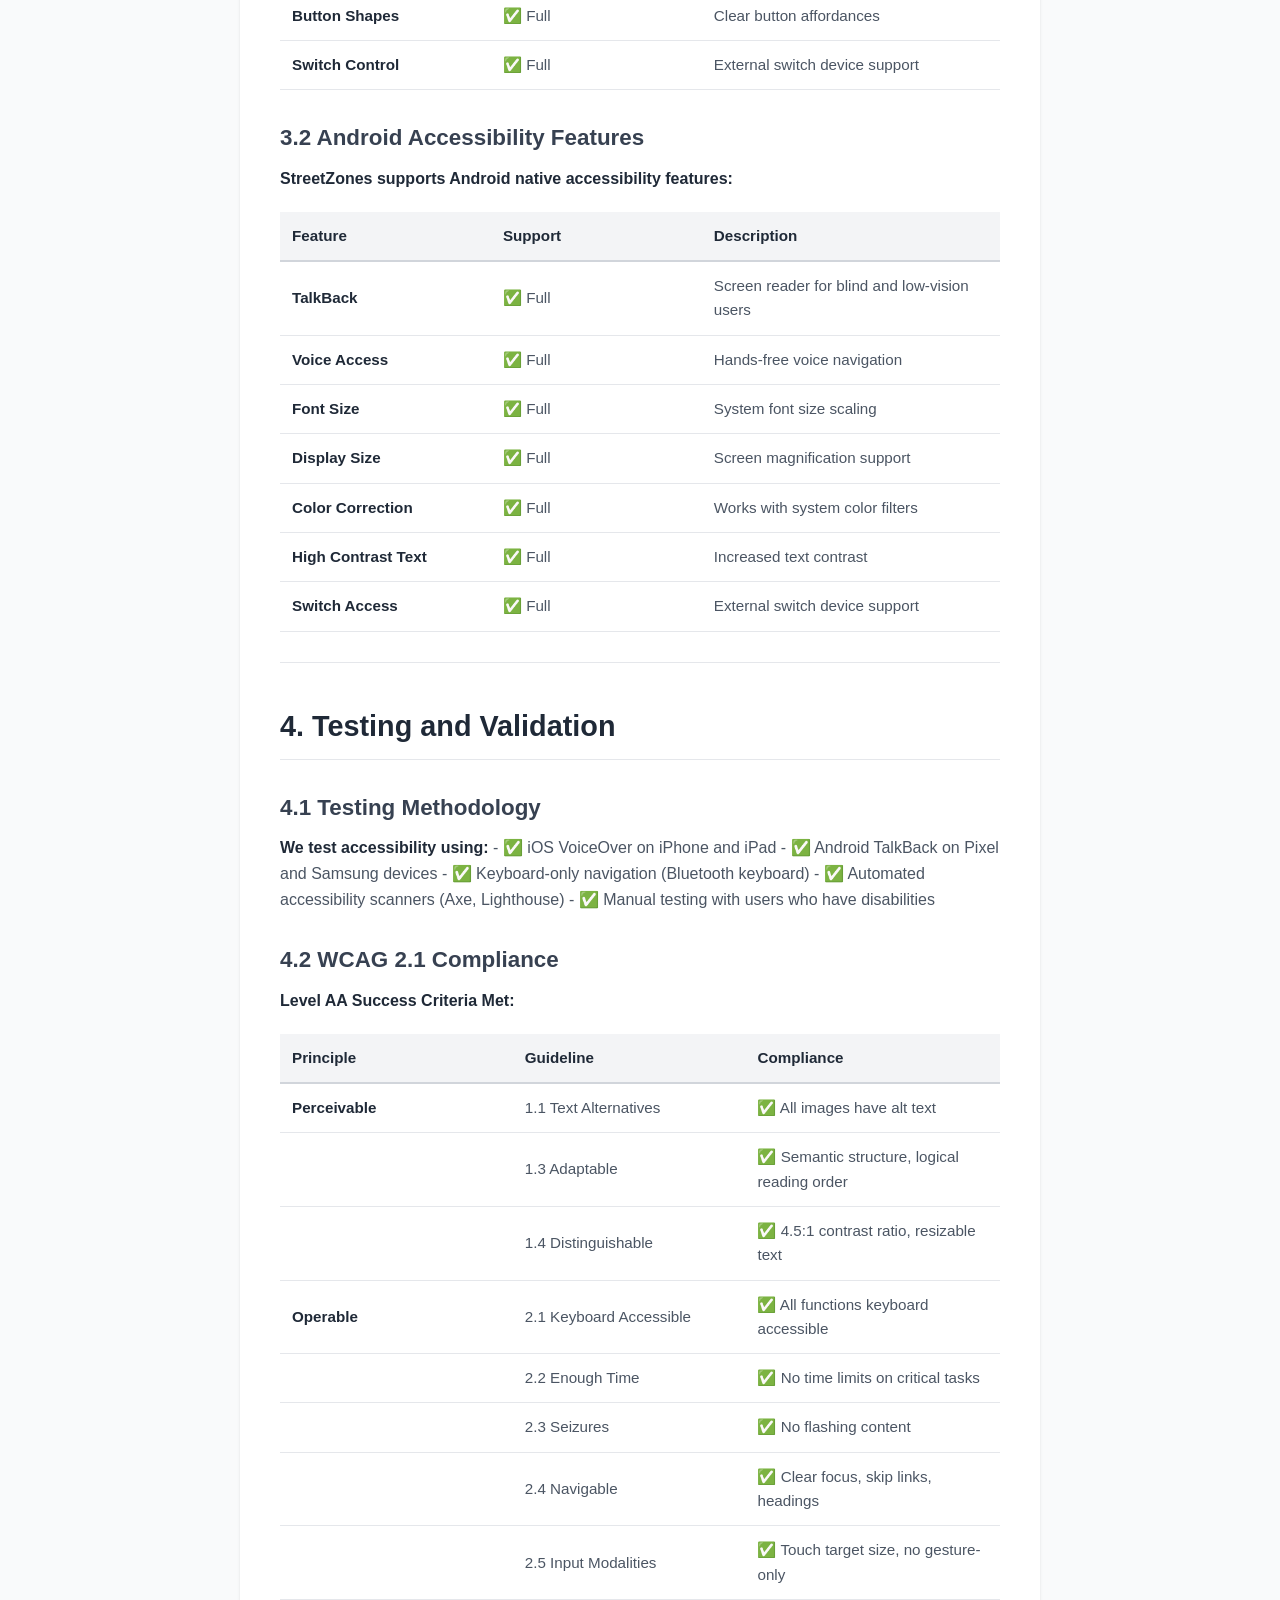
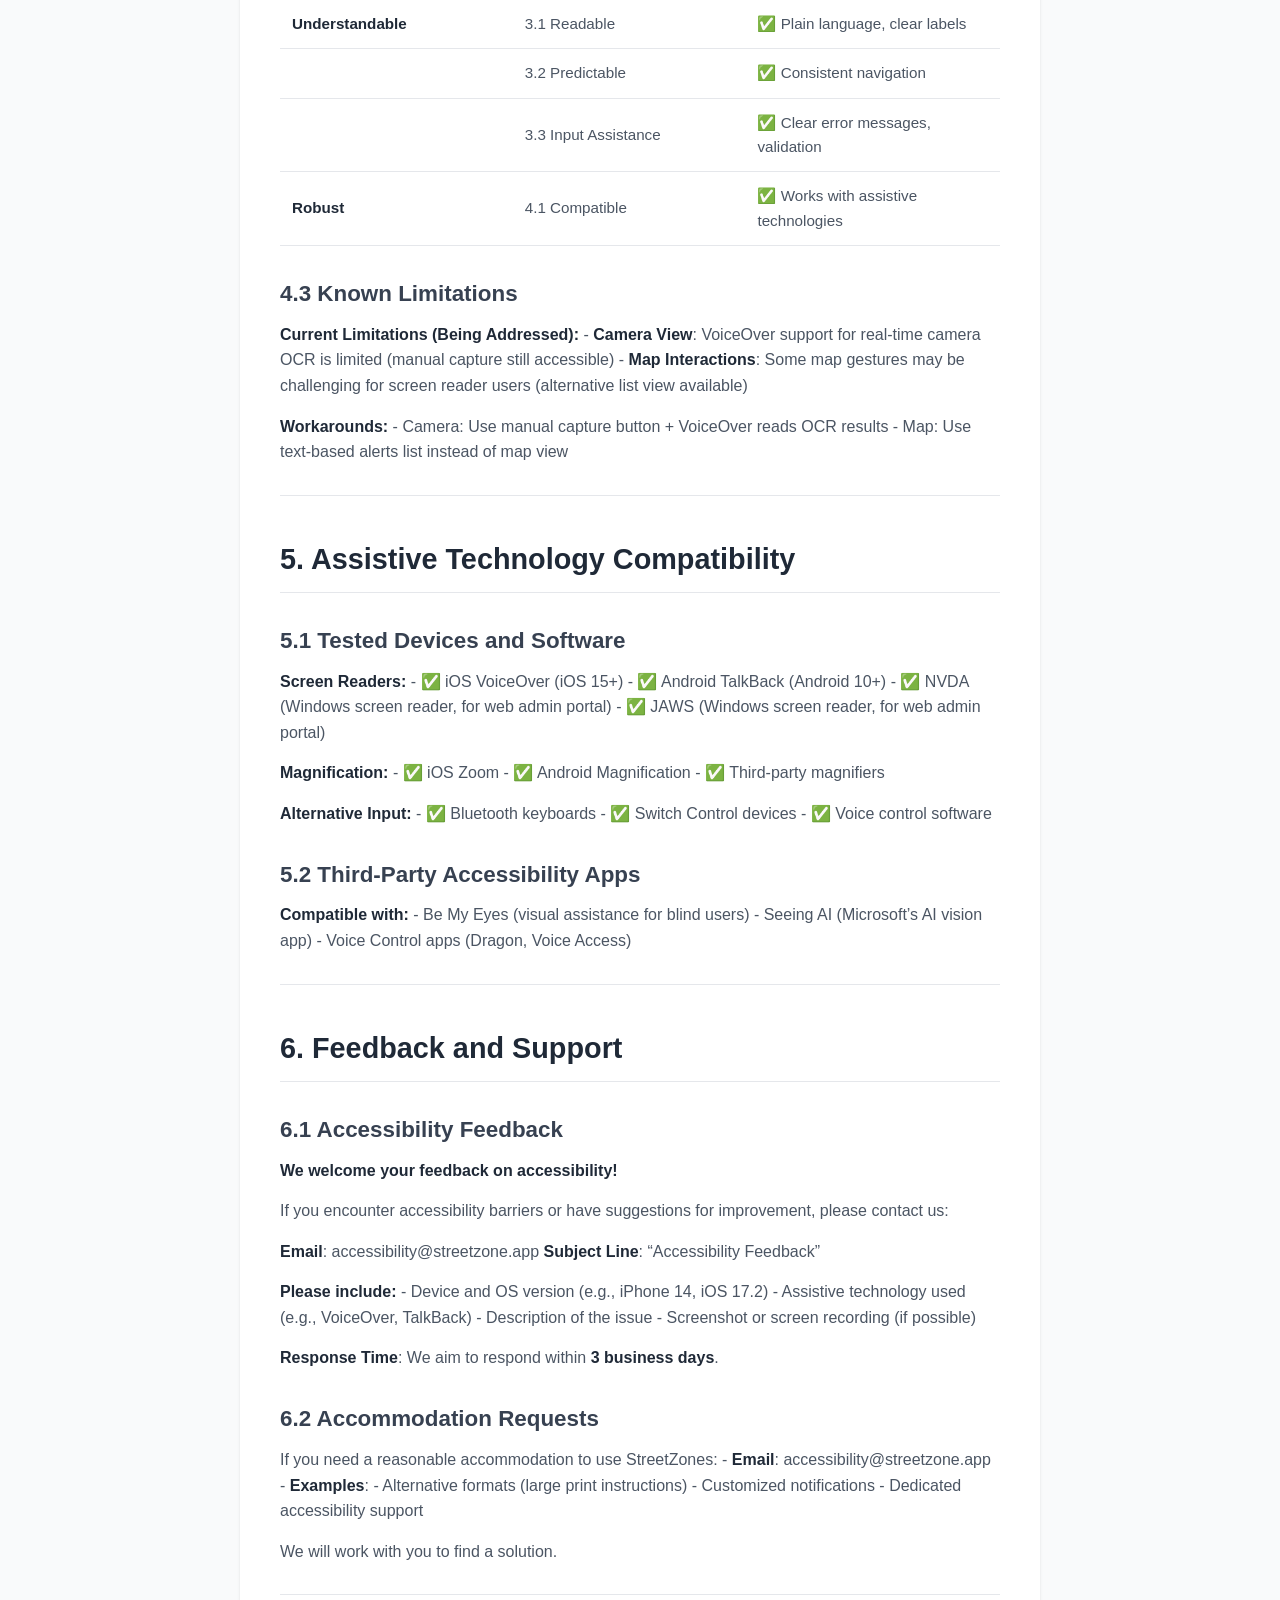
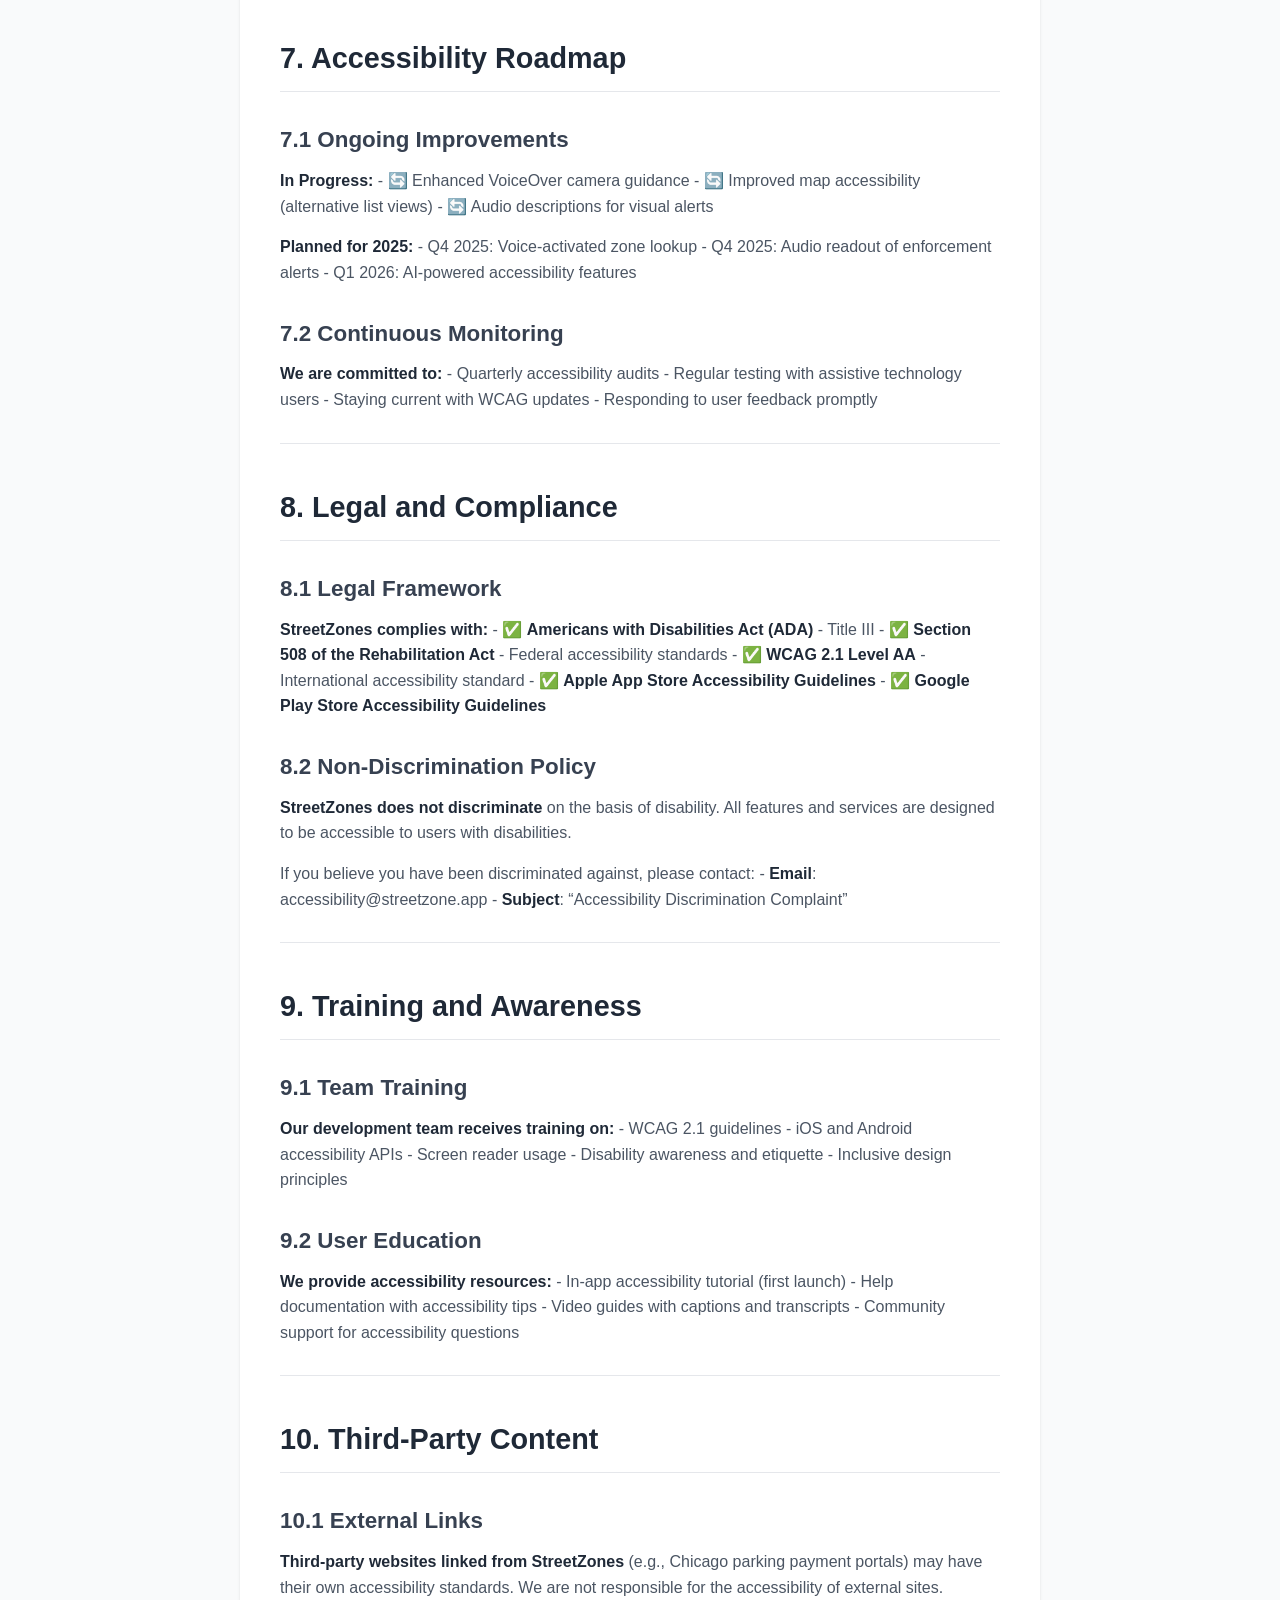
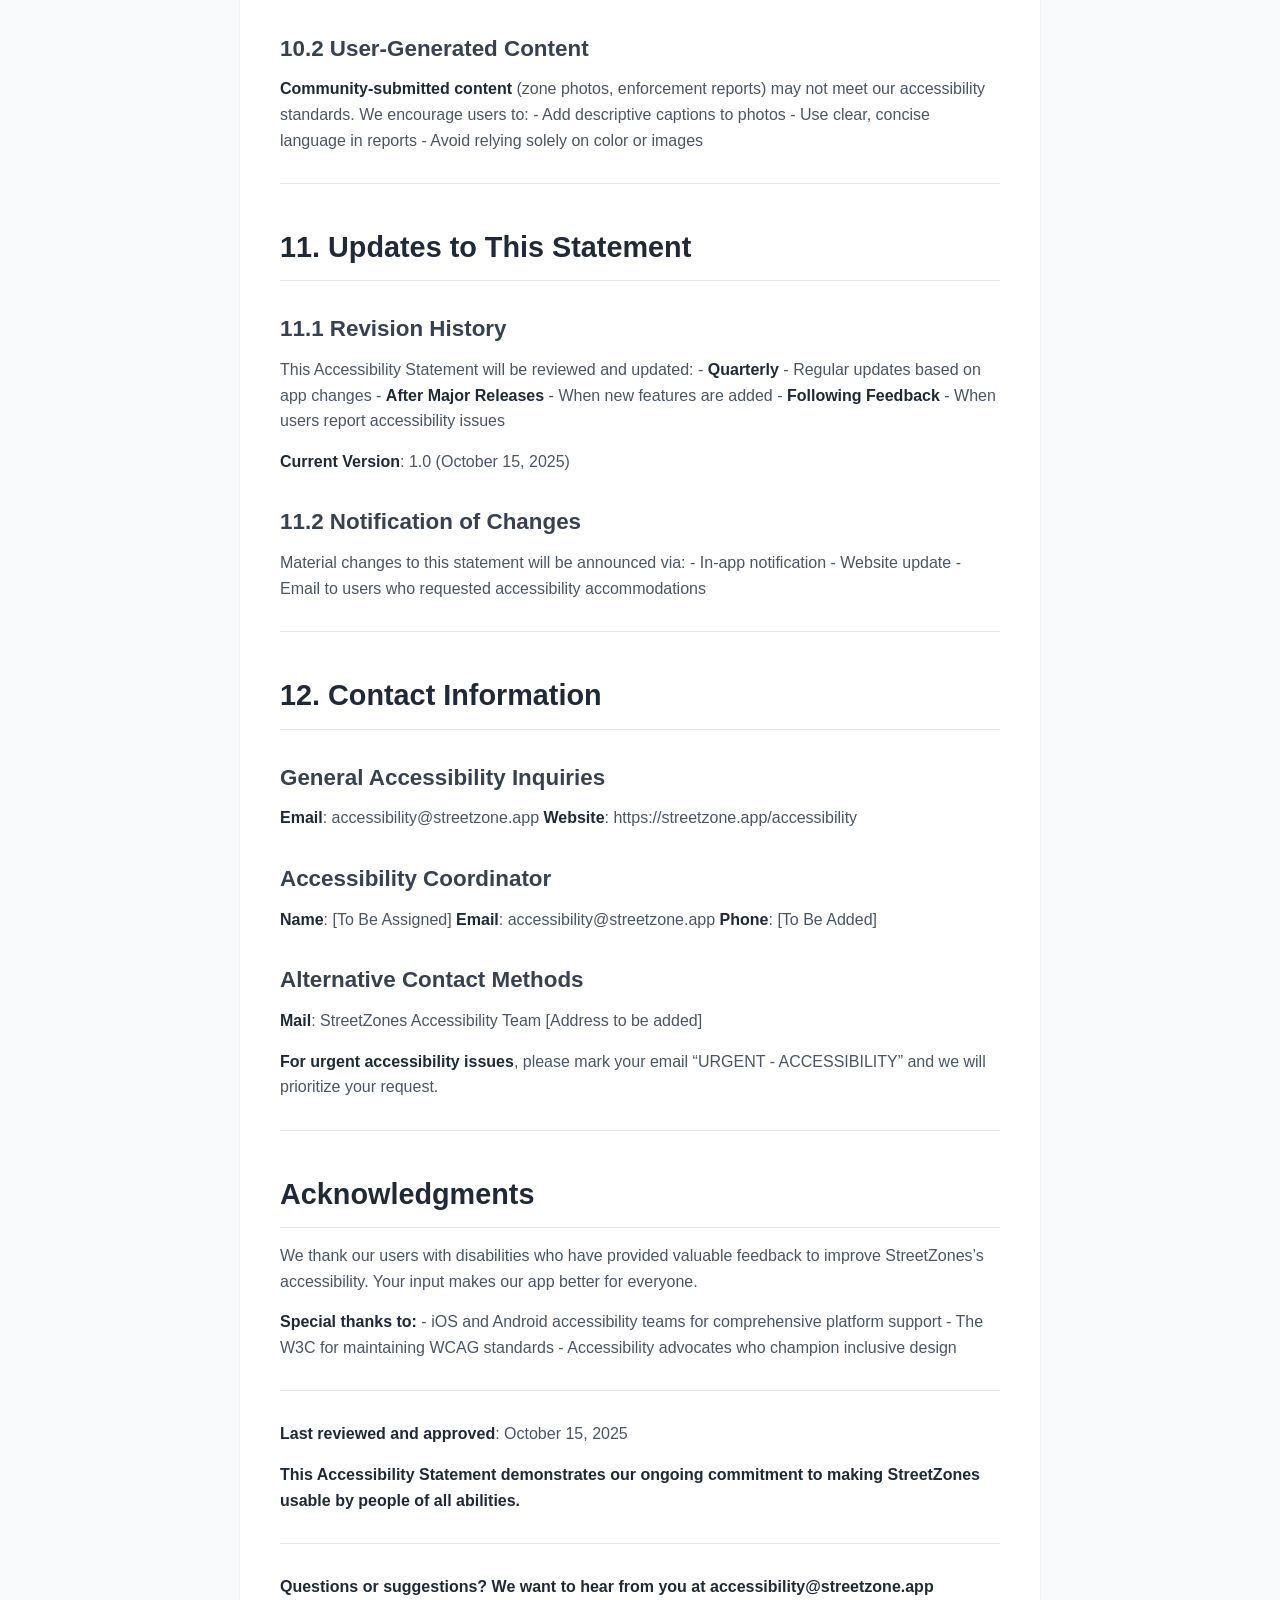
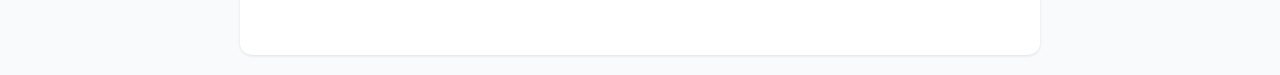
==== commit 4c24eafd: "Mod: Simplify headers of legal docs" ====
--- a/accessibility.html
+++ b/accessibility.html
@@ -31,7 +31,7 @@
 <div class="container">
 <a href="index.html" class="back-link">← Back to Legal Documentation</a>
 <header id="title-block-header">
-<h1 class="title">Accessibility Statement - StreetZones</h1>
+<h1 class="title">Accessibility Statement</h1>
 </header>
 <p><strong>Effective Date</strong>: October 15, 2025 <strong>Last
 Updated</strong>: October 15, 2025 <strong>Version</strong>: 1.0
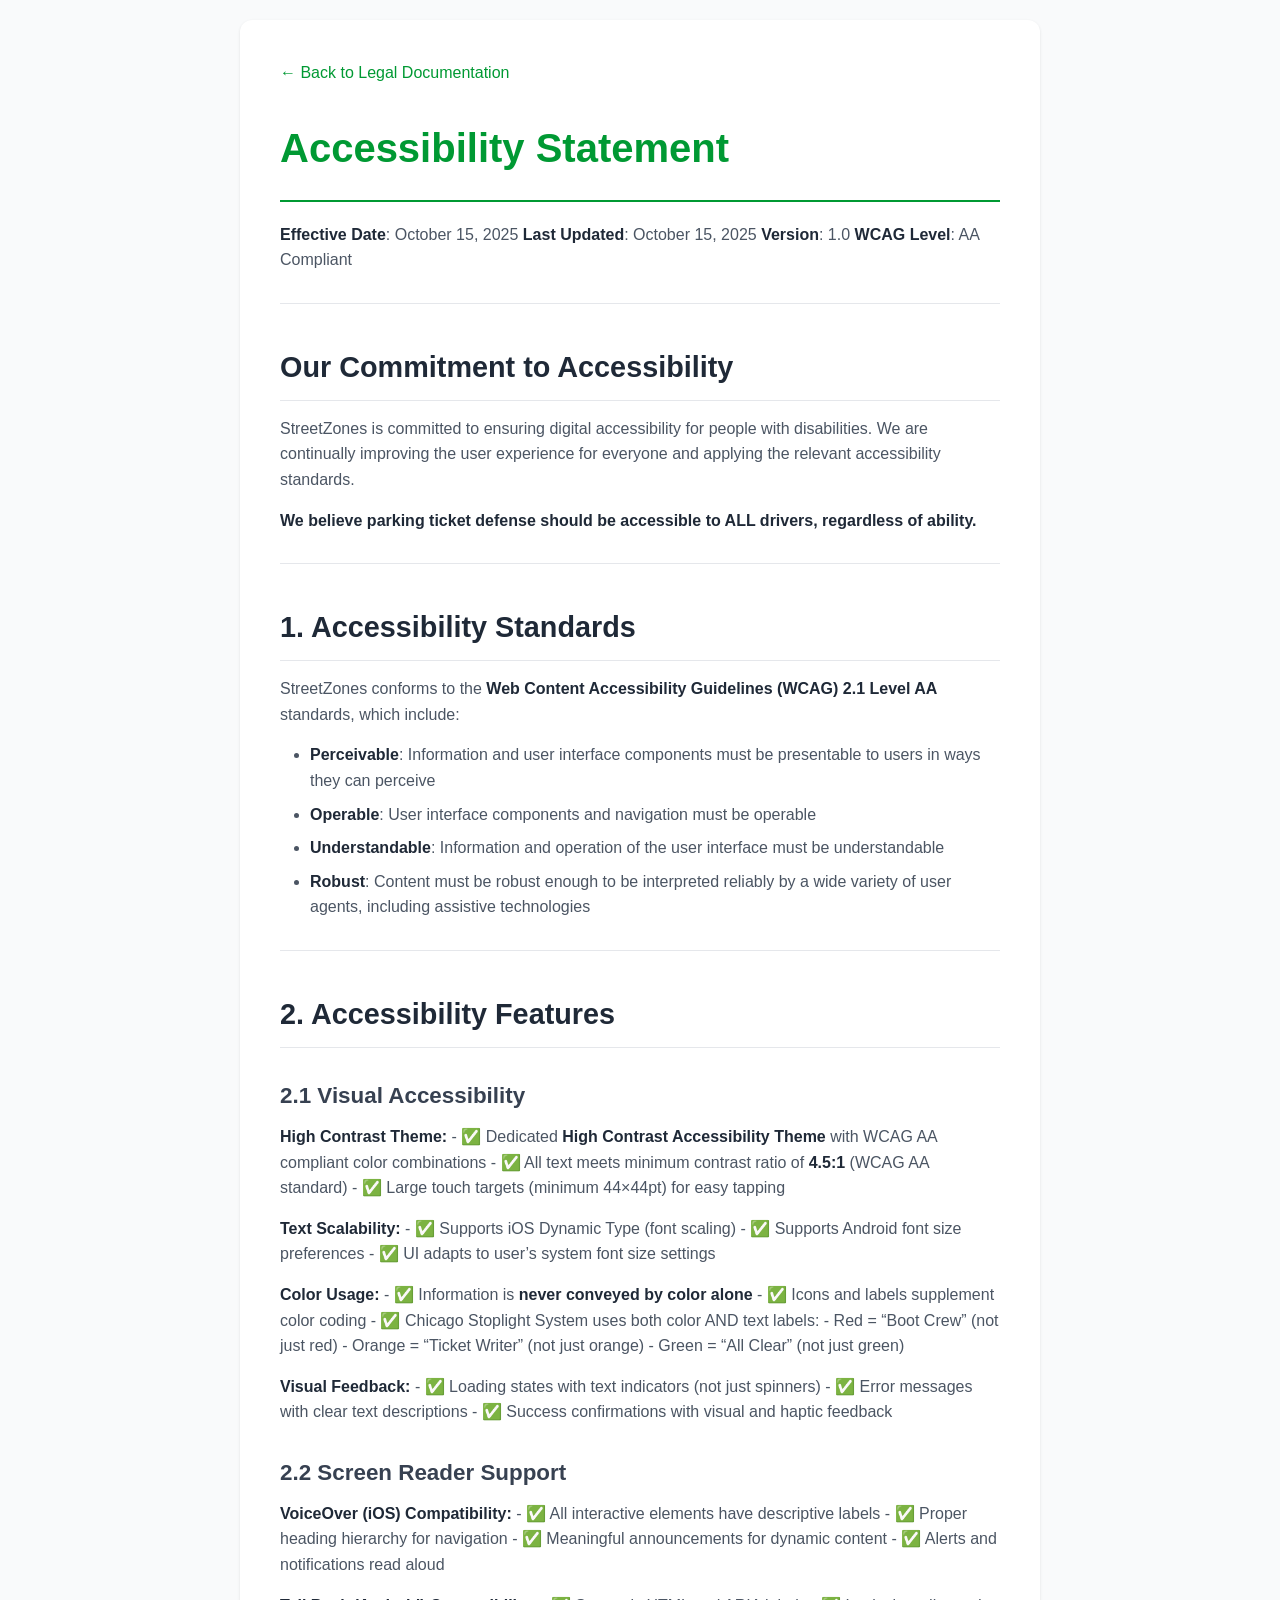
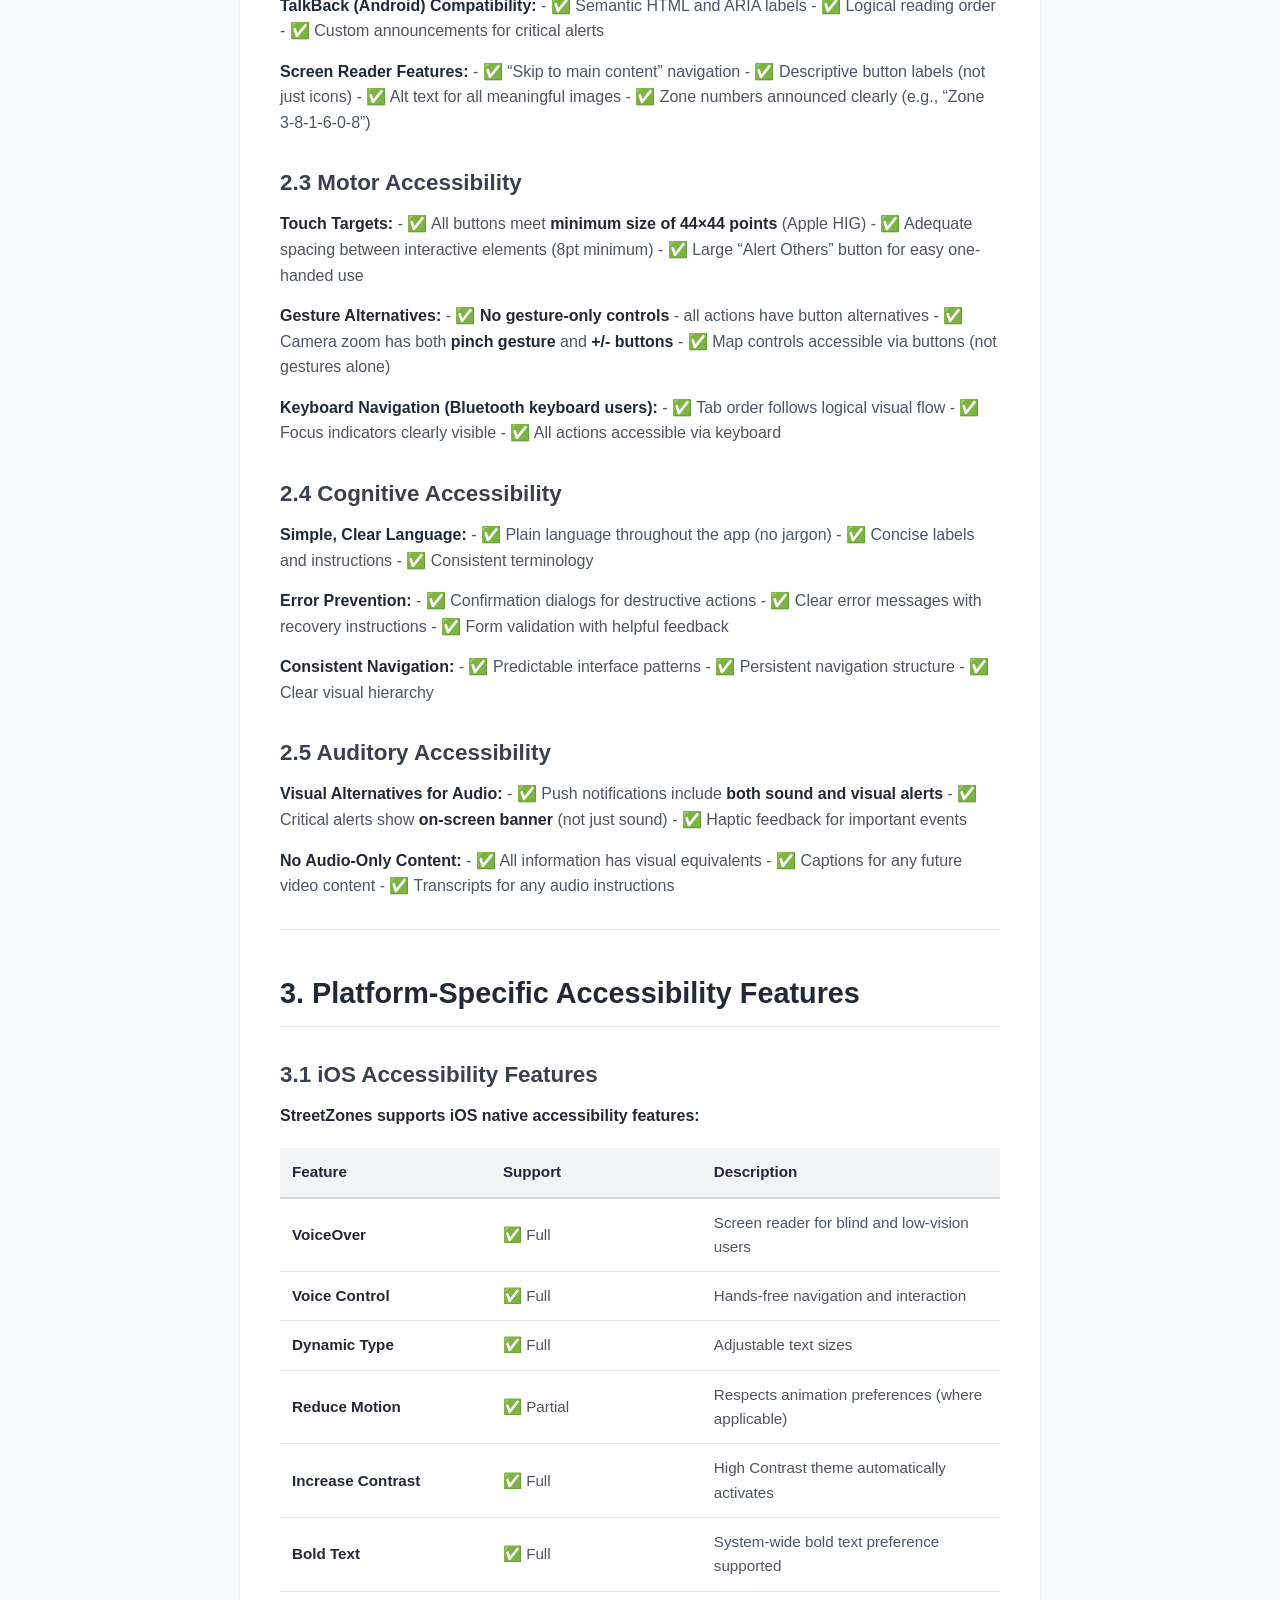
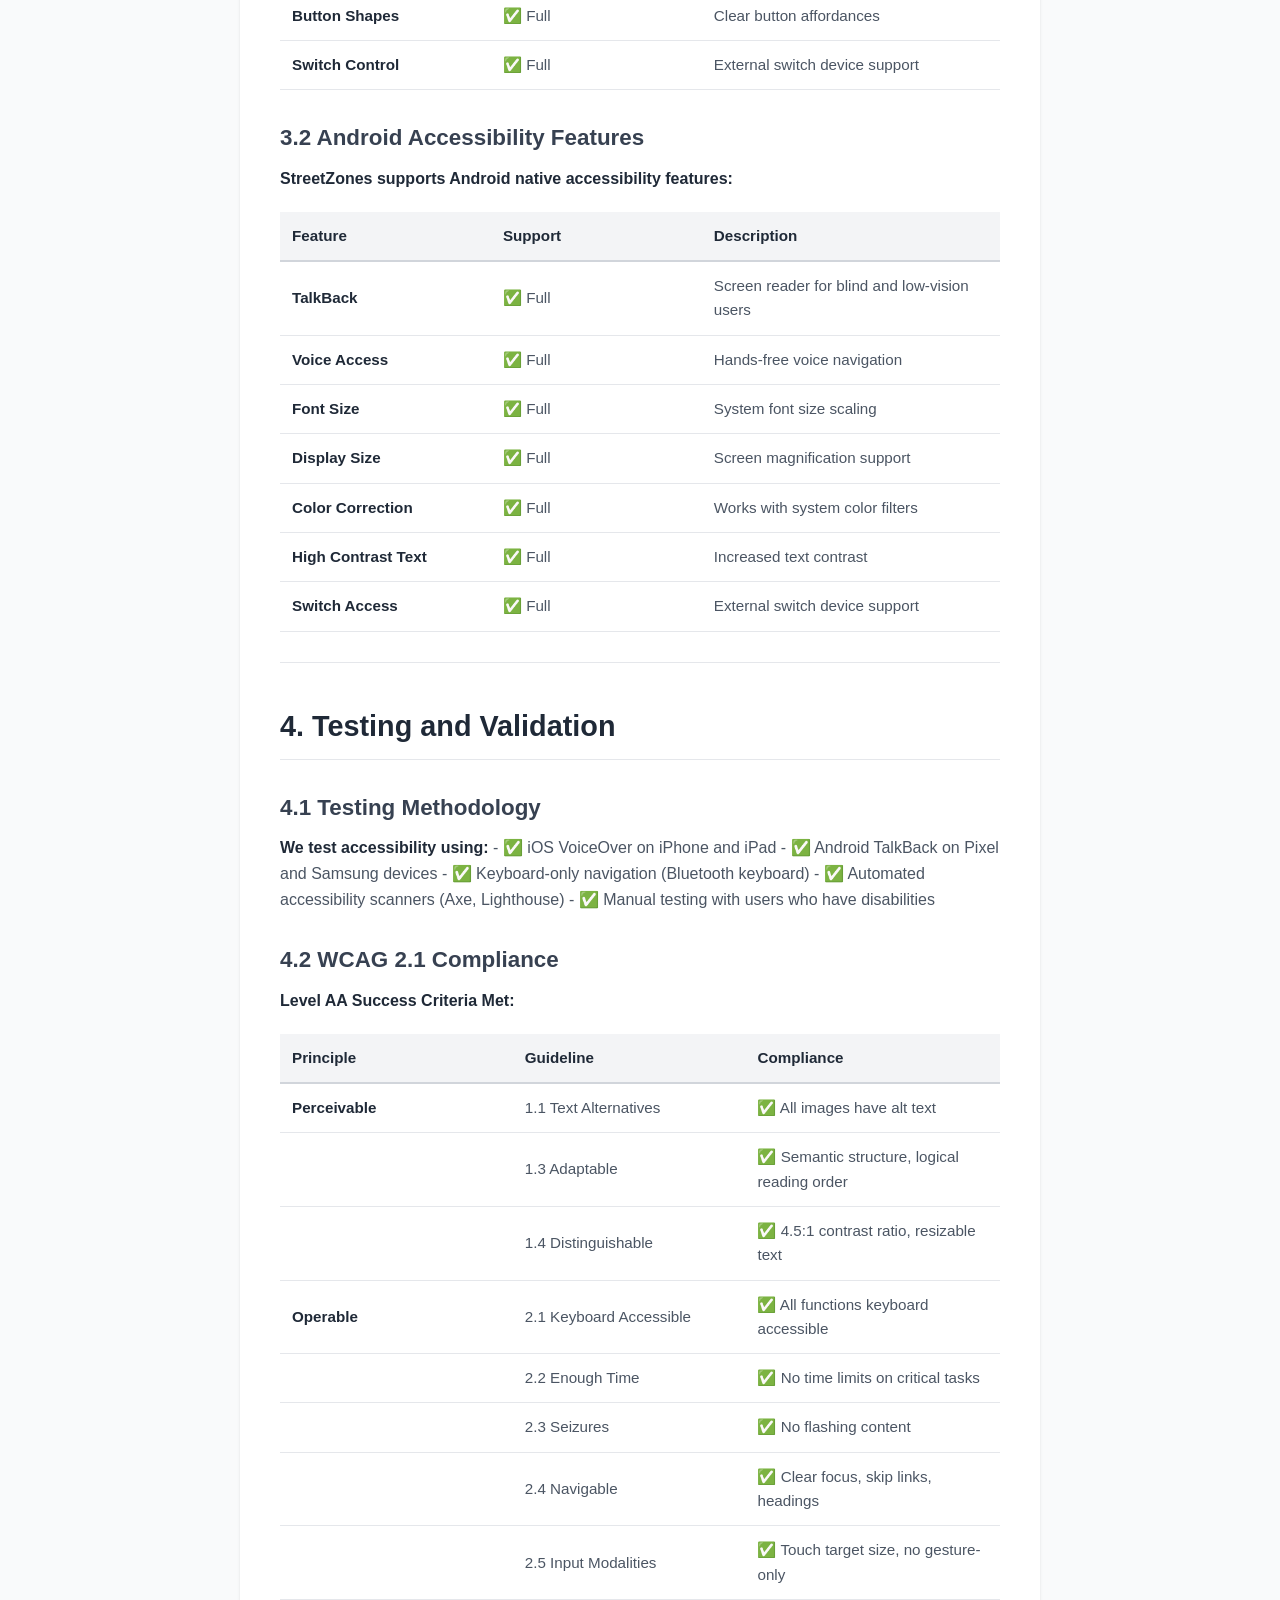
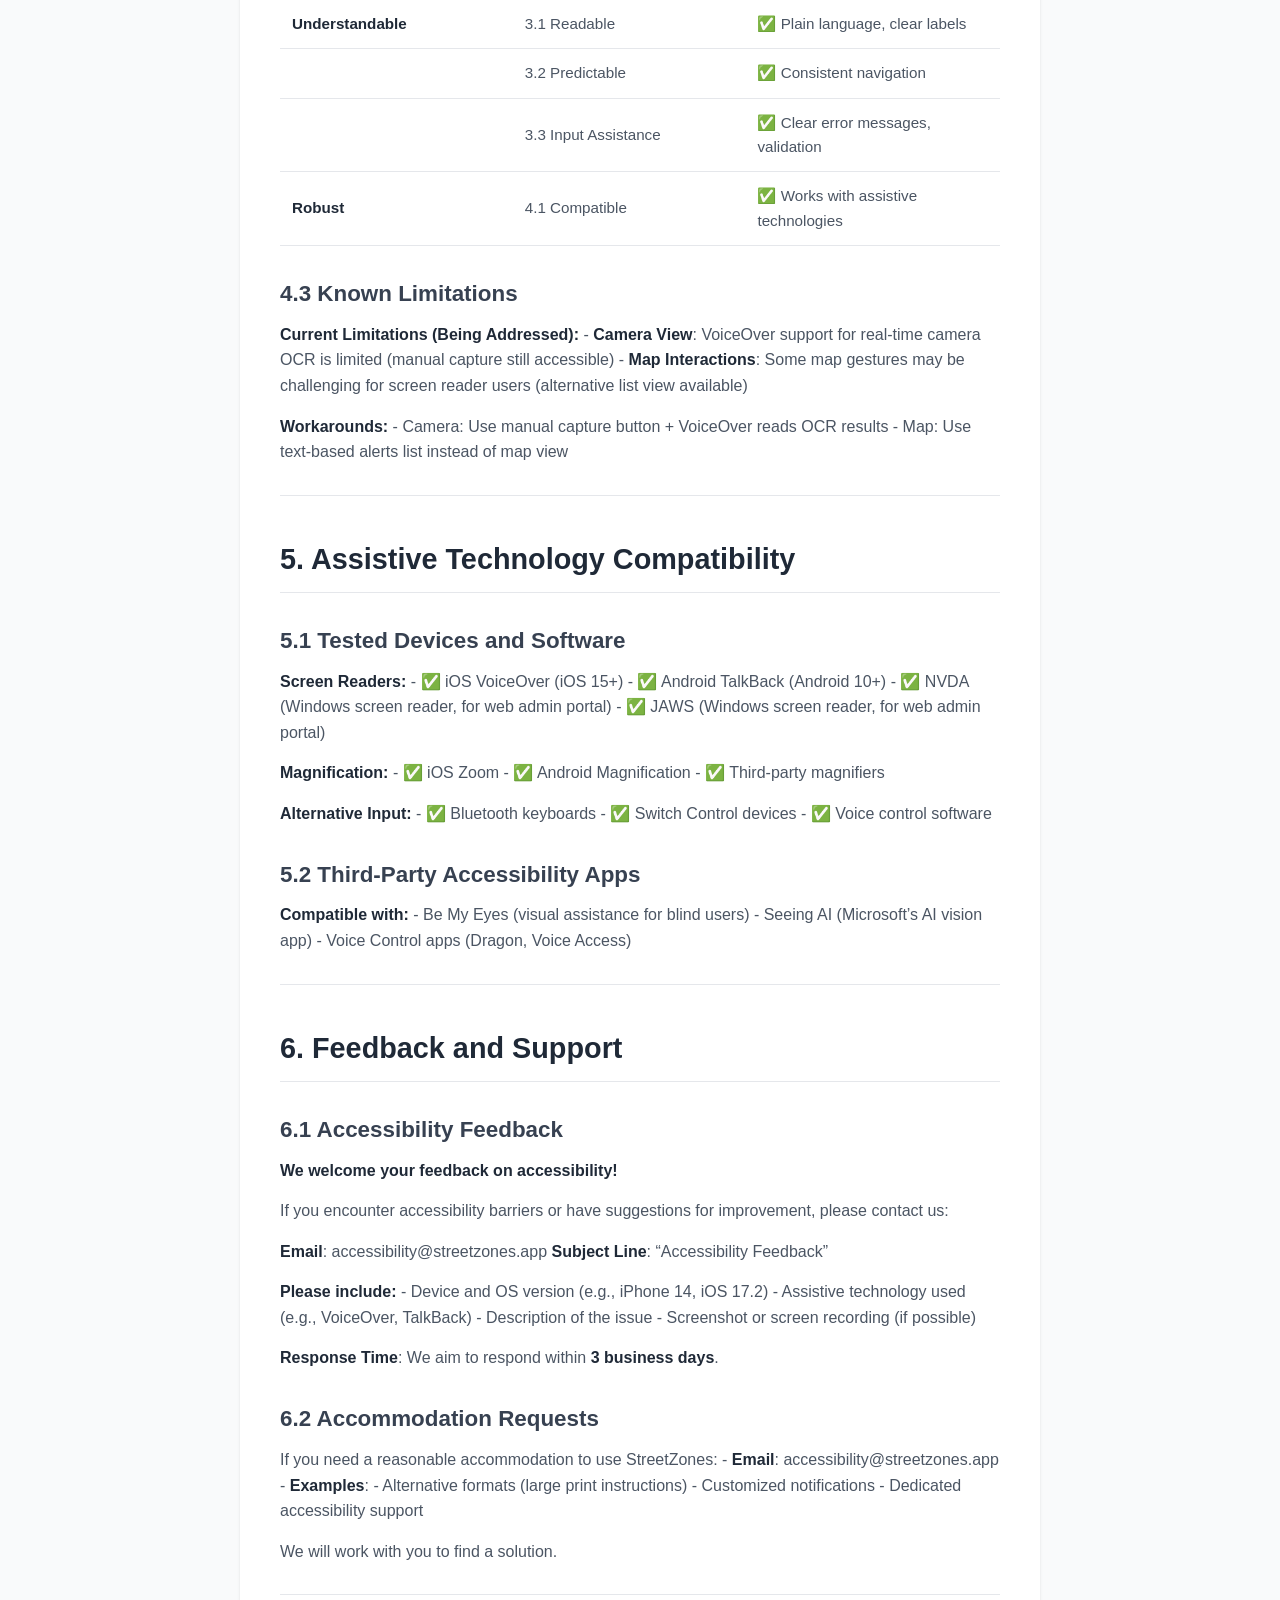
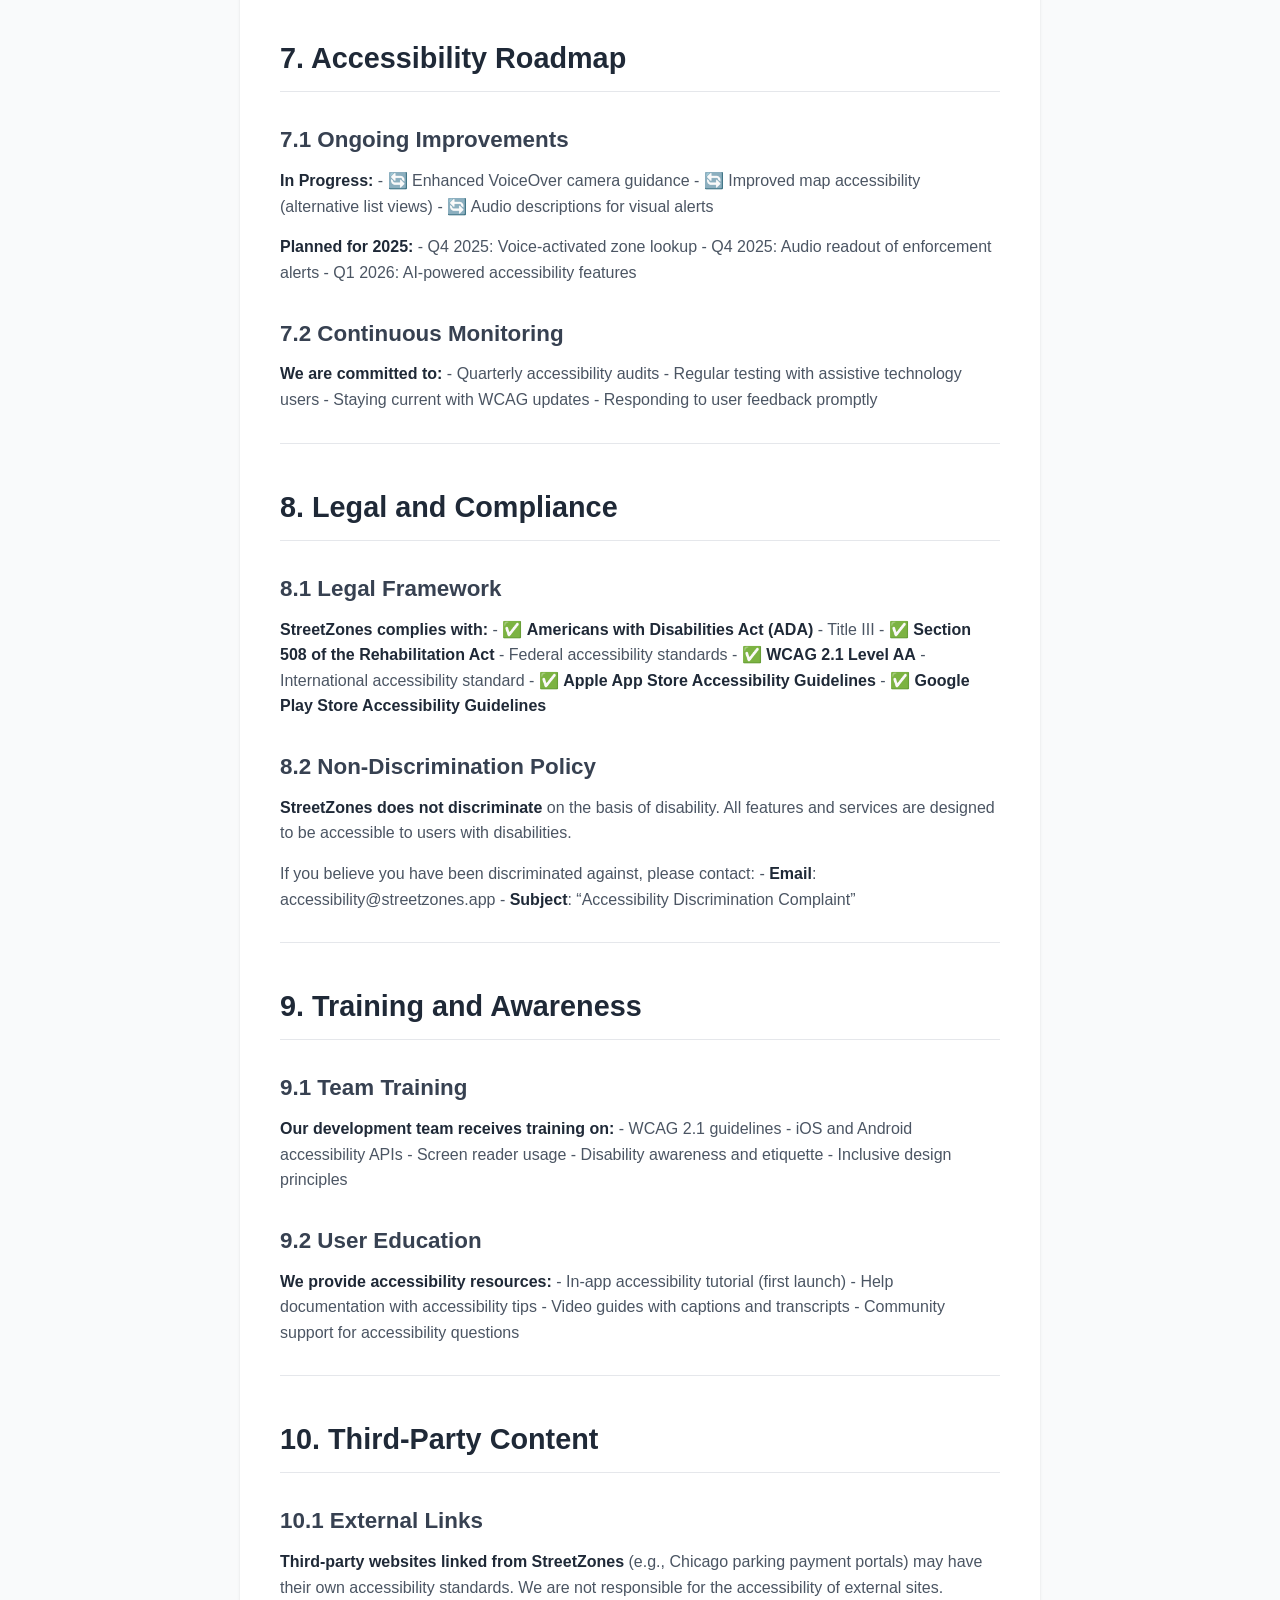
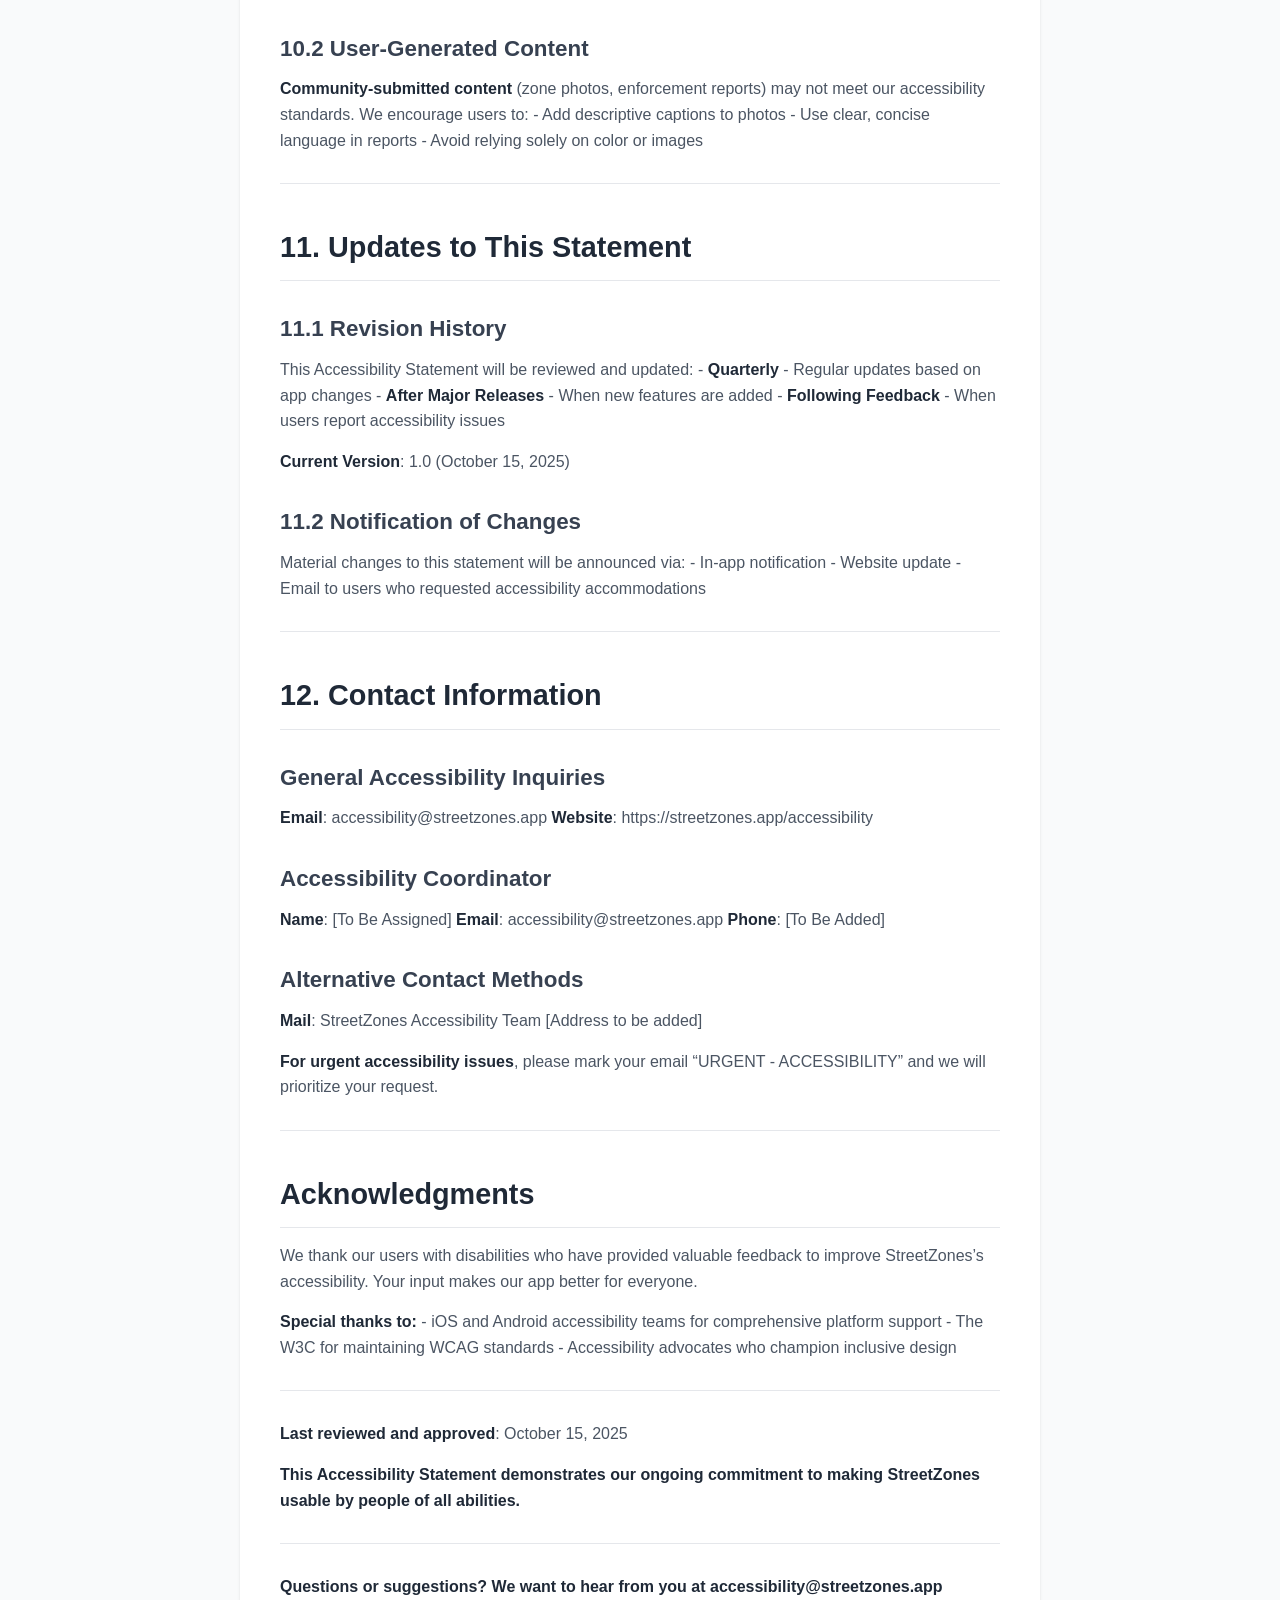
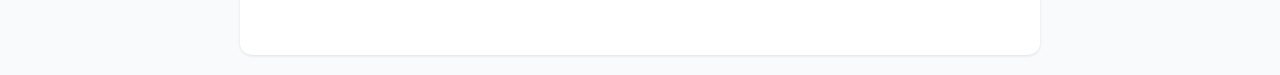
==== commit 5951b121: "MOD - domain name streetzones.app" ====
--- a/accessibility.html
+++ b/accessibility.html
@@ -358,7 +358,7 @@
 <p><strong>We welcome your feedback on accessibility!</strong></p>
 <p>If you encounter accessibility barriers or have suggestions for
 improvement, please contact us:</p>
-<p><strong>Email</strong>: accessibility@streetzone.app <strong>Subject
+<p><strong>Email</strong>: accessibility@streetzones.app <strong>Subject
 Line</strong>: “Accessibility Feedback”</p>
 <p><strong>Please include:</strong> - Device and OS version (e.g.,
 iPhone 14, iOS 17.2) - Assistive technology used (e.g., VoiceOver,
@@ -368,7 +368,7 @@
 business days</strong>.</p>
 <h3 id="accommodation-requests">6.2 Accommodation Requests</h3>
 <p>If you need a reasonable accommodation to use StreetZones: -
-<strong>Email</strong>: accessibility@streetzone.app -
+<strong>Email</strong>: accessibility@streetzones.app -
 <strong>Examples</strong>: - Alternative formats (large print
 instructions) - Customized notifications - Dedicated accessibility
 support</p>
@@ -400,7 +400,7 @@
 disability. All features and services are designed to be accessible to
 users with disabilities.</p>
 <p>If you believe you have been discriminated against, please contact: -
-<strong>Email</strong>: accessibility@streetzone.app -
+<strong>Email</strong>: accessibility@streetzones.app -
 <strong>Subject</strong>: “Accessibility Discrimination Complaint”</p>
 <hr />
 <h2 id="training-and-awareness">9. Training and Awareness</h2>
@@ -444,11 +444,11 @@
 <h2 id="contact-information">12. Contact Information</h2>
 <h3 id="general-accessibility-inquiries">General Accessibility
 Inquiries</h3>
-<p><strong>Email</strong>: accessibility@streetzone.app
-<strong>Website</strong>: https://streetzone.app/accessibility</p>
+<p><strong>Email</strong>: accessibility@streetzones.app
+<strong>Website</strong>: https://streetzones.app/accessibility</p>
 <h3 id="accessibility-coordinator">Accessibility Coordinator</h3>
 <p><strong>Name</strong>: [To Be Assigned] <strong>Email</strong>:
-accessibility@streetzone.app <strong>Phone</strong>: [To Be Added]</p>
+accessibility@streetzones.app <strong>Phone</strong>: [To Be Added]</p>
 <h3 id="alternative-contact-methods">Alternative Contact Methods</h3>
 <p><strong>Mail</strong>: StreetZones Accessibility Team [Address to be
 added]</p>
@@ -469,7 +469,7 @@
 abilities.</strong></p>
 <hr />
 <p><strong>Questions or suggestions? We want to hear from you at
-accessibility@streetzone.app</strong></p>
+accessibility@streetzones.app</strong></p>
 </div>
 </body>
 </html>
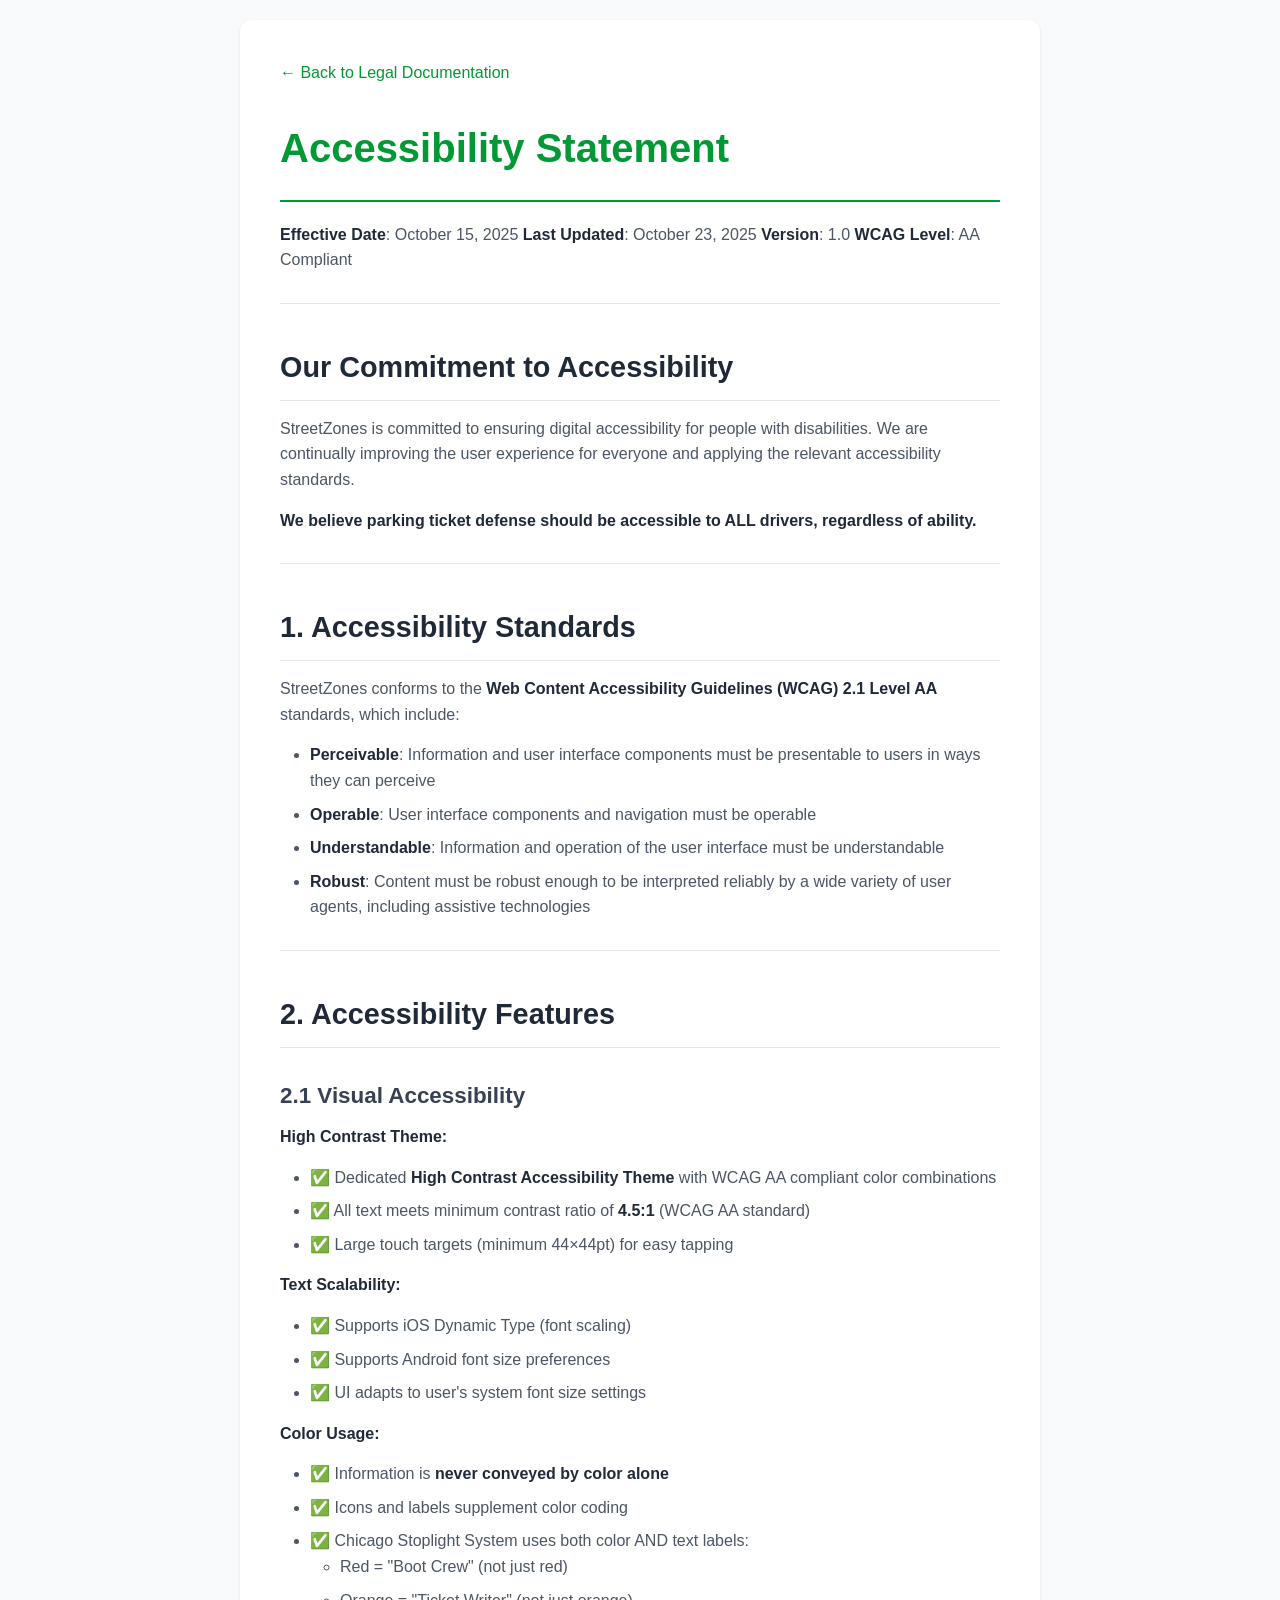
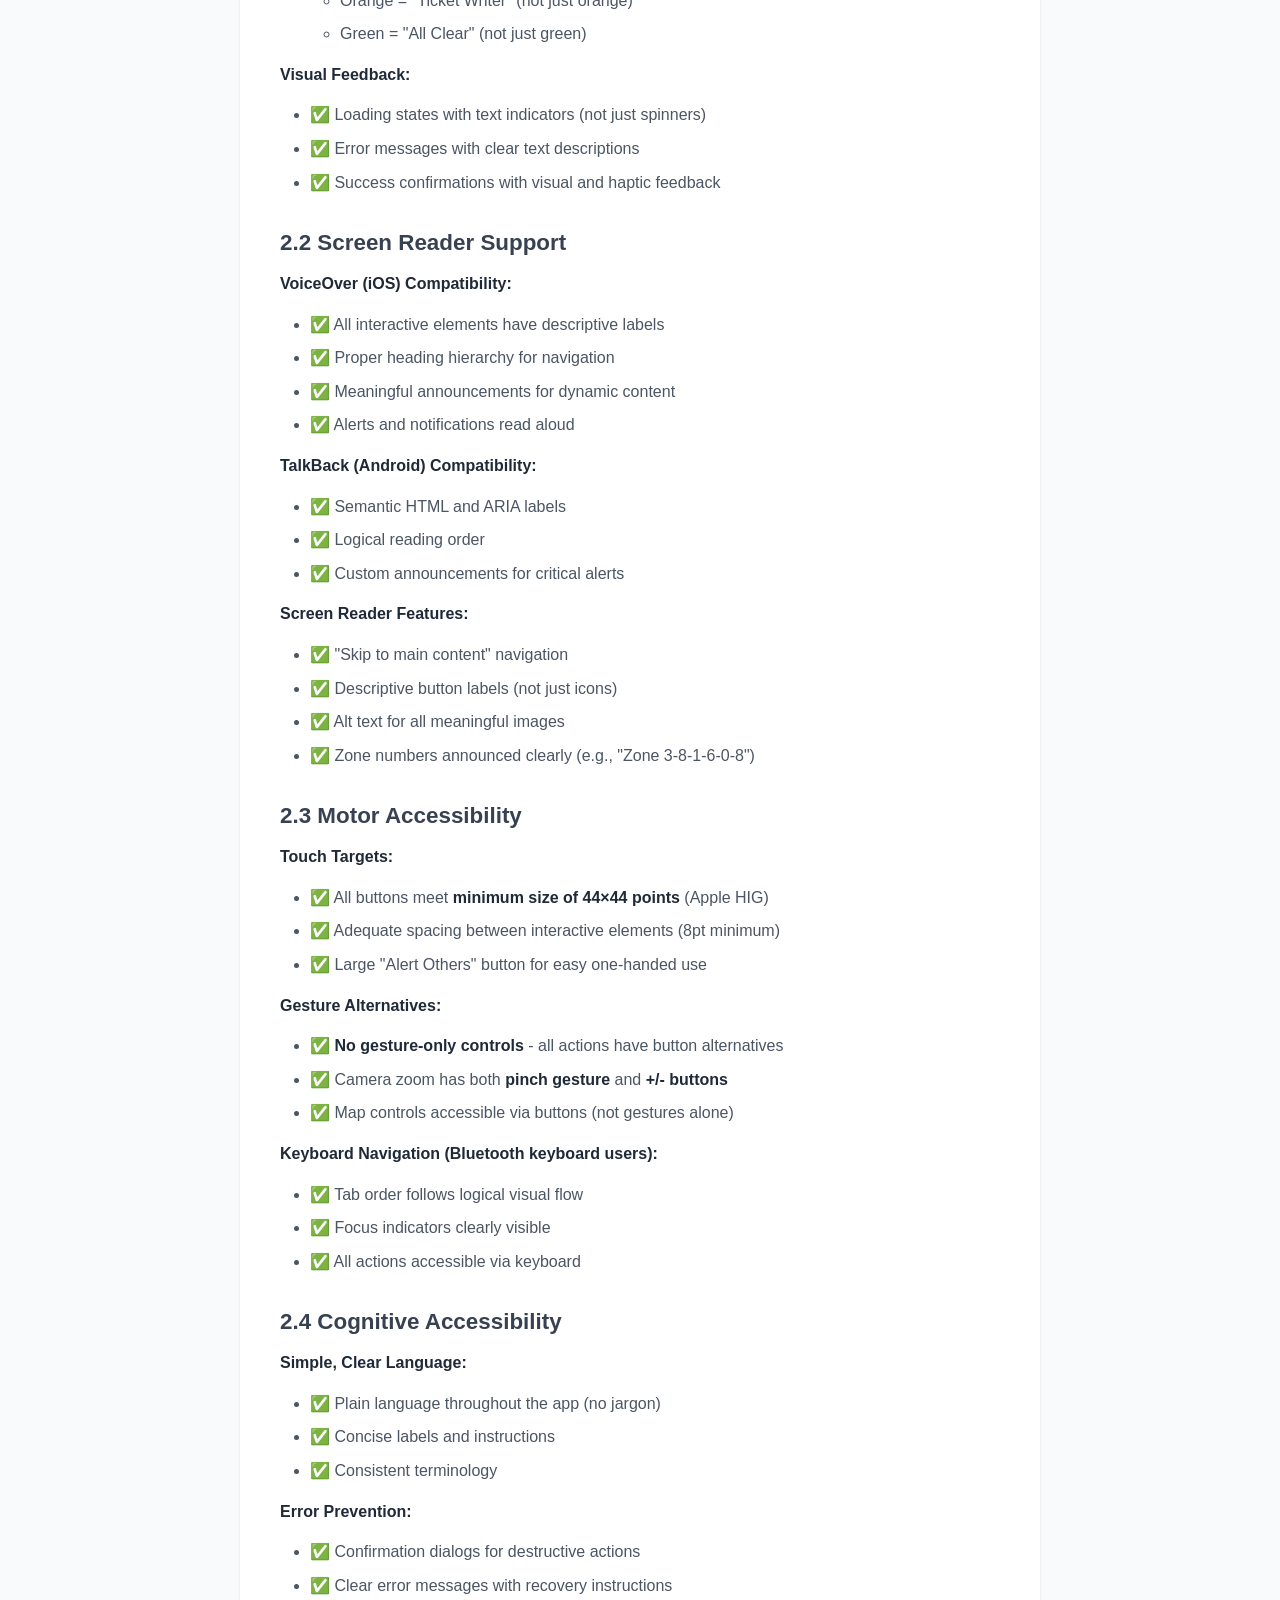
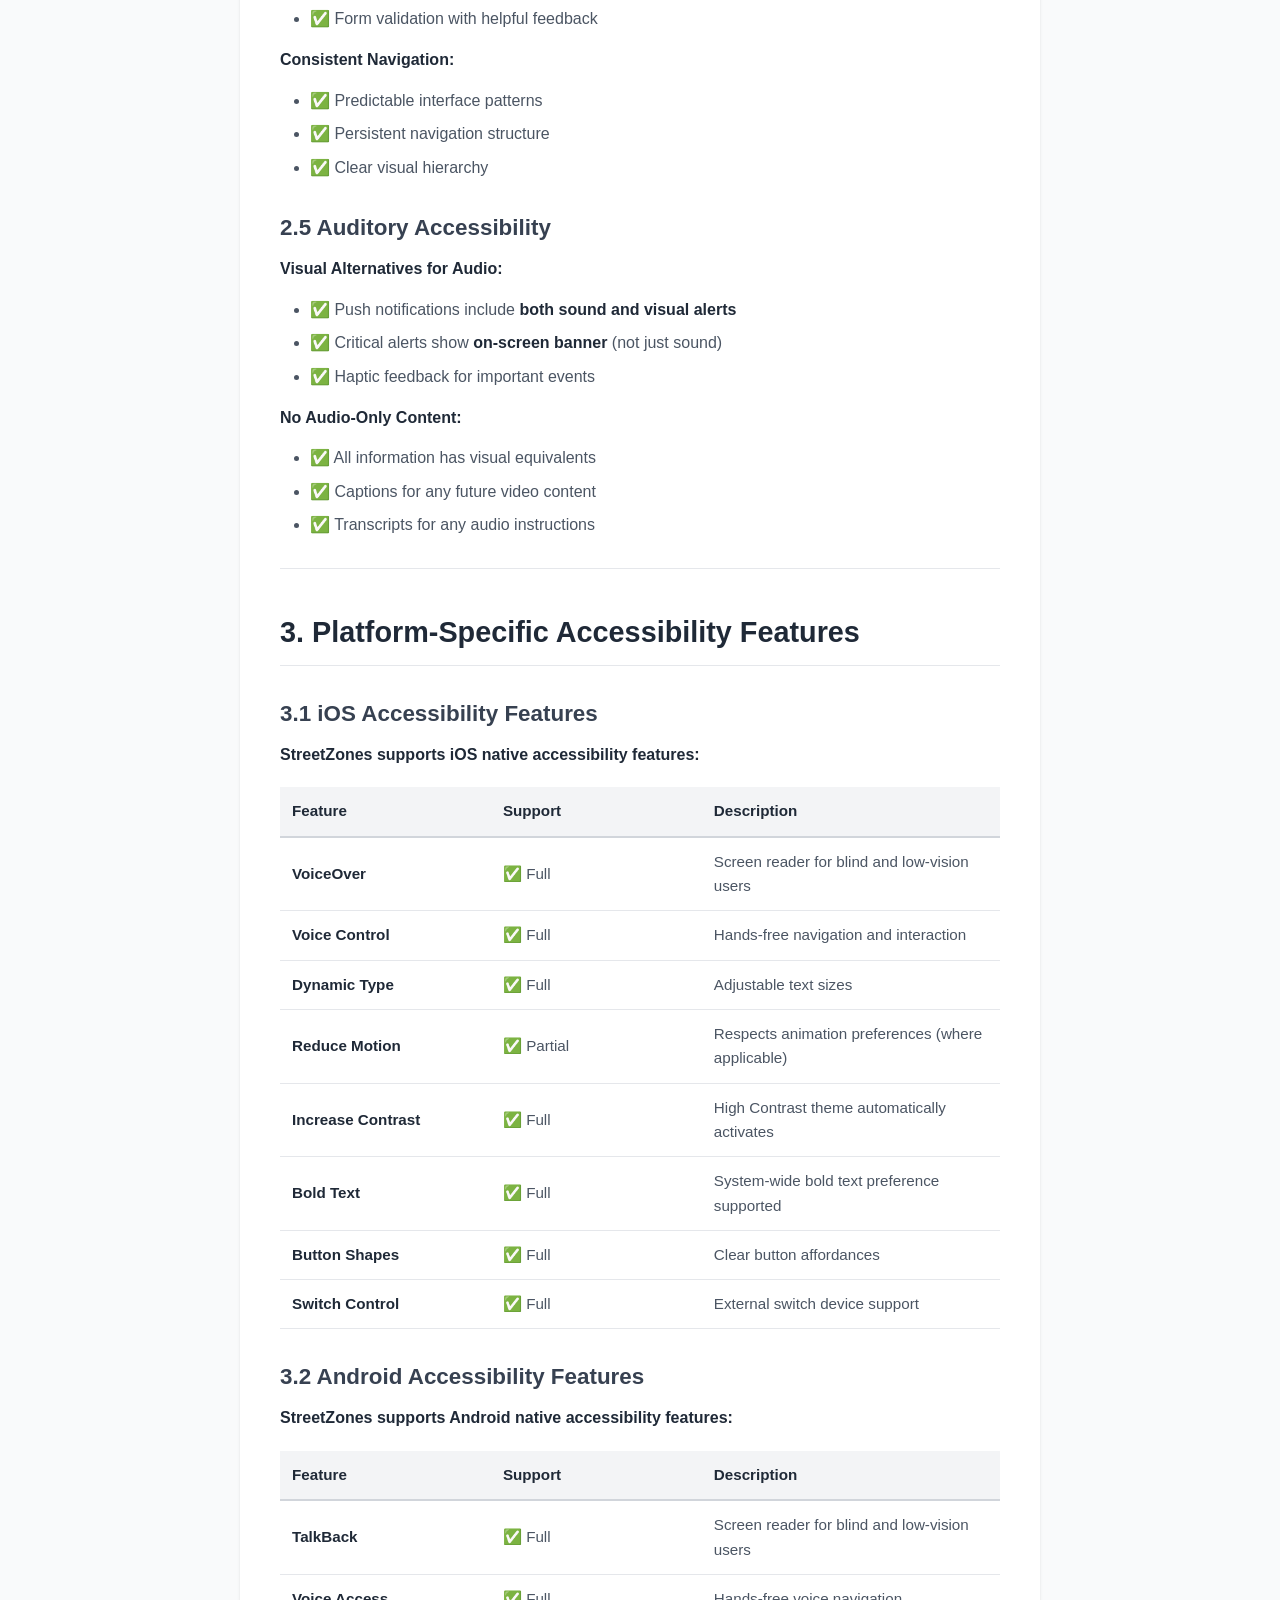
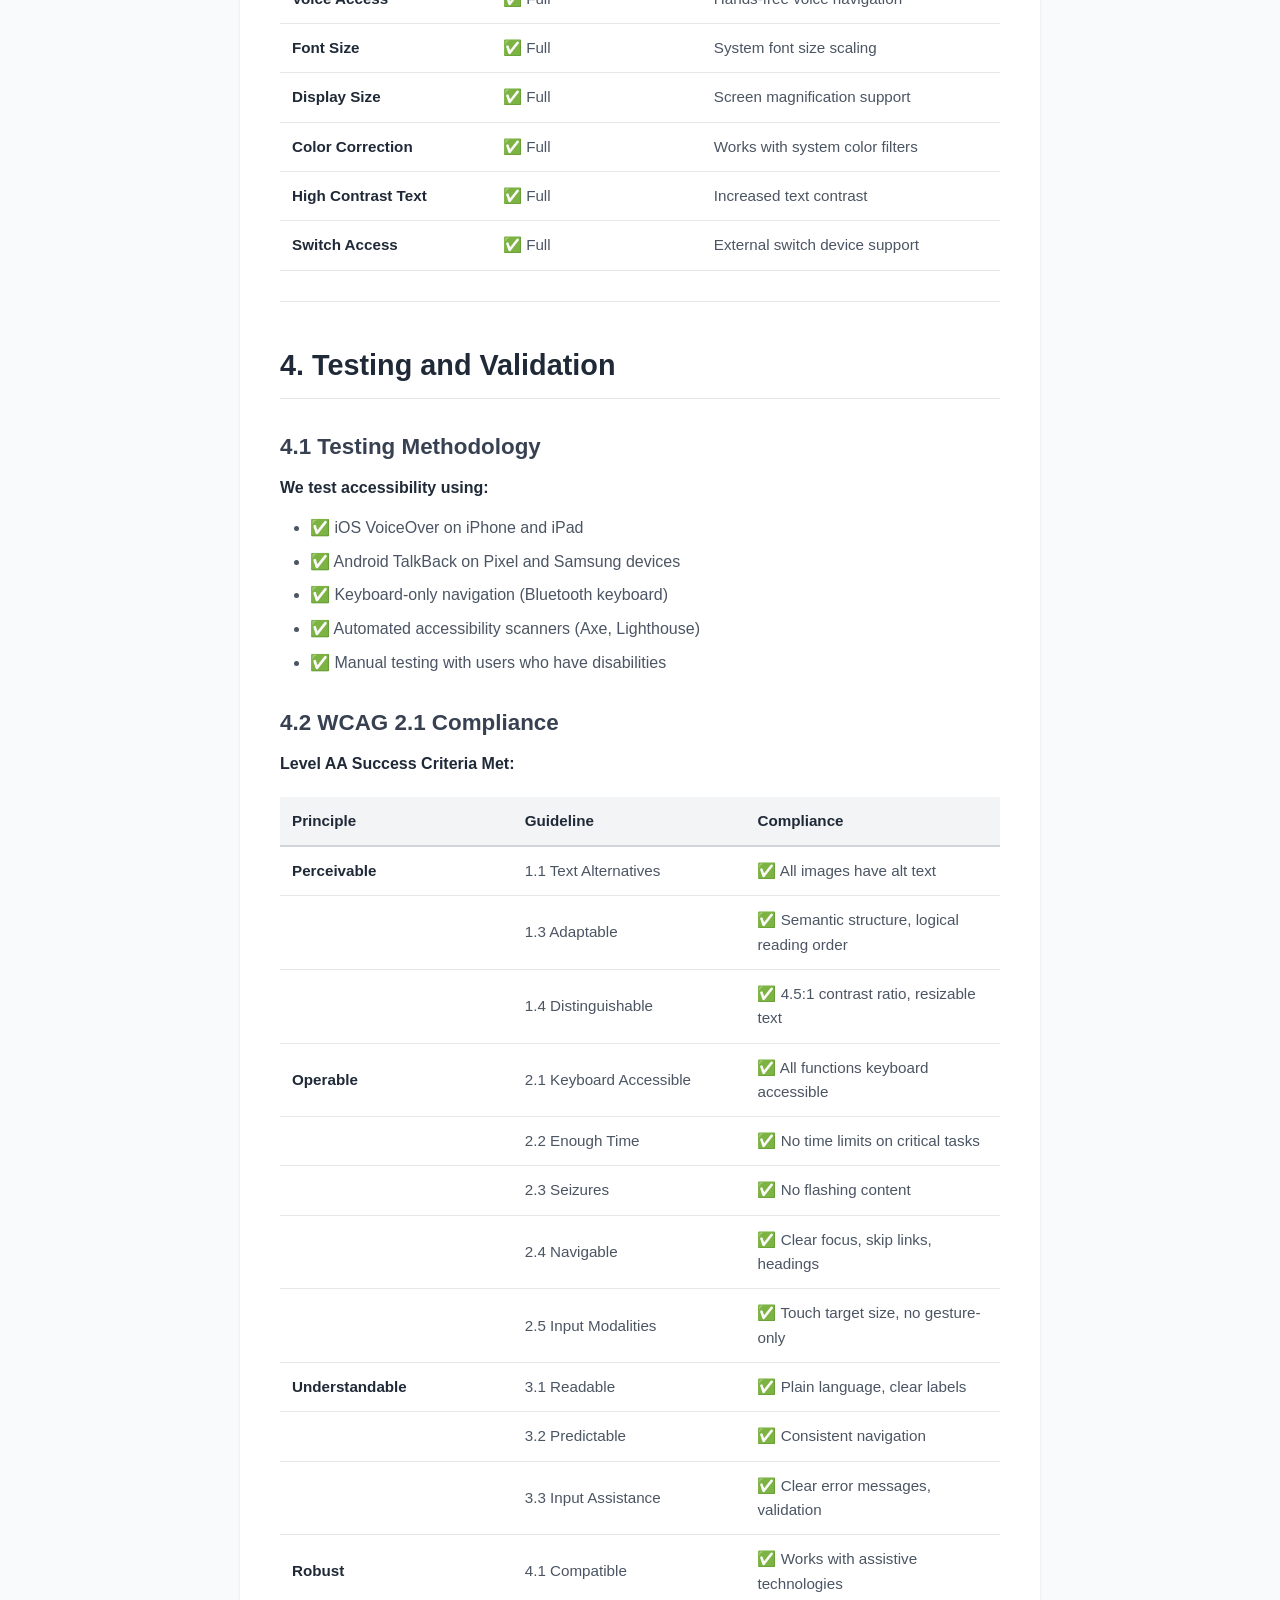
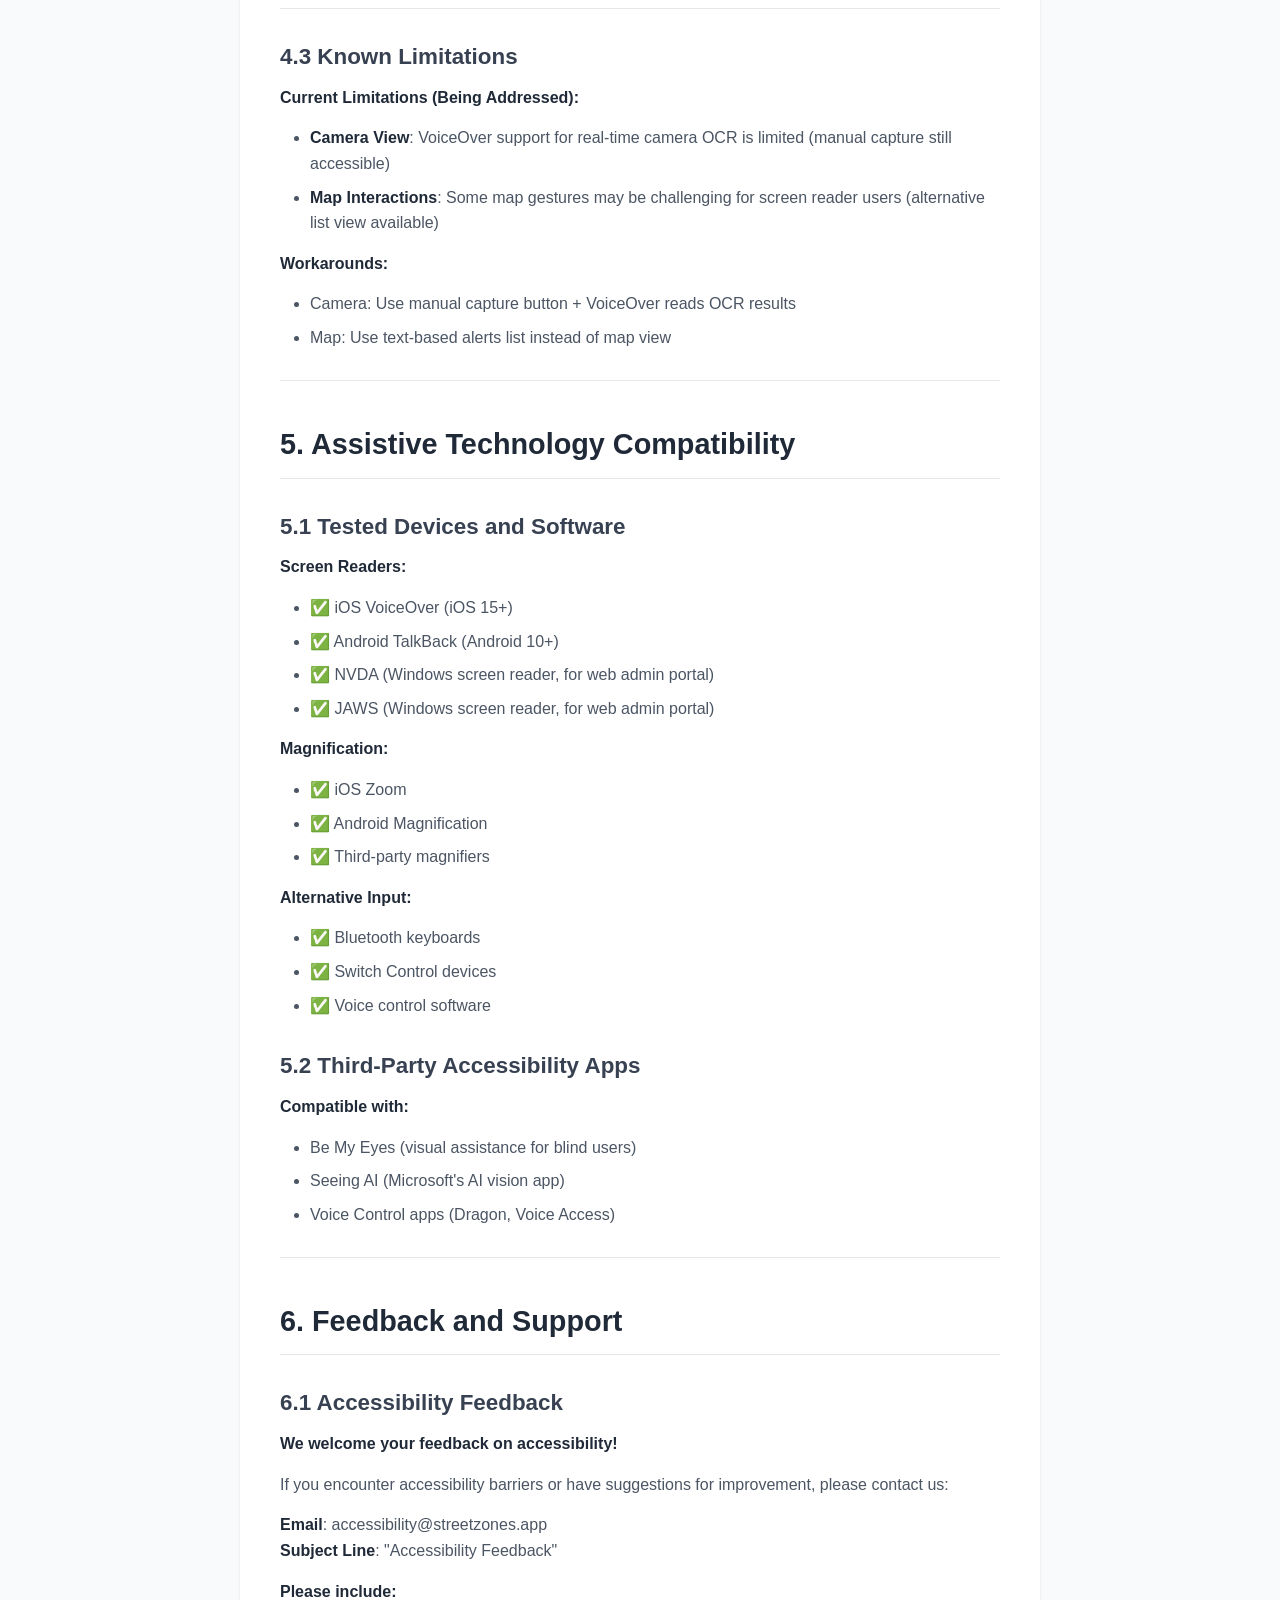
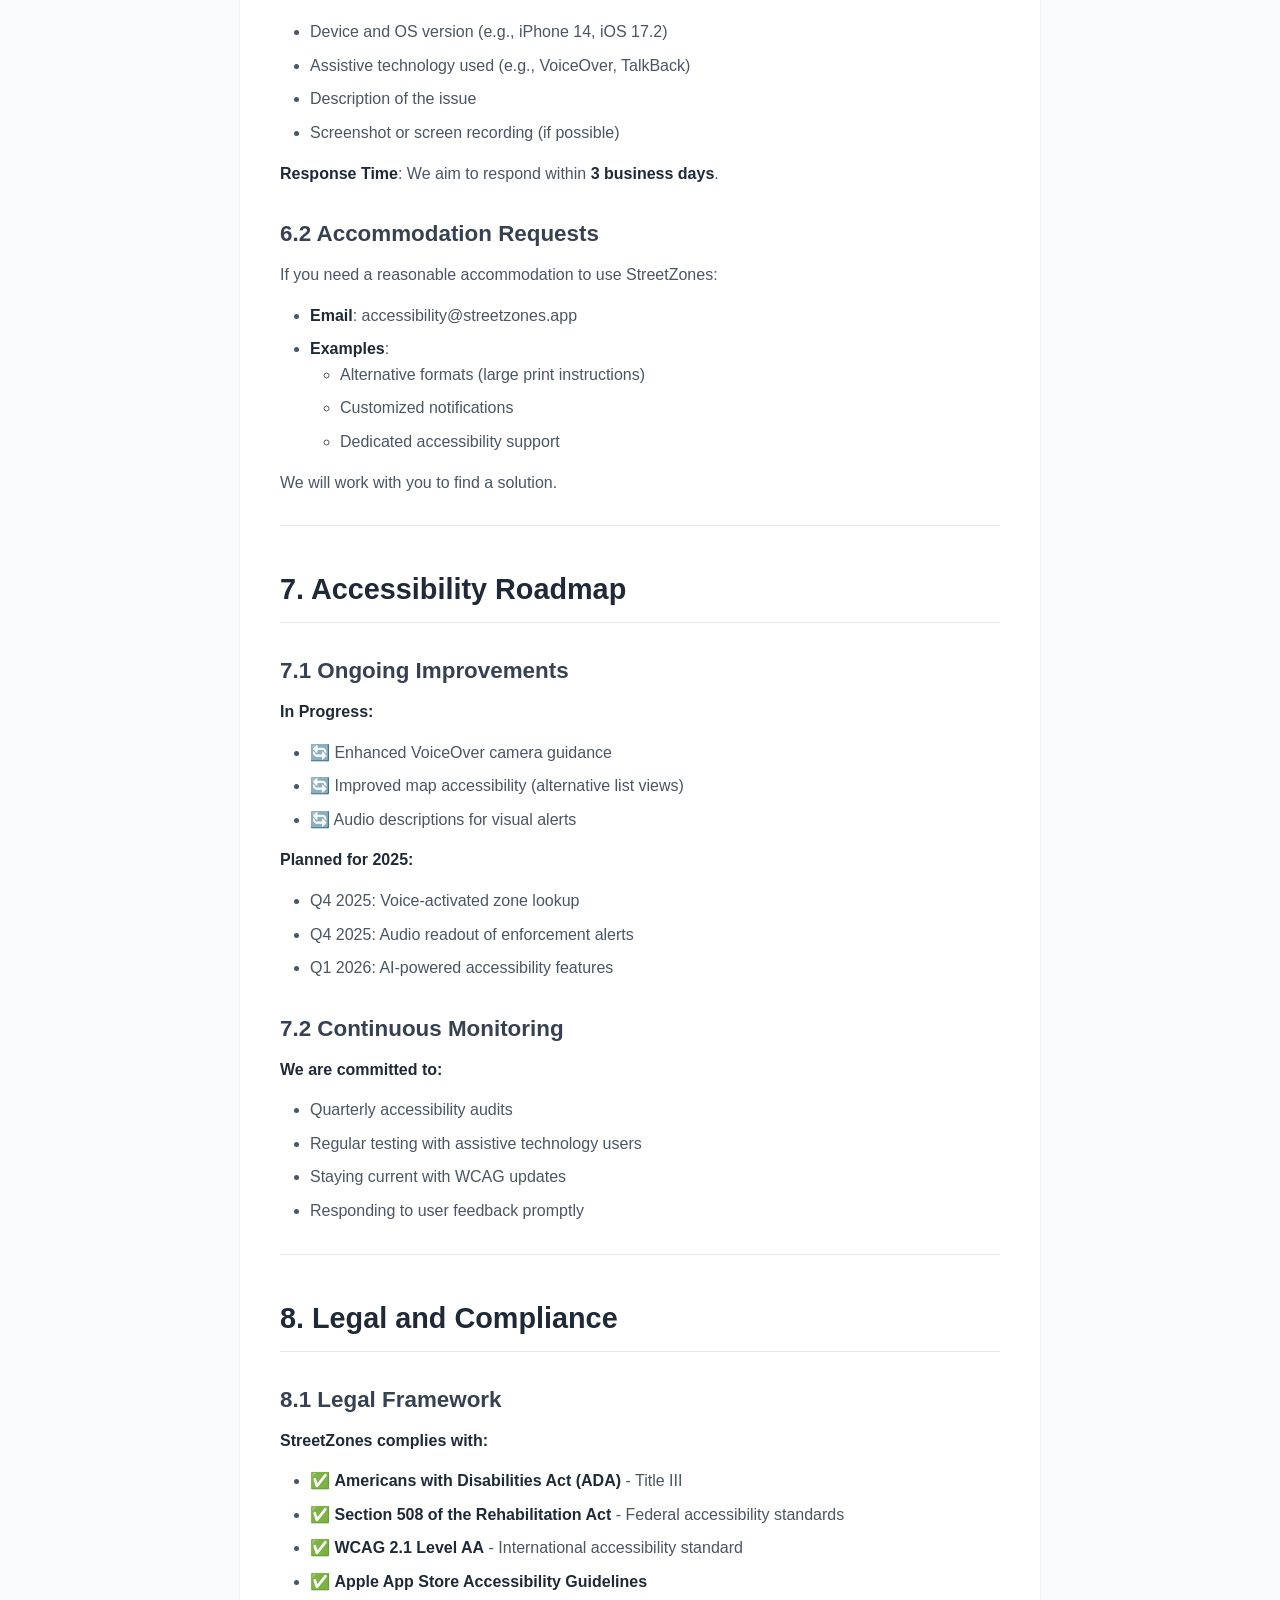
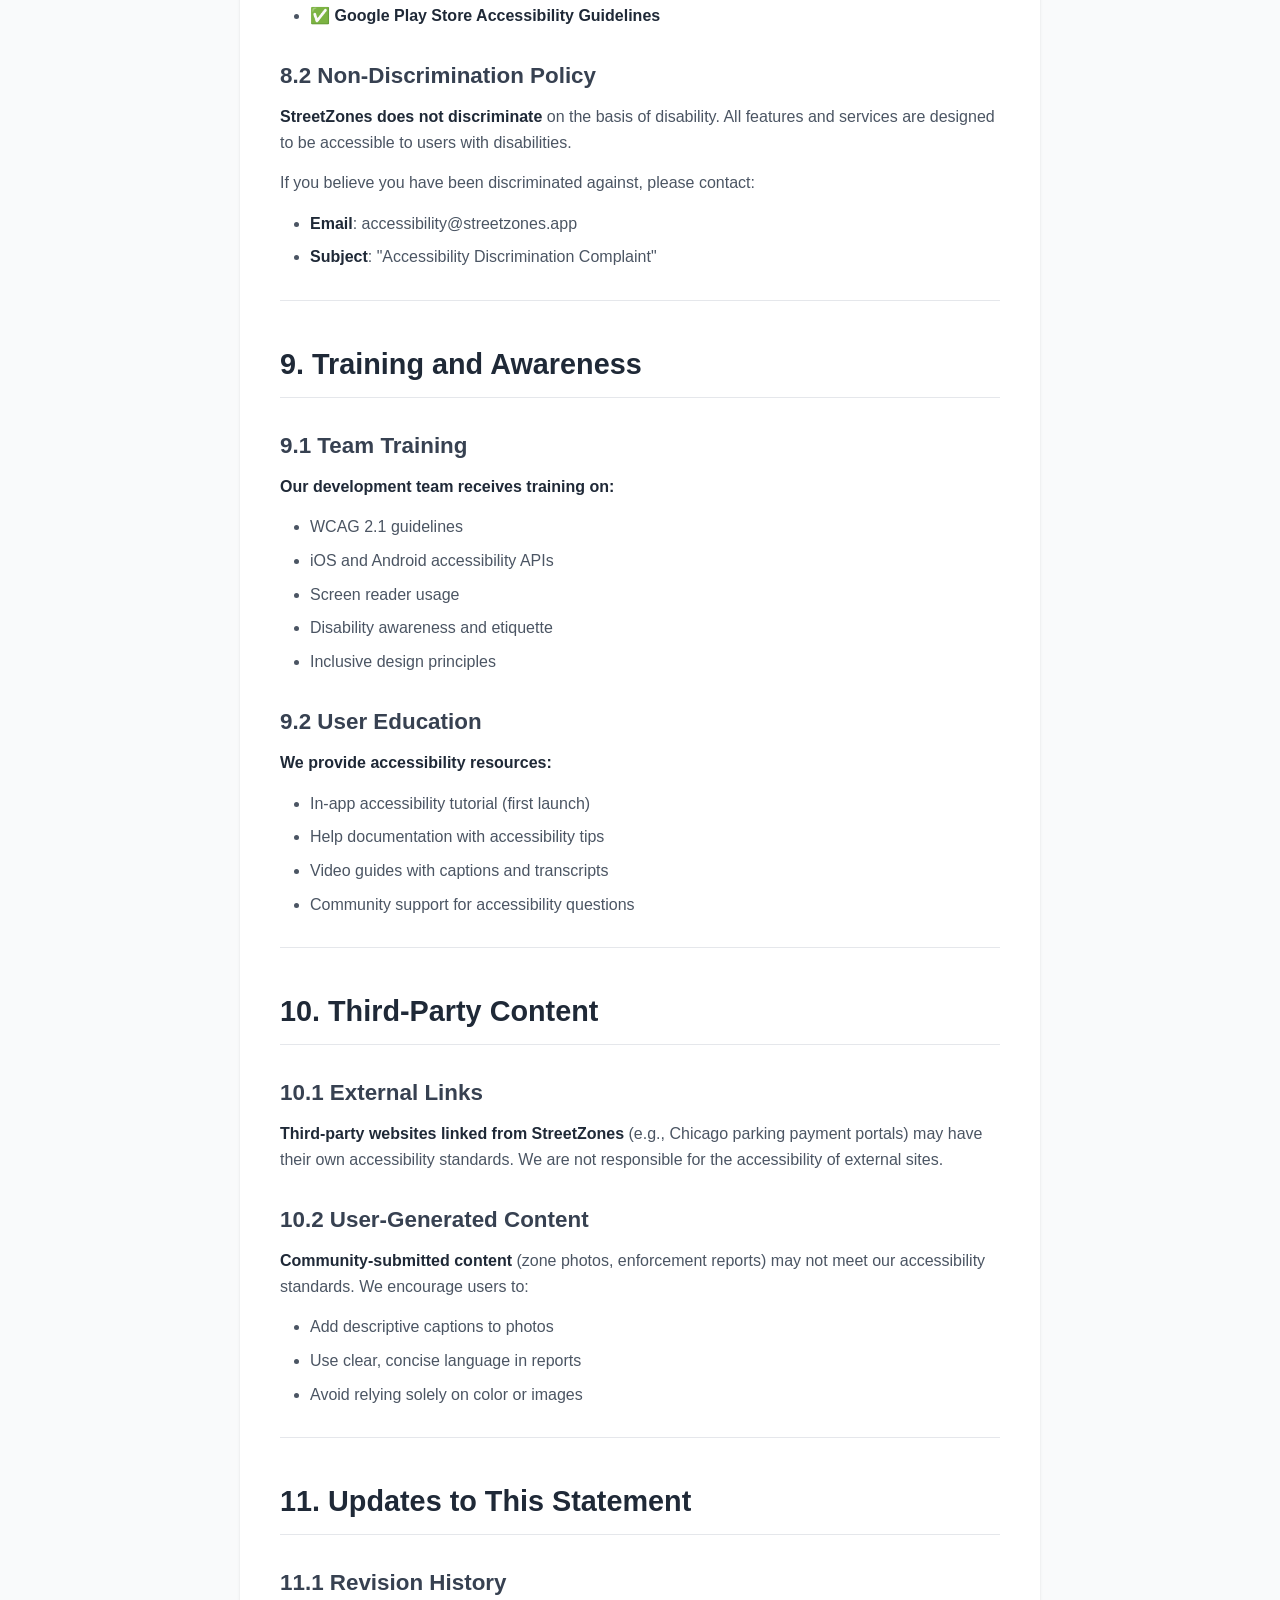
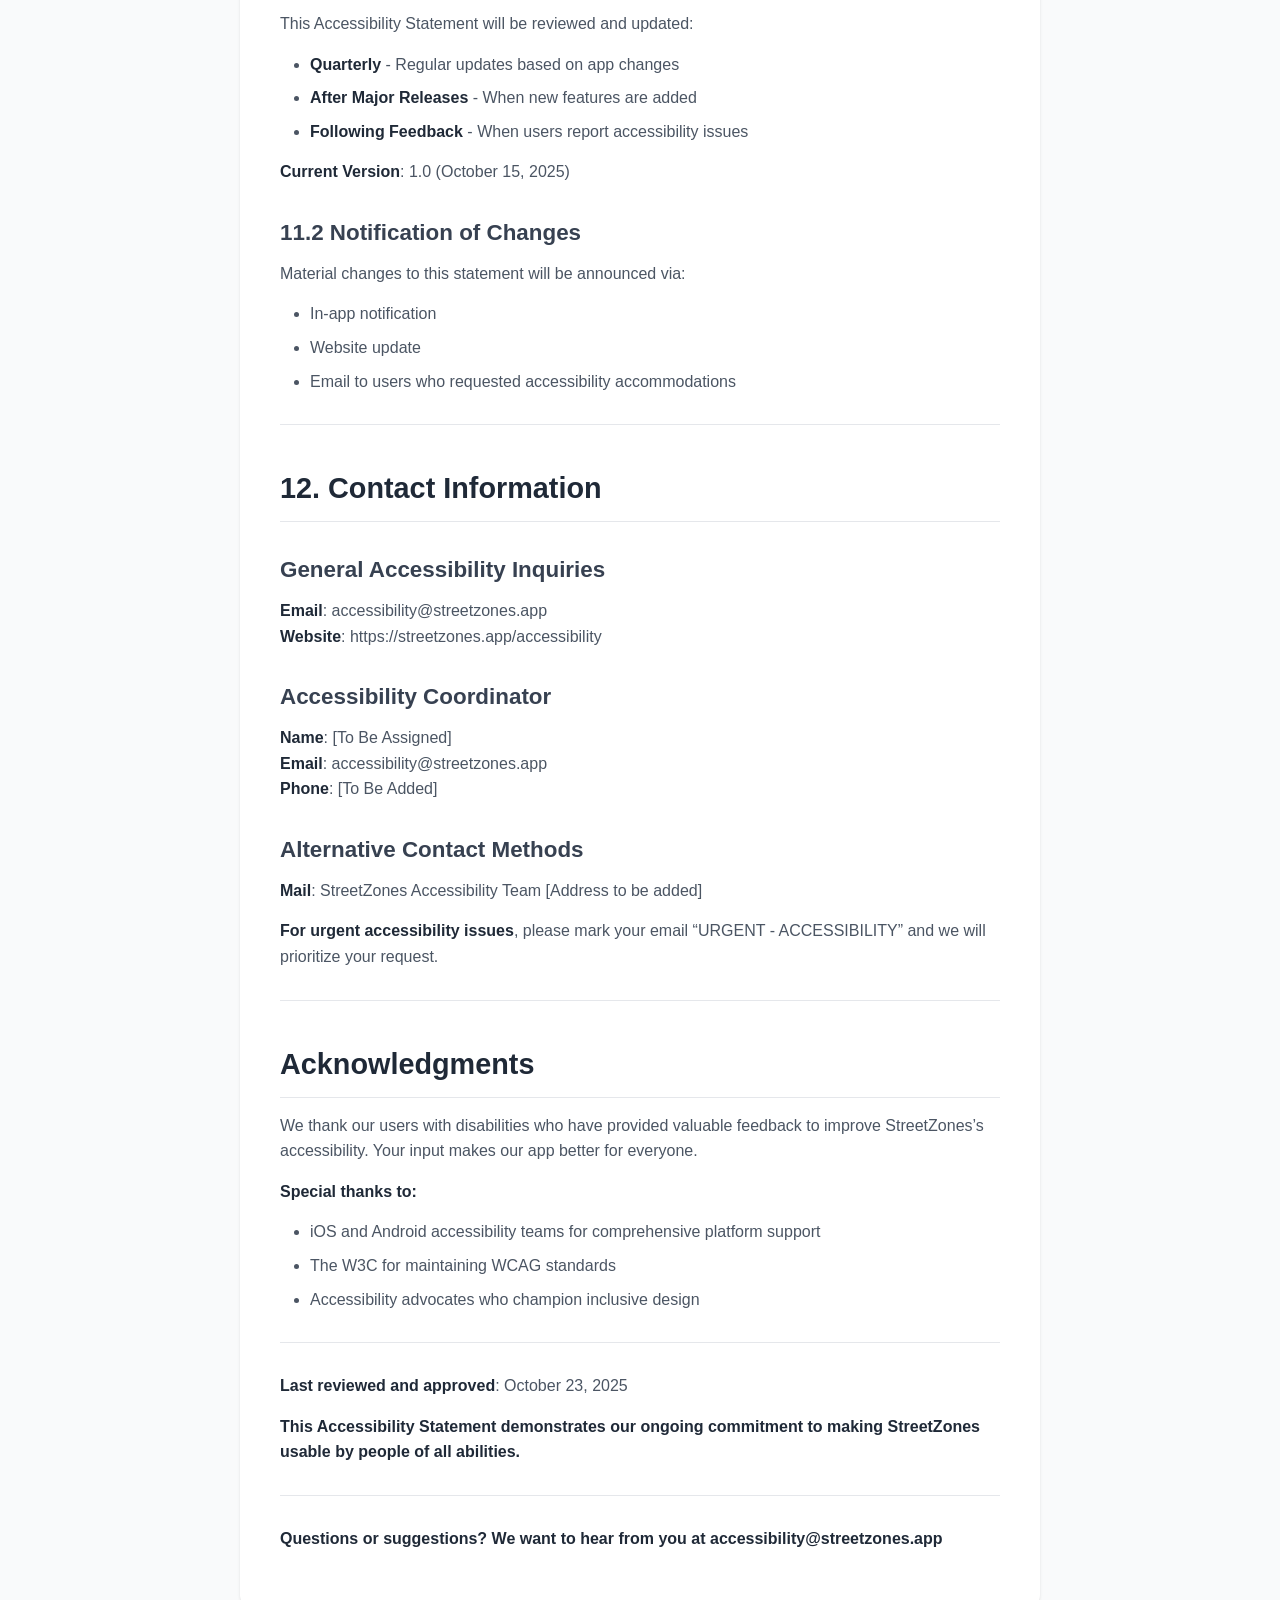
==== commit 08c8f753: "MOD - clean up formatting" ====
--- a/accessibility.html
+++ b/accessibility.html
@@ -34,7 +34,7 @@
 <h1 class="title">Accessibility Statement</h1>
 </header>
 <p><strong>Effective Date</strong>: October 15, 2025 <strong>Last
-Updated</strong>: October 15, 2025 <strong>Version</strong>: 1.0
+Updated</strong>: October 23, 2025 <strong>Version</strong>: 1.0
 <strong>WCAG Level</strong>: AA Compliant</p>
 <hr />
 <h2 id="our-commitment-to-accessibility">Our Commitment to
@@ -62,66 +62,108 @@
 <hr />
 <h2 id="accessibility-features">2. Accessibility Features</h2>
 <h3 id="visual-accessibility">2.1 Visual Accessibility</h3>
-<p><strong>High Contrast Theme:</strong> - ✅ Dedicated <strong>High
-Contrast Accessibility Theme</strong> with WCAG AA compliant color
-combinations - ✅ All text meets minimum contrast ratio of
-<strong>4.5:1</strong> (WCAG AA standard) - ✅ Large touch targets
-(minimum 44×44pt) for easy tapping</p>
-<p><strong>Text Scalability:</strong> - ✅ Supports iOS Dynamic Type
-(font scaling) - ✅ Supports Android font size preferences - ✅ UI
-adapts to user’s system font size settings</p>
-<p><strong>Color Usage:</strong> - ✅ Information is <strong>never
-conveyed by color alone</strong> - ✅ Icons and labels supplement color
-coding - ✅ Chicago Stoplight System uses both color AND text labels: -
-Red = “Boot Crew” (not just red) - Orange = “Ticket Writer” (not just
-orange) - Green = “All Clear” (not just green)</p>
-<p><strong>Visual Feedback:</strong> - ✅ Loading states with text
-indicators (not just spinners) - ✅ Error messages with clear text
-descriptions - ✅ Success confirmations with visual and haptic
-feedback</p>
+<p><strong>High Contrast Theme:</strong></p>
+<ul>
+<li>✅ Dedicated <strong>High Contrast Accessibility Theme</strong> with WCAG AA compliant color combinations</li>
+<li>✅ All text meets minimum contrast ratio of <strong>4.5:1</strong> (WCAG AA standard)</li>
+<li>✅ Large touch targets (minimum 44×44pt) for easy tapping</li>
+</ul>
+<p><strong>Text Scalability:</strong></p>
+<ul>
+<li>✅ Supports iOS Dynamic Type (font scaling)</li>
+<li>✅ Supports Android font size preferences</li>
+<li>✅ UI adapts to user's system font size settings</li>
+</ul>
+<p><strong>Color Usage:</strong></p>
+<ul>
+<li>✅ Information is <strong>never conveyed by color alone</strong></li>
+<li>✅ Icons and labels supplement color coding</li>
+<li>✅ Chicago Stoplight System uses both color AND text labels:
+<ul>
+<li>Red = "Boot Crew" (not just red)</li>
+<li>Orange = "Ticket Writer" (not just orange)</li>
+<li>Green = "All Clear" (not just green)</li>
+</ul>
+</li>
+</ul>
+<p><strong>Visual Feedback:</strong></p>
+<ul>
+<li>✅ Loading states with text indicators (not just spinners)</li>
+<li>✅ Error messages with clear text descriptions</li>
+<li>✅ Success confirmations with visual and haptic feedback</li>
+</ul>
 <h3 id="screen-reader-support">2.2 Screen Reader Support</h3>
-<p><strong>VoiceOver (iOS) Compatibility:</strong> - ✅ All interactive
-elements have descriptive labels - ✅ Proper heading hierarchy for
-navigation - ✅ Meaningful announcements for dynamic content - ✅ Alerts
-and notifications read aloud</p>
-<p><strong>TalkBack (Android) Compatibility:</strong> - ✅ Semantic HTML
-and ARIA labels - ✅ Logical reading order - ✅ Custom announcements for
-critical alerts</p>
-<p><strong>Screen Reader Features:</strong> - ✅ “Skip to main content”
-navigation - ✅ Descriptive button labels (not just icons) - ✅ Alt text
-for all meaningful images - ✅ Zone numbers announced clearly (e.g.,
-“Zone 3-8-1-6-0-8”)</p>
+<p><strong>VoiceOver (iOS) Compatibility:</strong></p>
+<ul>
+<li>✅ All interactive elements have descriptive labels</li>
+<li>✅ Proper heading hierarchy for navigation</li>
+<li>✅ Meaningful announcements for dynamic content</li>
+<li>✅ Alerts and notifications read aloud</li>
+</ul>
+<p><strong>TalkBack (Android) Compatibility:</strong></p>
+<ul>
+<li>✅ Semantic HTML and ARIA labels</li>
+<li>✅ Logical reading order</li>
+<li>✅ Custom announcements for critical alerts</li>
+</ul>
+<p><strong>Screen Reader Features:</strong></p>
+<ul>
+<li>✅ "Skip to main content" navigation</li>
+<li>✅ Descriptive button labels (not just icons)</li>
+<li>✅ Alt text for all meaningful images</li>
+<li>✅ Zone numbers announced clearly (e.g., "Zone 3-8-1-6-0-8")</li>
+</ul>
 <h3 id="motor-accessibility">2.3 Motor Accessibility</h3>
-<p><strong>Touch Targets:</strong> - ✅ All buttons meet <strong>minimum
-size of 44×44 points</strong> (Apple HIG) - ✅ Adequate spacing between
-interactive elements (8pt minimum) - ✅ Large “Alert Others” button for
-easy one-handed use</p>
-<p><strong>Gesture Alternatives:</strong> - ✅ <strong>No gesture-only
-controls</strong> - all actions have button alternatives - ✅ Camera
-zoom has both <strong>pinch gesture</strong> and <strong>+/-
-buttons</strong> - ✅ Map controls accessible via buttons (not gestures
-alone)</p>
-<p><strong>Keyboard Navigation (Bluetooth keyboard users):</strong> - ✅
-Tab order follows logical visual flow - ✅ Focus indicators clearly
-visible - ✅ All actions accessible via keyboard</p>
+<p><strong>Touch Targets:</strong></p>
+<ul>
+<li>✅ All buttons meet <strong>minimum size of 44×44 points</strong> (Apple HIG)</li>
+<li>✅ Adequate spacing between interactive elements (8pt minimum)</li>
+<li>✅ Large "Alert Others" button for easy one-handed use</li>
+</ul>
+<p><strong>Gesture Alternatives:</strong></p>
+<ul>
+<li>✅ <strong>No gesture-only controls</strong> - all actions have button alternatives</li>
+<li>✅ Camera zoom has both <strong>pinch gesture</strong> and <strong>+/- buttons</strong></li>
+<li>✅ Map controls accessible via buttons (not gestures alone)</li>
+</ul>
+<p><strong>Keyboard Navigation (Bluetooth keyboard users):</strong></p>
+<ul>
+<li>✅ Tab order follows logical visual flow</li>
+<li>✅ Focus indicators clearly visible</li>
+<li>✅ All actions accessible via keyboard</li>
+</ul>
 <h3 id="cognitive-accessibility">2.4 Cognitive Accessibility</h3>
-<p><strong>Simple, Clear Language:</strong> - ✅ Plain language
-throughout the app (no jargon) - ✅ Concise labels and instructions - ✅
-Consistent terminology</p>
-<p><strong>Error Prevention:</strong> - ✅ Confirmation dialogs for
-destructive actions - ✅ Clear error messages with recovery instructions
-- ✅ Form validation with helpful feedback</p>
-<p><strong>Consistent Navigation:</strong> - ✅ Predictable interface
-patterns - ✅ Persistent navigation structure - ✅ Clear visual
-hierarchy</p>
+<p><strong>Simple, Clear Language:</strong></p>
+<ul>
+<li>✅ Plain language throughout the app (no jargon)</li>
+<li>✅ Concise labels and instructions</li>
+<li>✅ Consistent terminology</li>
+</ul>
+<p><strong>Error Prevention:</strong></p>
+<ul>
+<li>✅ Confirmation dialogs for destructive actions</li>
+<li>✅ Clear error messages with recovery instructions</li>
+<li>✅ Form validation with helpful feedback</li>
+</ul>
+<p><strong>Consistent Navigation:</strong></p>
+<ul>
+<li>✅ Predictable interface patterns</li>
+<li>✅ Persistent navigation structure</li>
+<li>✅ Clear visual hierarchy</li>
+</ul>
 <h3 id="auditory-accessibility">2.5 Auditory Accessibility</h3>
-<p><strong>Visual Alternatives for Audio:</strong> - ✅ Push
-notifications include <strong>both sound and visual alerts</strong> - ✅
-Critical alerts show <strong>on-screen banner</strong> (not just sound)
-- ✅ Haptic feedback for important events</p>
-<p><strong>No Audio-Only Content:</strong> - ✅ All information has
-visual equivalents - ✅ Captions for any future video content - ✅
-Transcripts for any audio instructions</p>
+<p><strong>Visual Alternatives for Audio:</strong></p>
+<ul>
+<li>✅ Push notifications include <strong>both sound and visual alerts</strong></li>
+<li>✅ Critical alerts show <strong>on-screen banner</strong> (not just sound)</li>
+<li>✅ Haptic feedback for important events</li>
+</ul>
+<p><strong>No Audio-Only Content:</strong></p>
+<ul>
+<li>✅ All information has visual equivalents</li>
+<li>✅ Captions for any future video content</li>
+<li>✅ Transcripts for any audio instructions</li>
+</ul>
 <hr />
 <h2 id="platform-specific-accessibility-features">3. Platform-Specific
 Accessibility Features</h2>
@@ -242,11 +284,14 @@
 <hr />
 <h2 id="testing-and-validation">4. Testing and Validation</h2>
 <h3 id="testing-methodology">4.1 Testing Methodology</h3>
-<p><strong>We test accessibility using:</strong> - ✅ iOS VoiceOver on
-iPhone and iPad - ✅ Android TalkBack on Pixel and Samsung devices - ✅
-Keyboard-only navigation (Bluetooth keyboard) - ✅ Automated
-accessibility scanners (Axe, Lighthouse) - ✅ Manual testing with users
-who have disabilities</p>
+<p><strong>We test accessibility using:</strong></p>
+<ul>
+<li>✅ iOS VoiceOver on iPhone and iPad</li>
+<li>✅ Android TalkBack on Pixel and Samsung devices</li>
+<li>✅ Keyboard-only navigation (Bluetooth keyboard)</li>
+<li>✅ Automated accessibility scanners (Axe, Lighthouse)</li>
+<li>✅ Manual testing with users who have disabilities</li>
+</ul>
 <h3 id="wcag-2.1-compliance">4.2 WCAG 2.1 Compliance</h3>
 <p><strong>Level AA Success Criteria Met:</strong></p>
 <table>
@@ -326,94 +371,138 @@
 </tbody>
 </table>
 <h3 id="known-limitations">4.3 Known Limitations</h3>
-<p><strong>Current Limitations (Being Addressed):</strong> -
-<strong>Camera View</strong>: VoiceOver support for real-time camera OCR
-is limited (manual capture still accessible) - <strong>Map
-Interactions</strong>: Some map gestures may be challenging for screen
-reader users (alternative list view available)</p>
-<p><strong>Workarounds:</strong> - Camera: Use manual capture button +
-VoiceOver reads OCR results - Map: Use text-based alerts list instead of
-map view</p>
+<p><strong>Current Limitations (Being Addressed):</strong></p>
+<ul>
+<li><strong>Camera View</strong>: VoiceOver support for real-time camera OCR is limited (manual capture still accessible)</li>
+<li><strong>Map Interactions</strong>: Some map gestures may be challenging for screen reader users (alternative list view available)</li>
+</ul>
+<p><strong>Workarounds:</strong></p>
+<ul>
+<li>Camera: Use manual capture button + VoiceOver reads OCR results</li>
+<li>Map: Use text-based alerts list instead of map view</li>
+</ul>
 <hr />
 <h2 id="assistive-technology-compatibility">5. Assistive Technology
 Compatibility</h2>
-<h3 id="tested-devices-and-software">5.1 Tested Devices and
-Software</h3>
-<p><strong>Screen Readers:</strong> - ✅ iOS VoiceOver (iOS 15+) - ✅
-Android TalkBack (Android 10+) - ✅ NVDA (Windows screen reader, for web
-admin portal) - ✅ JAWS (Windows screen reader, for web admin
-portal)</p>
-<p><strong>Magnification:</strong> - ✅ iOS Zoom - ✅ Android
-Magnification - ✅ Third-party magnifiers</p>
-<p><strong>Alternative Input:</strong> - ✅ Bluetooth keyboards - ✅
-Switch Control devices - ✅ Voice control software</p>
-<h3 id="third-party-accessibility-apps">5.2 Third-Party Accessibility
-Apps</h3>
-<p><strong>Compatible with:</strong> - Be My Eyes (visual assistance for
-blind users) - Seeing AI (Microsoft’s AI vision app) - Voice Control
-apps (Dragon, Voice Access)</p>
+<h3 id="tested-devices-and-software">5.1 Tested Devices and Software</h3>
+<p><strong>Screen Readers:</strong></p>
+<ul>
+<li>✅ iOS VoiceOver (iOS 15+)</li>
+<li>✅ Android TalkBack (Android 10+)</li>
+<li>✅ NVDA (Windows screen reader, for web admin portal)</li>
+<li>✅ JAWS (Windows screen reader, for web admin portal)</li>
+</ul>
+<p><strong>Magnification:</strong></p>
+<ul>
+<li>✅ iOS Zoom</li>
+<li>✅ Android Magnification</li>
+<li>✅ Third-party magnifiers</li>
+</ul>
+<p><strong>Alternative Input:</strong></p>
+<ul>
+<li>✅ Bluetooth keyboards</li>
+<li>✅ Switch Control devices</li>
+<li>✅ Voice control software</li>
+</ul>
+<h3 id="third-party-accessibility-apps">5.2 Third-Party Accessibility Apps</h3>
+<p><strong>Compatible with:</strong></p>
+<ul>
+<li>Be My Eyes (visual assistance for blind users)</li>
+<li>Seeing AI (Microsoft's AI vision app)</li>
+<li>Voice Control apps (Dragon, Voice Access)</li>
+</ul>
 <hr />
 <h2 id="feedback-and-support">6. Feedback and Support</h2>
 <h3 id="accessibility-feedback">6.1 Accessibility Feedback</h3>
 <p><strong>We welcome your feedback on accessibility!</strong></p>
 <p>If you encounter accessibility barriers or have suggestions for
 improvement, please contact us:</p>
-<p><strong>Email</strong>: accessibility@streetzones.app <strong>Subject
-Line</strong>: “Accessibility Feedback”</p>
-<p><strong>Please include:</strong> - Device and OS version (e.g.,
-iPhone 14, iOS 17.2) - Assistive technology used (e.g., VoiceOver,
-TalkBack) - Description of the issue - Screenshot or screen recording
-(if possible)</p>
+<p><strong>Email</strong>: accessibility@streetzones.app<br />
+<strong>Subject Line</strong>: "Accessibility Feedback"</p>
+<p><strong>Please include:</strong></p>
+<ul>
+<li>Device and OS version (e.g., iPhone 14, iOS 17.2)</li>
+<li>Assistive technology used (e.g., VoiceOver, TalkBack)</li>
+<li>Description of the issue</li>
+<li>Screenshot or screen recording (if possible)</li>
+</ul>
 <p><strong>Response Time</strong>: We aim to respond within <strong>3
 business days</strong>.</p>
 <h3 id="accommodation-requests">6.2 Accommodation Requests</h3>
-<p>If you need a reasonable accommodation to use StreetZones: -
-<strong>Email</strong>: accessibility@streetzones.app -
-<strong>Examples</strong>: - Alternative formats (large print
-instructions) - Customized notifications - Dedicated accessibility
-support</p>
+<p>If you need a reasonable accommodation to use StreetZones:</p>
+<ul>
+<li><strong>Email</strong>: accessibility@streetzones.app</li>
+<li><strong>Examples</strong>:
+<ul>
+<li>Alternative formats (large print instructions)</li>
+<li>Customized notifications</li>
+<li>Dedicated accessibility support</li>
+</ul>
+</li>
+</ul>
 <p>We will work with you to find a solution.</p>
 <hr />
 <h2 id="accessibility-roadmap">7. Accessibility Roadmap</h2>
 <h3 id="ongoing-improvements">7.1 Ongoing Improvements</h3>
-<p><strong>In Progress:</strong> - 🔄 Enhanced VoiceOver camera guidance
-- 🔄 Improved map accessibility (alternative list views) - 🔄 Audio
-descriptions for visual alerts</p>
-<p><strong>Planned for 2025:</strong> - Q4 2025: Voice-activated zone
-lookup - Q4 2025: Audio readout of enforcement alerts - Q1 2026:
-AI-powered accessibility features</p>
+<p><strong>In Progress:</strong></p>
+<ul>
+<li>🔄 Enhanced VoiceOver camera guidance</li>
+<li>🔄 Improved map accessibility (alternative list views)</li>
+<li>🔄 Audio descriptions for visual alerts</li>
+</ul>
+<p><strong>Planned for 2025:</strong></p>
+<ul>
+<li>Q4 2025: Voice-activated zone lookup</li>
+<li>Q4 2025: Audio readout of enforcement alerts</li>
+<li>Q1 2026: AI-powered accessibility features</li>
+</ul>
 <h3 id="continuous-monitoring">7.2 Continuous Monitoring</h3>
-<p><strong>We are committed to:</strong> - Quarterly accessibility
-audits - Regular testing with assistive technology users - Staying
-current with WCAG updates - Responding to user feedback promptly</p>
+<p><strong>We are committed to:</strong></p>
+<ul>
+<li>Quarterly accessibility audits</li>
+<li>Regular testing with assistive technology users</li>
+<li>Staying current with WCAG updates</li>
+<li>Responding to user feedback promptly</li>
+</ul>
 <hr />
 <h2 id="legal-and-compliance">8. Legal and Compliance</h2>
 <h3 id="legal-framework">8.1 Legal Framework</h3>
-<p><strong>StreetZones complies with:</strong> - ✅ <strong>Americans
-with Disabilities Act (ADA)</strong> - Title III - ✅ <strong>Section
-508 of the Rehabilitation Act</strong> - Federal accessibility standards
-- ✅ <strong>WCAG 2.1 Level AA</strong> - International accessibility
-standard - ✅ <strong>Apple App Store Accessibility Guidelines</strong>
-- ✅ <strong>Google Play Store Accessibility Guidelines</strong></p>
+<p><strong>StreetZones complies with:</strong></p>
+<ul>
+<li>✅ <strong>Americans with Disabilities Act (ADA)</strong> - Title III</li>
+<li>✅ <strong>Section 508 of the Rehabilitation Act</strong> - Federal accessibility standards</li>
+<li>✅ <strong>WCAG 2.1 Level AA</strong> - International accessibility standard</li>
+<li>✅ <strong>Apple App Store Accessibility Guidelines</strong></li>
+<li>✅ <strong>Google Play Store Accessibility Guidelines</strong></li>
+</ul>
 <h3 id="non-discrimination-policy">8.2 Non-Discrimination Policy</h3>
 <p><strong>StreetZones does not discriminate</strong> on the basis of
 disability. All features and services are designed to be accessible to
 users with disabilities.</p>
-<p>If you believe you have been discriminated against, please contact: -
-<strong>Email</strong>: accessibility@streetzones.app -
-<strong>Subject</strong>: “Accessibility Discrimination Complaint”</p>
+<p>If you believe you have been discriminated against, please contact:</p>
+<ul>
+<li><strong>Email</strong>: accessibility@streetzones.app</li>
+<li><strong>Subject</strong>: "Accessibility Discrimination Complaint"</li>
+</ul>
 <hr />
 <h2 id="training-and-awareness">9. Training and Awareness</h2>
 <h3 id="team-training">9.1 Team Training</h3>
-<p><strong>Our development team receives training on:</strong> - WCAG
-2.1 guidelines - iOS and Android accessibility APIs - Screen reader
-usage - Disability awareness and etiquette - Inclusive design
-principles</p>
+<p><strong>Our development team receives training on:</strong></p>
+<ul>
+<li>WCAG 2.1 guidelines</li>
+<li>iOS and Android accessibility APIs</li>
+<li>Screen reader usage</li>
+<li>Disability awareness and etiquette</li>
+<li>Inclusive design principles</li>
+</ul>
 <h3 id="user-education">9.2 User Education</h3>
-<p><strong>We provide accessibility resources:</strong> - In-app
-accessibility tutorial (first launch) - Help documentation with
-accessibility tips - Video guides with captions and transcripts -
-Community support for accessibility questions</p>
+<p><strong>We provide accessibility resources:</strong></p>
+<ul>
+<li>In-app accessibility tutorial (first launch)</li>
+<li>Help documentation with accessibility tips</li>
+<li>Video guides with captions and transcripts</li>
+<li>Community support for accessibility questions</li>
+</ul>
 <hr />
 <h2 id="third-party-content">10. Third-Party Content</h2>
 <h3 id="external-links">10.1 External Links</h3>
@@ -422,33 +511,38 @@
 standards. We are not responsible for the accessibility of external
 sites.</p>
 <h3 id="user-generated-content">10.2 User-Generated Content</h3>
-<p><strong>Community-submitted content</strong> (zone photos,
-enforcement reports) may not meet our accessibility standards. We
-encourage users to: - Add descriptive captions to photos - Use clear,
-concise language in reports - Avoid relying solely on color or
-images</p>
+<p><strong>Community-submitted content</strong> (zone photos, enforcement reports) may not meet our accessibility standards. We encourage users to:</p>
+<ul>
+<li>Add descriptive captions to photos</li>
+<li>Use clear, concise language in reports</li>
+<li>Avoid relying solely on color or images</li>
+</ul>
 <hr />
 <h2 id="updates-to-this-statement">11. Updates to This Statement</h2>
 <h3 id="revision-history">11.1 Revision History</h3>
-<p>This Accessibility Statement will be reviewed and updated: -
-<strong>Quarterly</strong> - Regular updates based on app changes -
-<strong>After Major Releases</strong> - When new features are added -
-<strong>Following Feedback</strong> - When users report accessibility
-issues</p>
+<p>This Accessibility Statement will be reviewed and updated:</p>
+<ul>
+<li><strong>Quarterly</strong> - Regular updates based on app changes</li>
+<li><strong>After Major Releases</strong> - When new features are added</li>
+<li><strong>Following Feedback</strong> - When users report accessibility issues</li>
+</ul>
 <p><strong>Current Version</strong>: 1.0 (October 15, 2025)</p>
 <h3 id="notification-of-changes">11.2 Notification of Changes</h3>
-<p>Material changes to this statement will be announced via: - In-app
-notification - Website update - Email to users who requested
-accessibility accommodations</p>
+<p>Material changes to this statement will be announced via:</p>
+<ul>
+<li>In-app notification</li>
+<li>Website update</li>
+<li>Email to users who requested accessibility accommodations</li>
+</ul>
 <hr />
 <h2 id="contact-information">12. Contact Information</h2>
-<h3 id="general-accessibility-inquiries">General Accessibility
-Inquiries</h3>
-<p><strong>Email</strong>: accessibility@streetzones.app
+<h3 id="general-accessibility-inquiries">General Accessibility Inquiries</h3>
+<p><strong>Email</strong>: accessibility@streetzones.app<br />
 <strong>Website</strong>: https://streetzones.app/accessibility</p>
 <h3 id="accessibility-coordinator">Accessibility Coordinator</h3>
-<p><strong>Name</strong>: [To Be Assigned] <strong>Email</strong>:
-accessibility@streetzones.app <strong>Phone</strong>: [To Be Added]</p>
+<p><strong>Name</strong>: [To Be Assigned]<br />
+<strong>Email</strong>: accessibility@streetzones.app<br />
+<strong>Phone</strong>: [To Be Added]</p>
 <h3 id="alternative-contact-methods">Alternative Contact Methods</h3>
 <p><strong>Mail</strong>: StreetZones Accessibility Team [Address to be
 added]</p>
@@ -459,11 +553,14 @@
 <p>We thank our users with disabilities who have provided valuable
 feedback to improve StreetZones’s accessibility. Your input makes our
 app better for everyone.</p>
-<p><strong>Special thanks to:</strong> - iOS and Android accessibility
-teams for comprehensive platform support - The W3C for maintaining WCAG
-standards - Accessibility advocates who champion inclusive design</p>
-<hr />
-<p><strong>Last reviewed and approved</strong>: October 15, 2025</p>
+<p><strong>Special thanks to:</strong></p>
+<ul>
+<li>iOS and Android accessibility teams for comprehensive platform support</li>
+<li>The W3C for maintaining WCAG standards</li>
+<li>Accessibility advocates who champion inclusive design</li>
+</ul>
+<hr />
+<p><strong>Last reviewed and approved</strong>: October 23, 2025</p>
 <p><strong>This Accessibility Statement demonstrates our ongoing
 commitment to making StreetZones usable by people of all
 abilities.</strong></p>
